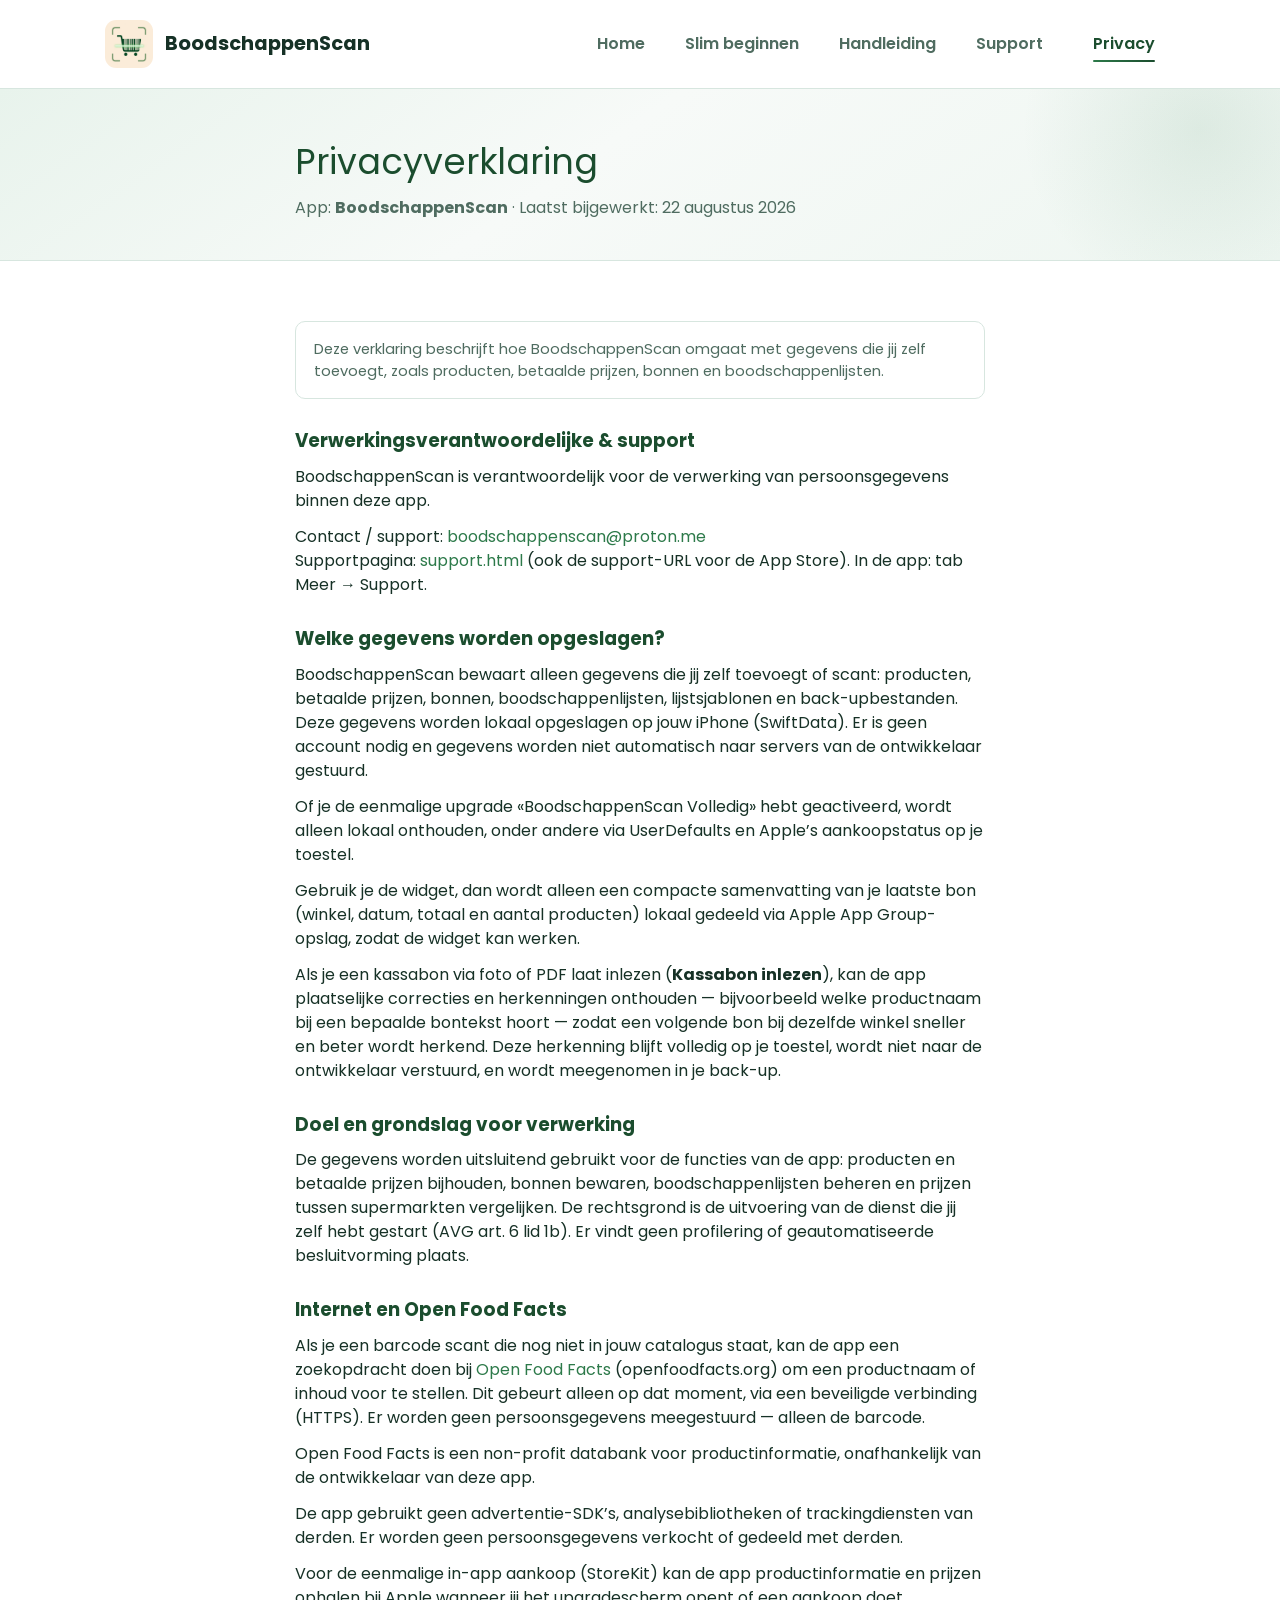
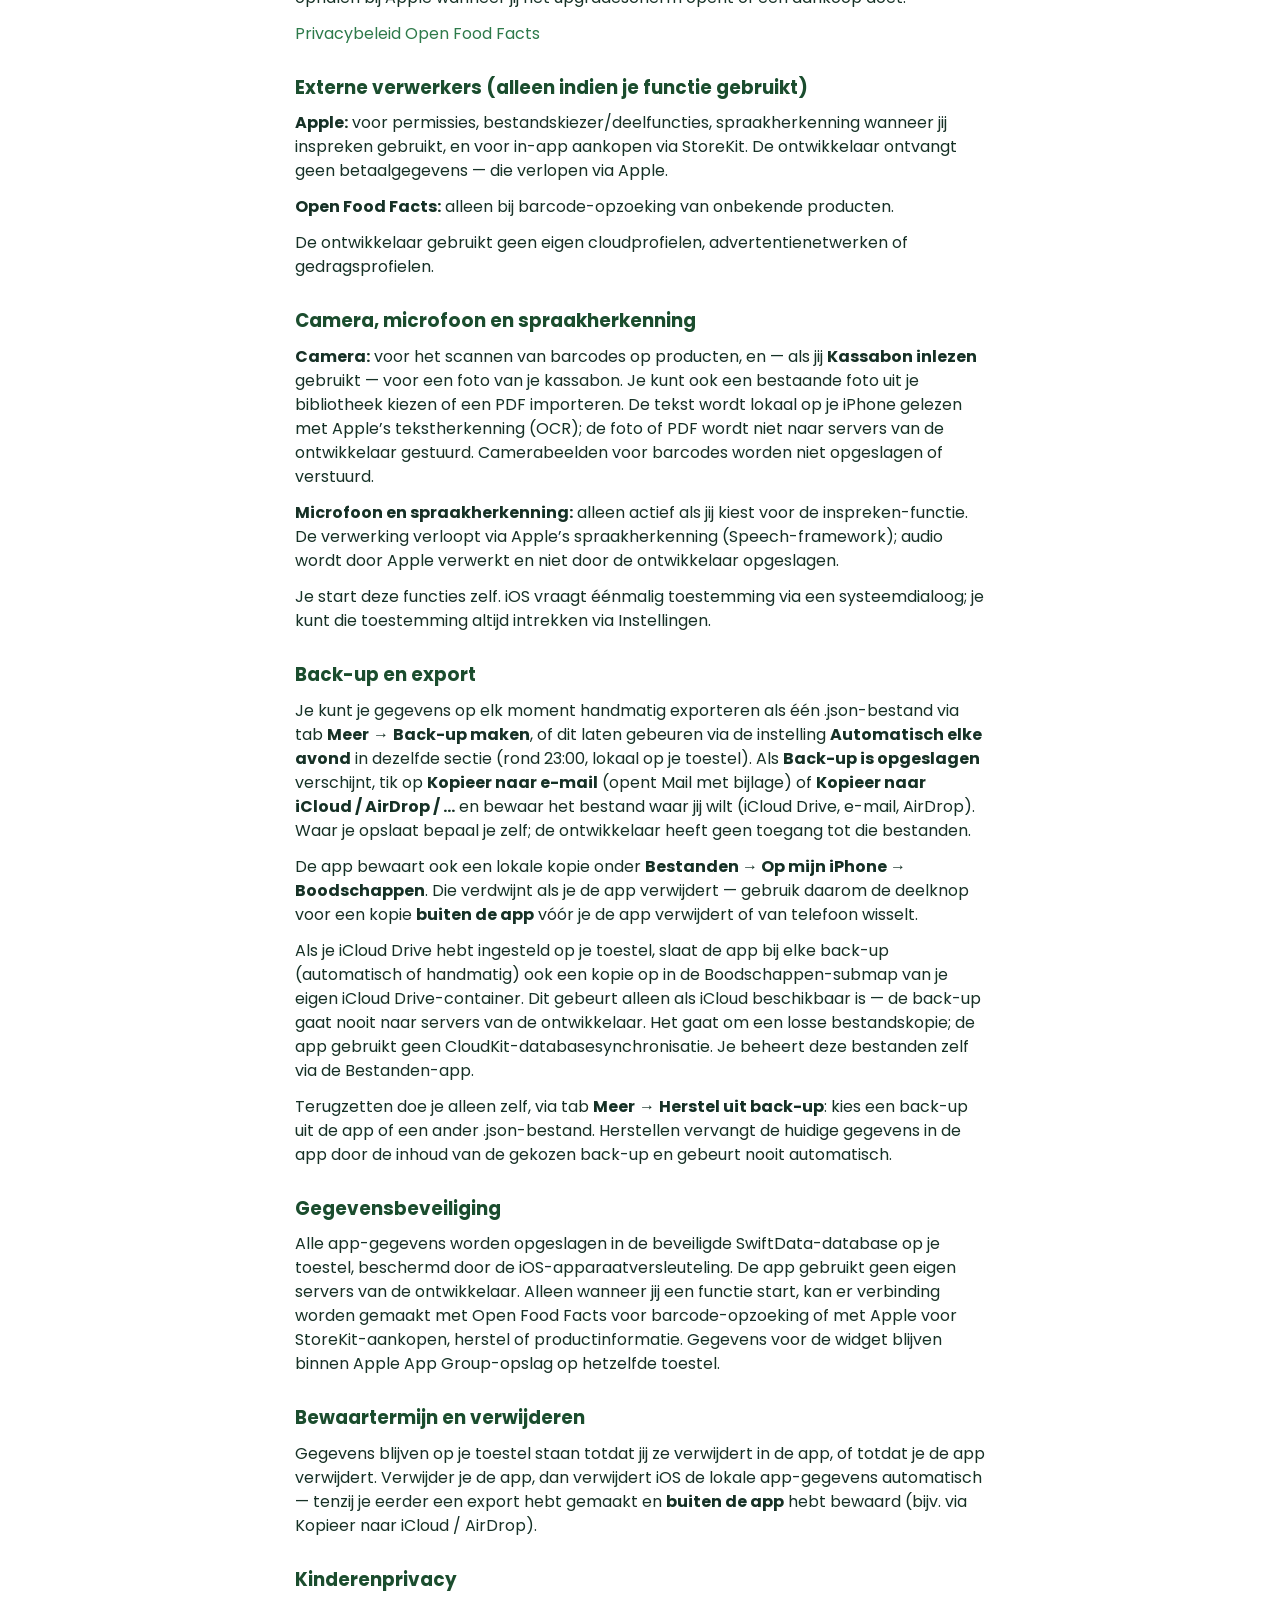
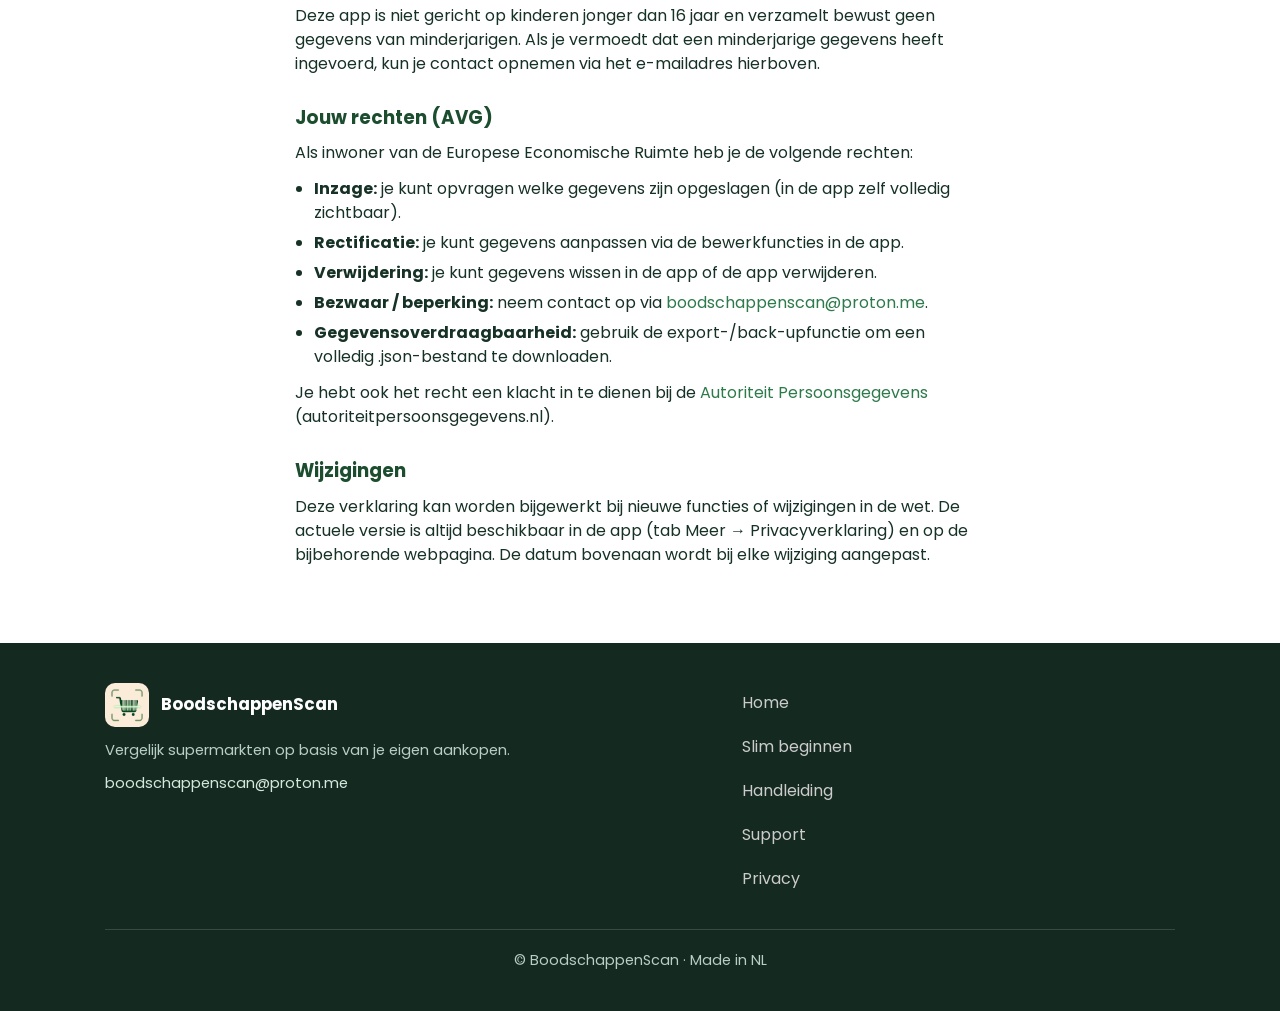
==== index.html @ bc0609f5 "Add files via upload" ====
<!DOCTYPE html>

<html lang="nl">
<head>
<meta charset="utf-8"/>
<meta content="width=device-width, initial-scale=1" name="viewport"/>
<title>Privacyverklaring – BoodschappenScan</title>
<meta content="Privacyverklaring BoodschappenScan — lokale opslag op je iPhone, back-up, Open Food Facts en AVG-rechten." name="description"/>
<meta content="index,follow" name="robots"/>
<link crossorigin="anonymous" href="https://cdnjs.cloudflare.com/ajax/libs/font-awesome/6.5.1/css/all.min.css" referrerpolicy="no-referrer" rel="stylesheet"/>
<link href="css/style.css?v=6" rel="stylesheet"/>
<link href="assets/app-icon.png" rel="icon" type="image/png"/>
<link href="https://fonts.googleapis.com" rel="preconnect"/>
<link crossorigin="" href="https://fonts.gstatic.com" rel="preconnect"/>
<link href="https://fonts.googleapis.com/css2?family=Poppins:wght@300;400;600;700&amp;display=swap" rel="stylesheet"/>
</head>
<body>
<nav class="navbar">
<div class="container">
<div class="logo">
<a href="home.html">
<img alt="BoodschappenScan" src="assets/app-icon.png"/>
          BoodschappenScan
        </a>
</div>
<div class="main-menu">
<ul>
<li><a href="home.html">Home</a></li>
<li><a href="slimbeginnen.html">Slim beginnen</a></li>
<li><a href="handleiding.html">Handleiding</a></li>
<li><a href="support.html">Support</a></li>
<li><a class="active" href="index.html">Privacy</a></li>
</ul>
</div>
<button aria-controls="site-mobile-menu" aria-expanded="false" aria-label="Menu openen" class="hamburger-button" type="button">
<div class="hamburger-line"></div>
<div class="hamburger-line"></div>
<div class="hamburger-line"></div>
</button>
</div>
</nav>
<button aria-label="Menu sluiten" class="mobile-menu-backdrop" hidden="" type="button"></button>
<div class="mobile-menu" id="site-mobile-menu">
<ul>
<li><a href="home.html">Home</a></li>
<li><a href="slimbeginnen.html">Slim beginnen</a></li>
<li><a href="handleiding.html">Handleiding</a></li>
<li><a href="support.html">Support</a></li>
<li><a class="active" href="index.html">Privacy</a></li>
</ul>
</div>
<section class="page-hero">
<div class="container-md">
<h1 class="text-xl" style="margin:0;">Privacyverklaring</h1>
<p class="meta">App: <strong>BoodschappenScan</strong> · Laatst bijgewerkt: 22 augustus 2026</p>
</div>
</section>
<div class="content-page">
<div class="container-md">
<div class="box">Deze verklaring beschrijft hoe BoodschappenScan omgaat met gegevens die jij zelf toevoegt, zoals producten, betaalde prijzen, bonnen en boodschappenlijsten.</div>
<h2 id="contact">Verwerkingsverantwoordelijke &amp; support</h2>
<p>BoodschappenScan is verantwoordelijk voor de verwerking van persoonsgegevens binnen deze app.</p>
<p>Contact / support: <a href="mailto:boodschappenscan@proton.me">boodschappenscan@proton.me</a><br/>
      Supportpagina: <a href="support.html">support.html</a> (ook de support-URL voor de App Store). In de app: tab Meer → Support.</p>
<h2>Welke gegevens worden opgeslagen?</h2>
<p>BoodschappenScan bewaart alleen gegevens die jij zelf toevoegt of scant: producten, betaalde prijzen, bonnen, boodschappenlijsten, lijstsjablonen en back-upbestanden. Deze gegevens worden lokaal opgeslagen op jouw iPhone (SwiftData). Er is geen account nodig en gegevens worden niet automatisch naar servers van de ontwikkelaar gestuurd.</p>
<p>Of je de eenmalige upgrade «BoodschappenScan Volledig» hebt geactiveerd, wordt alleen lokaal onthouden, onder andere via UserDefaults en Apple’s aankoopstatus op je toestel.</p>
<p>Gebruik je de widget, dan wordt alleen een compacte samenvatting van je laatste bon (winkel, datum, totaal en aantal producten) lokaal gedeeld via Apple App Group-opslag, zodat de widget kan werken.</p>
<p>Als je een kassabon via foto of PDF laat inlezen (<strong>Kassabon inlezen</strong>), kan de app plaatselijke correcties en herkenningen onthouden — bijvoorbeeld welke productnaam bij een bepaalde bontekst hoort — zodat een volgende bon bij dezelfde winkel sneller en beter wordt herkend. Deze herkenning blijft volledig op je toestel, wordt niet naar de ontwikkelaar verstuurd, en wordt meegenomen in je back-up.</p>
<h2>Doel en grondslag voor verwerking</h2>
<p>De gegevens worden uitsluitend gebruikt voor de functies van de app: producten en betaalde prijzen bijhouden, bonnen bewaren, boodschappenlijsten beheren en prijzen tussen supermarkten vergelijken. De rechtsgrond is de uitvoering van de dienst die jij zelf hebt gestart (AVG art. 6 lid 1b). Er vindt geen profilering of geautomatiseerde besluitvorming plaats.</p>
<h2>Internet en Open Food Facts</h2>
<p>Als je een barcode scant die nog niet in jouw catalogus staat, kan de app een zoekopdracht doen bij <a href="https://openfoodfacts.org" rel="noopener noreferrer">Open Food Facts</a> (openfoodfacts.org) om een productnaam of inhoud voor te stellen. Dit gebeurt alleen op dat moment, via een beveiligde verbinding (HTTPS). Er worden geen persoonsgegevens meegestuurd — alleen de barcode.</p>
<p>Open Food Facts is een non-profit databank voor productinformatie, onafhankelijk van de ontwikkelaar van deze app.</p>
<p>De app gebruikt geen advertentie-SDK’s, analysebibliotheken of trackingdiensten van derden. Er worden geen persoonsgegevens verkocht of gedeeld met derden.</p>
<p>Voor de eenmalige in-app aankoop (StoreKit) kan de app productinformatie en prijzen ophalen bij Apple wanneer jij het upgradescherm opent of een aankoop doet.</p>
<p><a href="https://world.openfoodfacts.org/privacy" rel="noopener noreferrer">Privacybeleid Open Food Facts</a></p>
<h2>Externe verwerkers (alleen indien je functie gebruikt)</h2>
<p><strong>Apple:</strong> voor permissies, bestandskiezer/deelfuncties, spraakherkenning wanneer jij inspreken gebruikt, en voor in-app aankopen via StoreKit. De ontwikkelaar ontvangt geen betaalgegevens — die verlopen via Apple.</p>
<p><strong>Open Food Facts:</strong> alleen bij barcode-opzoeking van onbekende producten.</p>
<p>De ontwikkelaar gebruikt geen eigen cloudprofielen, advertentienetwerken of gedragsprofielen.</p>
<h2>Camera, microfoon en spraakherkenning</h2>
<p><strong>Camera:</strong> voor het scannen van barcodes op producten, en — als jij <strong>Kassabon inlezen</strong> gebruikt — voor een foto van je kassabon. Je kunt ook een bestaande foto uit je bibliotheek kiezen of een PDF importeren. De tekst wordt lokaal op je iPhone gelezen met Apple’s tekstherkenning (OCR); de foto of PDF wordt niet naar servers van de ontwikkelaar gestuurd. Camerabeelden voor barcodes worden niet opgeslagen of verstuurd.</p>
<p><strong>Microfoon en spraakherkenning:</strong> alleen actief als jij kiest voor de inspreken-functie. De verwerking verloopt via Apple’s spraakherkenning (Speech-framework); audio wordt door Apple verwerkt en niet door de ontwikkelaar opgeslagen.</p>
<p>Je start deze functies zelf. iOS vraagt éénmalig toestemming via een systeemdialoog; je kunt die toestemming altijd intrekken via Instellingen.</p>
<h2>Back-up en export</h2>
<p>Je kunt je gegevens op elk moment handmatig exporteren als één .json-bestand via tab <strong>Meer</strong> → <strong>Back-up maken</strong>, of dit laten gebeuren via de instelling <strong>Automatisch elke avond</strong> in dezelfde sectie (rond 23:00, lokaal op je toestel). Als <strong>Back-up is opgeslagen</strong> verschijnt, tik op <strong>Kopieer naar e-mail</strong> (opent Mail met bijlage) of <strong>Kopieer naar iCloud / AirDrop / …</strong> en bewaar het bestand waar jij wilt (iCloud Drive, e-mail, AirDrop). Waar je opslaat bepaal je zelf; de ontwikkelaar heeft geen toegang tot die bestanden.</p>
<p>De app bewaart ook een lokale kopie onder <strong>Bestanden → Op mijn iPhone → Boodschappen</strong>. Die verdwijnt als je de app verwijdert — gebruik daarom de deelknop voor een kopie <strong>buiten de app</strong> vóór je de app verwijdert of van telefoon wisselt.</p>
<p>Als je iCloud Drive hebt ingesteld op je toestel, slaat de app bij elke back-up (automatisch of handmatig) ook een kopie op in de Boodschappen-submap van je eigen iCloud Drive-container. Dit gebeurt alleen als iCloud beschikbaar is — de back-up gaat nooit naar servers van de ontwikkelaar. Het gaat om een losse bestandskopie; de app gebruikt geen CloudKit-databasesynchronisatie. Je beheert deze bestanden zelf via de Bestanden-app.</p>
<p>Terugzetten doe je alleen zelf, via tab <strong>Meer</strong> → <strong>Herstel uit back-up</strong>: kies een back-up uit de app of een ander .json-bestand. Herstellen vervangt de huidige gegevens in de app door de inhoud van de gekozen back-up en gebeurt nooit automatisch.</p>
<h2>Gegevensbeveiliging</h2>
<p>Alle app-gegevens worden opgeslagen in de beveiligde SwiftData-database op je toestel, beschermd door de iOS-apparaatversleuteling. De app gebruikt geen eigen servers van de ontwikkelaar. Alleen wanneer jij een functie start, kan er verbinding worden gemaakt met Open Food Facts voor barcode-opzoeking of met Apple voor StoreKit-aankopen, herstel of productinformatie. Gegevens voor de widget blijven binnen Apple App Group-opslag op hetzelfde toestel.</p>
<h2>Bewaartermijn en verwijderen</h2>
<p>Gegevens blijven op je toestel staan totdat jij ze verwijdert in de app, of totdat je de app verwijdert. Verwijder je de app, dan verwijdert iOS de lokale app-gegevens automatisch — tenzij je eerder een export hebt gemaakt en <strong>buiten de app</strong> hebt bewaard (bijv. via Kopieer naar iCloud / AirDrop).</p>
<h2>Kinderenprivacy</h2>
<p>Deze app is niet gericht op kinderen jonger dan 16 jaar en verzamelt bewust geen gegevens van minderjarigen. Als je vermoedt dat een minderjarige gegevens heeft ingevoerd, kun je contact opnemen via het e-mailadres hierboven.</p>
<h2>Jouw rechten (AVG)</h2>
<p>Als inwoner van de Europese Economische Ruimte heb je de volgende rechten:</p>
<ul>
<li><strong>Inzage:</strong> je kunt opvragen welke gegevens zijn opgeslagen (in de app zelf volledig zichtbaar).</li>
<li><strong>Rectificatie:</strong> je kunt gegevens aanpassen via de bewerkfuncties in de app.</li>
<li><strong>Verwijdering:</strong> je kunt gegevens wissen in de app of de app verwijderen.</li>
<li><strong>Bezwaar / beperking:</strong> neem contact op via <a href="mailto:boodschappenscan@proton.me">boodschappenscan@proton.me</a>.</li>
<li><strong>Gegevensoverdraagbaarheid:</strong> gebruik de export-/back-upfunctie om een volledig .json-bestand te downloaden.</li>
</ul>
<p>Je hebt ook het recht een klacht in te dienen bij de <a href="https://autoriteitpersoonsgegevens.nl" rel="noopener noreferrer">Autoriteit Persoonsgegevens</a> (autoriteitpersoonsgegevens.nl).</p>
<h2>Wijzigingen</h2>
<p>Deze verklaring kan worden bijgewerkt bij nieuwe functies of wijzigingen in de wet. De actuele versie is altijd beschikbaar in de app (tab Meer → Privacyverklaring) en op de bijbehorende webpagina. De datum bovenaan wordt bij elke wijziging aangepast.</p>
</div>
</div>
<footer class="footer bg-black">
<div class="container">
<div class="footer-simple">
<div class="footer-brand">
<a href="home.html">
<img alt="" height="44" src="assets/app-icon.png" width="44"/>
<strong>BoodschappenScan</strong>
</a>
<p>Vergelijk supermarkten op basis van je eigen aankopen.</p>
<a href="mailto:boodschappenscan@proton.me">boodschappenscan@proton.me</a>
</div>
<div class="footer-links">
<ul>
<li><a href="home.html">Home</a></li>
<li><a href="slimbeginnen.html">Slim beginnen</a></li>
<li><a href="handleiding.html">Handleiding</a></li>
<li><a href="support.html">Support</a></li>
<li><a href="index.html">Privacy</a></li>
</ul>
</div>
</div>
<div class="footer-bottom">
        © BoodschappenScan · Made in NL
      </div>
</div>
</footer>
<script src="js/main.js?v=4"></script>
</body>
</html>
---- css/style.css ----
* {
  margin: 0;
  padding: 0;
  box-sizing: border-box;
}

:root {
  --primary-color: #1b4d2e;
  --primary-light: #2d7a4a;
  --light-color: #f4f7f5;
  --dark-color: #163126;
  --green-dark: #142920;
  --green-mid: #1b4d2e;
  --muted-color: #4f6c60;
  --line-color: #d7e6df;
}

body {
  font-family: 'Poppins', sans-serif;
  font-size: 16px;
  line-height: 1.5;
  background-color: #fff;
  color: var(--dark-color);
}

a {
  text-decoration: none;
  color: var(--primary-light);
}

ul {
  list-style: none;
}

img {
  max-width: 100%;
  height: auto;
}

/* iPhone-screenshots (1024×2226) — hoogte volgt altijd uit bestand */
.app-screenshot {
  display: block;
  width: 100%;
  height: auto;
  vertical-align: top;
}

/* Strakke telefoon-export met transparante hoeken — geen extra zwarte rand */
.device-shot {
  line-height: 0;
  width: 280px;
  max-width: 100%;
  filter: drop-shadow(0 14px 28px rgba(22, 49, 38, 0.16));
  isolation: isolate;
}

.device-shot .app-screenshot {
  border-radius: 0;
  width: 100%;
  height: auto;
  display: block;
  /* Voorkom grijs halo-fringe bij schalen in Safari/Chrome */
  -webkit-backface-visibility: hidden;
  backface-visibility: hidden;
}

.device-shot.is-zoomable,
.phone-frame.is-zoomable {
  cursor: zoom-in;
  touch-action: manipulation;
  -webkit-tap-highlight-color: rgba(27, 77, 46, 0.15);
}

.device-shot.is-zoomable .app-screenshot,
.phone-frame.is-zoomable .app-screenshot {
  cursor: zoom-in;
  pointer-events: none;
  -webkit-user-drag: none;
  user-select: none;
}

/* Rechte screenshots zonder telefoonvorm — optionele donkere rand */
.phone-frame {
  background: #111;
  border-radius: 28px;
  padding: 8px;
  box-shadow: 0 16px 40px rgba(22, 49, 38, 0.18);
  line-height: 0;
  width: 280px;
  max-width: 100%;
}

.phone-frame .app-screenshot {
  border-radius: 22px;
}

/* Navbar */

.navbar {
  background-color: rgba(255, 255, 255, 0.92);
  backdrop-filter: blur(12px);
  -webkit-backdrop-filter: blur(12px);
  padding: 20px;
  position: sticky;
  top: 0;
  z-index: 200;
  overflow: visible;
  border-bottom: 1px solid var(--line-color);
  transition:
    box-shadow 0.35s ease,
    padding 0.35s ease,
    background-color 0.35s ease,
    border-color 0.35s ease;
}

.navbar.is-scrolled {
  padding: 14px 20px;
  border-bottom-color: transparent;
  box-shadow: 0 8px 28px rgba(22, 49, 38, 0.08);
  background-color: rgba(255, 255, 255, 0.97);
}

.navbar .container {
  display: flex;
  justify-content: space-between;
  align-items: center;
}

.navbar .logo a {
  display: flex;
  align-items: center;
  gap: 12px;
  color: var(--dark-color);
  font-weight: 700;
  font-size: 1.22rem;
}

.navbar .logo img {
  width: 48px;
  height: 48px;
  border-radius: 11px;
}

.navbar .main-menu ul {
  display: flex;
  align-items: center;
}

.navbar .main-menu ul li a {
  padding: 10px 20px;
  display: block;
  font-weight: 600;
  transition: color 0.25s ease;
  color: var(--muted-color);
  position: relative;
}

.navbar .main-menu ul li a::after {
  content: '';
  position: absolute;
  left: 20px;
  right: 20px;
  bottom: 4px;
  height: 2px;
  border-radius: 2px;
  background: linear-gradient(90deg, var(--primary-light), var(--primary-color));
  transform: scaleX(0);
  transform-origin: left center;
  transition: transform 0.3s ease;
}

.navbar .main-menu ul li a:hover::after,
.navbar .main-menu ul li a.active::after {
  transform: scaleX(1);
}

.navbar .main-menu ul li a:hover {
  color: var(--primary-color);
}

.navbar .main-menu ul li a.active:not(.btn) {
  color: var(--primary-color);
}

.navbar .main-menu ul li a.btn.active {
  box-shadow: inset 0 0 0 2px rgba(255, 255, 255, 0.5);
}

.navbar .main-menu ul li:last-child a {
  margin-left: 10px;
}

.navbar .main-menu ul li a i {
  margin-right: 5px;
}

/* Hero */

.hero {
  margin-bottom: 50px;
}

.hero .container {
  background: linear-gradient(145deg, #e8f3ec 0%, #f7faf8 45%, #eef6f1 100%);
  border-radius: 16px;
  display: flex;
  align-items: center;
  justify-content: space-between;
  gap: 32px;
  padding: 40px 30px 32px;
  position: relative;
  overflow: hidden;
  isolation: isolate;
}

.hero .container::before,
.hero .container::after {
  content: '';
  position: absolute;
  border-radius: 50%;
  pointer-events: none;
  z-index: 0;
}

.hero .container::before {
  width: min(420px, 70vw);
  height: min(420px, 70vw);
  top: -120px;
  right: -80px;
  background: radial-gradient(circle, rgba(45, 122, 74, 0.14) 0%, transparent 68%);
}

.hero .container::after {
  width: min(280px, 50vw);
  height: min(280px, 50vw);
  bottom: -100px;
  left: -60px;
  background: radial-gradient(circle, rgba(27, 77, 46, 0.1) 0%, transparent 70%);
}

.hero .hero-content,
.hero .hero-visual {
  position: relative;
  z-index: 1;
}

.hero .hero-content {
  flex: 1 1 55%;
  max-width: 55%;
  min-width: 0;
}

.hero-visual {
  flex: 0 0 auto;
  max-width: 32%;
}

.hero-visual .device-shot {
  width: 280px;
}

.hero .hero-text {
  width: 95%;
  margin-bottom: 20px;
  color: var(--muted-color);
}

.hero-heading .hero-subline {
  display: block;
  margin-top: 12px;
  font-size: 0.58em;
  font-weight: 600;
  line-height: 1.35;
  color: var(--primary-light);
}

.section-lead {
  margin-top: -10px;
  color: var(--muted-color);
}

.section-heading {
  margin-bottom: 8px;
  margin-top: 0;
}

.section-subline {
  display: block;
  margin-top: 10px;
  font-size: 0.72em;
  font-weight: 500;
  line-height: 1.4;
  opacity: 0.92;
}

.hero .hero-buttons {
  display: flex;
  flex-wrap: wrap;
  gap: 12px;
  margin-bottom: 24px;
}

.hero-trust {
  display: flex;
  flex-wrap: wrap;
  gap: 10px 22px;
  font-size: 0.88rem;
  color: var(--muted-color);
}

.hero-trust span {
  display: inline-flex;
  align-items: center;
  gap: 10px;
}

.hero-trust span::before {
  content: '\2713';
  color: var(--primary-light);
  font-weight: 700;
  flex-shrink: 0;
}

/* App Store badge */

.app-store-block {
  margin-bottom: 20px;
}

.app-store-badge {
  display: inline-flex;
  align-items: center;
  gap: 12px;
  padding: 11px 18px 11px 14px;
  border-radius: 10px;
  max-width: 100%;
}

.app-store-badge--live {
  background: #000;
  color: #fff;
}

.app-store-badge-icon {
  font-size: 1.75rem;
  line-height: 1;
}

.app-store-badge-text {
  display: flex;
  flex-direction: column;
  line-height: 1.2;
}

.app-store-badge-text small {
  font-size: 0.68rem;
  font-weight: 500;
  opacity: 0.88;
}

.app-store-badge-text strong {
  font-size: 1.05rem;
  font-weight: 600;
}

/* 3 stappen */

.steps {
  padding: 56px 0;
  background-color: var(--green-dark);
  color: #fff;
}

.steps-title {
  color: #fff;
  margin-top: 0;
}

.steps-lead {
  max-width: 540px;
  margin: 0 auto 36px;
  color: #d4e8dc;
  font-size: 1.05rem;
  line-height: 1.55;
}

.steps-layout {
  display: grid;
  grid-template-columns: 1fr auto;
  gap: 40px;
  align-items: center;
}

.steps-list {
  list-style: none;
  display: flex;
  flex-direction: column;
  gap: 28px;
}

.step-item {
  display: flex;
  gap: 18px;
  align-items: flex-start;
}

.step-num {
  flex-shrink: 0;
  width: 40px;
  height: 40px;
  border-radius: 50%;
  background: rgba(255, 255, 255, 0.15);
  color: #fff;
  font-weight: 700;
  font-size: 1.1rem;
  display: flex;
  align-items: center;
  justify-content: center;
}

.step-item h3 {
  margin: 0 0 6px;
  font-size: 1.1rem;
  color: #fff;
}

.step-item p {
  margin: 0;
  color: #d4e8dc;
  font-size: 0.95rem;
  line-height: 1.5;
}

.steps-visual .device-shot {
  width: 260px;
}

.steps-cta {
  margin-top: 36px;
  display: flex;
  flex-wrap: wrap;
  gap: 12px;
  justify-content: center;
}

.steps .btn-primary {
  background-color: #fff;
  color: var(--green-dark);
}

.steps .btn-primary:hover {
  background-color: #e8f3ec;
  opacity: 1;
}

/* CTA band */

.cta-band {
  padding: 48px 0;
  text-align: center;
}

.cta-title {
  color: #fff;
  margin-top: 0;
}

.cta-lead {
  color: #d4e8dc;
  max-width: 480px;
  margin: 0 auto 24px;
  font-size: 1.05rem;
}

.cta-buttons {
  display: flex;
  flex-wrap: wrap;
  gap: 12px;
  justify-content: center;
}

.cta-band .app-store-block {
  display: flex;
  justify-content: center;
  margin: 0 auto 20px;
}

.btn-light {
  background-color: rgba(255, 255, 255, 0.12);
  color: #fff;
  border: 1px solid rgba(255, 255, 255, 0.25);
}

.btn-light:hover {
  background-color: rgba(255, 255, 255, 0.2);
  opacity: 1;
}

.cta-band .btn-primary {
  background-color: #fff;
  color: var(--green-mid);
}

.cta-band .btn-primary:hover {
  background-color: #e8f3ec;
  opacity: 1;
}

/* Features grid (screenshots) */

.features {
  padding: 40px 0;
}

.features-grid {
  display: grid;
  grid-template-columns: repeat(6, 1fr);
  gap: 24px;
  margin-top: 20px;
  align-items: stretch;
}

.features-grid .card {
  grid-column: span 2;
}

.features-grid .card {
  display: flex;
  flex-direction: column;
  height: 100%;
}

.features-grid .screenshot-wrap {
  display: flex;
  justify-content: center;
  margin-bottom: 14px;
}

.features-grid .card h4 {
  margin-bottom: 8px;
  color: var(--primary-color);
}

.features-grid .card p {
  font-size: 0.92rem;
  color: var(--muted-color);
  min-height: 3.1em;
}

.features-grid .card p strong {
  color: var(--primary-color);
  font-weight: 600;
}

.screenshot-wrap {
  display: flex;
  justify-content: center;
}

.features-grid .screenshot-wrap .phone-frame {
  width: 260px;
}

.features-grid .screenshot-wrap .device-shot {
  width: 260px;
}

/* Pricing */

.pricing {
  padding: 40px 0;
}

.pricing .pricing-grid {
  display: grid;
  grid-template-columns: repeat(2, 1fr);
  gap: 30px;
  margin-top: 50px;
}

.pricing .pricing-card-subheading {
  margin-bottom: 30px;
  color: var(--muted-color);
}

.pricing .pricing-card-price {
  margin-bottom: 30px;
  padding: 20px 0;
  border-bottom: 1px solid #ccc;
}

.pricing ul {
  margin: 30px 0;
}

.pricing ul li {
  display: flex;
  align-items: flex-start;
  gap: 10px;
  margin-bottom: 20px;
}

.pricing ul li i {
  margin-right: 0;
  flex-shrink: 0;
  margin-top: 0.15em;
  color: var(--primary-light);
}

.pricing .pricing-footer {
  margin: 30px 0;
  color: var(--muted-color);
}

.pricing .card.bg-black {
  background-color: var(--green-dark);
  color: #fff;
}

.pricing .card.bg-black ul li,
.pricing .card.bg-black p {
  color: #e8f0eb;
}

.pricing .card.bg-black .pricing-card-price {
  border-bottom-color: rgba(255, 255, 255, 0.2);
}

/* FAQ */

.faq {
  padding: 40px 0;
}

.faq .faq-group {
  border-bottom: 1px solid #ccc;
  padding-bottom: 20px;
}

.faq .faq-group .faq-group-header {
  padding: 20px 0;
  margin-bottom: 15px;
  position: relative;
  cursor: pointer;
}

.faq .faq-group .faq-group-header h4 {
  font-weight: 600;
  width: 95%;
}

.faq .faq-group .faq-group-header i {
  position: absolute;
  right: 0;
  top: 35px;
  font-size: 1.3rem;
  cursor: pointer;
}

.faq .faq-group .faq-group-body {
  display: grid;
  grid-template-rows: 0fr;
  color: var(--muted-color);
  transition: grid-template-rows 0.42s cubic-bezier(0.4, 0, 0.2, 1);
}

.faq .faq-group .faq-group-body > p {
  overflow: hidden;
  margin: 0;
}

.faq .faq-group .faq-group-body.open {
  grid-template-rows: 1fr;
}

/* Footer */

.footer {
  padding: 40px 0;
}

.footer h4 {
  margin-bottom: 10px;
}

.footer ul li {
  line-height: 2.5;
}

.footer a {
  color: #ccc;
}

.footer a:hover {
  color: #fff;
}

.footer i {
  font-size: 1.5rem;
  margin-right: 10px;
}

.footer-grid {
  display: grid;
  grid-template-columns: 2fr 1fr 1fr 1fr;
  gap: 30px;
  justify-content: center;
  align-items: start;
}

.footer-simple {
  display: grid;
  grid-template-columns: 1.4fr 1fr;
  gap: 32px;
  align-items: start;
}

.footer-brand a {
  display: inline-flex;
  align-items: center;
  gap: 12px;
  color: #fff;
  font-size: 1.05rem;
  margin-bottom: 12px;
}

.footer-brand a img {
  border-radius: 10px;
}

.footer-brand p {
  color: #b8cfc4;
  font-size: 0.92rem;
  margin: 0 0 10px;
  max-width: 28em;
}

.footer-brand > a[href^="mailto"] {
  color: #d4e8dc;
  font-size: 0.92rem;
}

.footer-links ul {
  display: flex;
  flex-direction: column;
  gap: 4px;
}

.footer .card {
  margin: 20px 30px 30px 0;
}

.footer .card p {
  color: var(--muted-color);
}

.footer .logo-footer img {
  width: 44px;
  height: 44px;
  border-radius: 10px;
  margin-bottom: 16px;
}

/* Subpages */

.page-hero {
  background: linear-gradient(145deg, #e8f3ec 0%, #f7faf8 45%, #eef6f1 100%);
  border-bottom: 1px solid var(--line-color);
  padding: 48px 0 40px;
  position: relative;
  overflow: hidden;
}

.page-hero::before {
  content: '';
  position: absolute;
  width: 360px;
  height: 360px;
  top: -140px;
  right: -100px;
  border-radius: 50%;
  background: radial-gradient(circle, rgba(45, 122, 74, 0.1) 0%, transparent 70%);
  pointer-events: none;
}

.page-hero h1 {
  color: var(--primary-color);
}

.page-hero .meta {
  color: var(--muted-color);
  margin-top: 10px;
}

.content-page {
  padding: 40px 0 64px;
}

.content-page h2 {
  font-size: 1.15rem;
  margin: 28px 0 10px;
  color: var(--primary-color);
}

.content-page h3 {
  font-size: 1rem;
  margin: 18px 0 8px;
}

.content-page p {
  margin: 0 0 12px;
}

.content-page ul {
  list-style: disc;
  padding-left: 1.2rem;
  margin: 0 0 12px;
}

.content-page li {
  margin-bottom: 6px;
}

.content-page .box {
  background: #fff;
  border: 1px solid var(--line-color);
  border-radius: 10px;
  padding: 16px 18px;
  margin: 20px 0;
  font-size: 0.92rem;
  color: var(--muted-color);
}

.content-page .box-accent {
  border-color: #b8d4c4;
  background: #f0f7f3;
  color: var(--dark-color);
}

.content-page .history p {
  margin-bottom: 10px;
  color: var(--muted-color);
  font-size: 0.92rem;
}

/* Utility Classes */

.container {
  max-width: 1100px;
  margin: 0 auto;
  padding: 0 15px;
}

.container-sm {
  max-width: 800px;
  margin: 0 auto;
  padding: 0 15px;
}

.container-md {
  max-width: 720px;
  margin: 0 auto;
  padding: 0 15px;
}

/* Cards */

.card {
  background-color: #fff;
  color: black;
  border-radius: 10px;
  padding: 20px;
  border: 1px solid rgba(215, 230, 223, 0.65);
}

/* Buttons */

.btn {
  display: inline-block;
  padding: 13px 20px;
  background-color: var(--light-color);
  color: #333;
  font-weight: 600;
  text-decoration: none;
  border: none;
  border-radius: 10px;
  cursor: pointer;
  transition: 0.5s;
}

.btn:hover {
  opacity: 0.85;
}

/* Subtiele beweging (respecteert prefers-reduced-motion) */

@media (prefers-reduced-motion: no-preference) {
  html {
    scroll-behavior: smooth;
  }

  @keyframes blob-drift {
    0% {
      transform: translate(0, 0) scale(1);
    }
    100% {
      transform: translate(-18px, 14px) scale(1.06);
    }
  }

  @keyframes float-phone {
    0%,
    100% {
      transform: translateY(0);
    }
    50% {
      transform: translateY(-12px);
    }
  }

  @keyframes gradient-shift {
    0%,
    100% {
      background-position: 0% 50%;
    }
    50% {
      background-position: 100% 50%;
    }
  }

  @keyframes fade-up-in {
    from {
      opacity: 0;
      transform: translateY(12px);
    }
    to {
      opacity: 1;
      transform: translateY(0);
    }
  }

  .hero .container::before {
    animation: blob-drift 14s ease-in-out infinite alternate;
  }

  .hero .container::after {
    animation: blob-drift 18s ease-in-out infinite alternate-reverse;
  }

  .steps-visual .device-shot {
    animation: float-phone 6.5s ease-in-out infinite;
    animation-delay: 0.8s;
  }

  .cta-band.bg-dark {
    background: linear-gradient(
      135deg,
      var(--green-mid) 0%,
      #1f6340 45%,
      var(--green-dark) 100%
    );
    background-size: 200% 200%;
    animation: gradient-shift 14s ease infinite;
  }

  .reveal {
    opacity: 0;
    transform: translateY(18px);
    transition:
      opacity 0.65s cubic-bezier(0.22, 1, 0.36, 1),
      transform 0.65s cubic-bezier(0.22, 1, 0.36, 1);
  }

  .reveal.is-visible {
    opacity: 1;
    transform: translateY(0);
  }

  .reveal-scale {
    opacity: 0;
    transform: scale(0.96);
    transition:
      opacity 0.55s ease,
      transform 0.55s cubic-bezier(0.22, 1, 0.36, 1);
  }

  .reveal-scale.is-visible {
    opacity: 1;
    transform: scale(1);
  }

  .hero .hero-visual.reveal {
    transform: translateY(18px) scale(0.98);
  }

  .hero .hero-visual.reveal.is-visible {
    transform: translateY(0) scale(1);
  }

  .hero .hero-visual.reveal.is-visible .device-shot {
    animation: float-phone 5.5s ease-in-out infinite;
  }

  .text-center.section-heading::after {
    content: '';
    display: block;
    width: 52px;
    height: 3px;
    border-radius: 2px;
    margin: 14px auto 0;
    background: linear-gradient(90deg, var(--primary-light), var(--primary-color));
    transform: scaleX(0);
    transition: transform 0.55s cubic-bezier(0.22, 1, 0.36, 1) 0.15s;
  }

  .text-center.section-heading.reveal.is-visible::after,
  .text-center.section-heading.is-accent-visible::after {
    transform: scaleX(1);
  }

  .steps.bg-black .text-center.section-heading::after {
    background: linear-gradient(90deg, #8fd4a8, #d4e8dc);
  }

  .features-grid .card,
  .pricing-grid .card {
    transition:
      transform 0.32s cubic-bezier(0.22, 1, 0.36, 1),
      box-shadow 0.32s ease,
      border-color 0.32s ease;
  }

  .device-shot.is-zoomable,
  .phone-frame.is-zoomable {
    transition: transform 0.28s ease, filter 0.28s ease;
  }

  .btn {
    transition:
      opacity 0.25s ease,
      transform 0.25s ease,
      background-color 0.25s ease,
      box-shadow 0.25s ease;
  }

  .btn-primary {
    box-shadow: 0 4px 14px rgba(27, 77, 46, 0.22);
  }

  .btn:active {
    transform: translateY(0);
  }

  .step-num {
    transition: transform 0.3s ease, background-color 0.3s ease, box-shadow 0.3s ease;
  }

  .step-item.reveal.is-visible .step-num {
    box-shadow: 0 6px 16px rgba(45, 122, 74, 0.25);
  }

  .faq .faq-group-header i {
    transition: transform 0.3s ease, color 0.25s ease;
  }

  .content-page .box,
  .guide-intro .box {
    transition:
      transform 0.35s ease,
      box-shadow 0.35s ease;
  }

  .guide-step.reveal.is-visible .guide-step-num {
    box-shadow: 0 6px 16px rgba(27, 77, 46, 0.28);
  }

  @media (hover: hover) and (pointer: fine) {
    .features-grid .card:hover,
    .pricing-grid .card:hover {
      transform: translateY(-6px);
      box-shadow: 0 16px 36px rgba(22, 49, 38, 0.12);
      border-color: rgba(184, 212, 196, 0.9);
    }

    .device-shot.is-zoomable:hover,
    .phone-frame.is-zoomable:hover {
      transform: translateY(-4px);
      filter: drop-shadow(0 18px 34px rgba(22, 49, 38, 0.2));
    }

    .btn:hover {
      transform: translateY(-2px);
    }

    .btn-primary:hover {
      box-shadow: 0 8px 22px rgba(27, 77, 46, 0.28);
    }

    .step-item:hover .step-num {
      transform: scale(1.08);
    }

    .content-page .box:hover,
    .guide-intro .box:hover {
      box-shadow: 0 10px 28px rgba(22, 49, 38, 0.07);
    }

    .navbar .logo a:hover img {
      transform: scale(1.04) rotate(-2deg);
    }
  }

  .navbar .logo img {
    transition: transform 0.35s cubic-bezier(0.22, 1, 0.36, 1);
  }
}

@media (prefers-reduced-motion: reduce) {
  html {
    scroll-behavior: auto;
  }

  .hamburger-button .hamburger-line,
  .mobile-menu,
  .mobile-menu-backdrop {
    transition: none;
  }
}

.btn-primary {
  background-color: var(--primary-color);
  color: #fff;
}

.btn-dark {
  background-color: var(--dark-color);
  color: #fff;
}

.btn-block {
  display: block;
  width: 100%;
  text-align: center;
}

/* Text Classes */

.text-xxl {
  font-size: 3rem;
  line-height: 1.2;
  font-weight: 600;
  margin: 0 0 20px;
  color: var(--primary-color);
}

.text-xl {
  font-size: 2.2rem;
  line-height: 1.4;
  font-weight: normal;
  margin: 40px 0 20px;
}

.text-lg {
  font-size: 1.8rem;
  line-height: 1.4;
  font-weight: normal;
  margin: 20px 0 10px;
}

.text-md {
  font-size: 1.2rem;
  line-height: 1.4;
  font-weight: normal;
  margin: 30px 0 20px;
}

.text-sm {
  font-size: 0.9rem;
  line-height: 1.4;
  font-weight: normal;
  margin: 10px 0 5px;
}

.text-center {
  text-align: center;
}

/* Background */

.bg-primary {
  background-color: var(--primary-color);
  color: #fff;
}

.bg-light {
  background-color: var(--light-color);
  color: #333;
}

.bg-dark {
  background-color: var(--green-mid);
  color: #fff;
}

.bg-black {
  background-color: var(--green-dark);
  color: #fff;
}

.footer.bg-black {
  background-color: var(--green-dark);
}

.footer-bottom {
  margin-top: 30px;
  padding-top: 20px;
  border-top: 1px solid rgba(255, 255, 255, 0.15);
  text-align: center;
  font-size: 0.9rem;
  color: #b8cfc4;
}

/* Hamburger Button */

.hamburger-button {
  display: none;
  background: none;
  border: none;
  cursor: pointer;
  padding: 10px;
  z-index: 1000;
}

.hamburger-button .hamburger-line {
  width: 30px;
  height: 3px;
  background: #333;
  margin: 6px 0;
  transition:
    transform 0.22s ease,
    opacity 0.18s ease;
}

.hamburger-button.is-active .hamburger-line:nth-child(1) {
  transform: translateY(9px) rotate(45deg);
}

.hamburger-button.is-active .hamburger-line:nth-child(2) {
  opacity: 0;
}

.hamburger-button.is-active .hamburger-line:nth-child(3) {
  transform: translateY(-9px) rotate(-45deg);
}

/* Mobile Menu */

.mobile-menu-backdrop {
  position: fixed;
  inset: 0;
  z-index: 190;
  margin: 0;
  padding: 0;
  border: none;
  background: rgba(20, 41, 32, 0.45);
  opacity: 0;
  visibility: hidden;
  transition: opacity 0.24s ease, visibility 0.24s ease;
  cursor: pointer;
}

.mobile-menu-backdrop.is-visible {
  opacity: 1;
  visibility: visible;
}

body.menu-open {
  overflow: hidden;
  touch-action: none;
}

.mobile-menu {
  position: fixed;
  top: 0;
  right: -100%;
  width: min(280px, 85vw);
  max-width: 85vw;
  height: 100%;
  height: 100dvh;
  z-index: 260;
  background: #fff;
  box-shadow: -4px 0 24px rgba(0, 0, 0, 0.12);
  transition: right 0.24s ease-out;
  display: flex;
  flex-direction: column;
  overflow-y: auto;
  -webkit-overflow-scrolling: touch;
}

.mobile-menu.active {
  right: 0;
}

/* Scroll-reveal (.reveal { opacity: 0 }) mag menu-links nooit verbergen */
.mobile-menu,
.mobile-menu-backdrop,
.mobile-menu * {
  opacity: 1 !important;
  visibility: visible !important;
}

.mobile-menu ul,
.mobile-menu ul li,
.mobile-menu ul li a {
  transform: none !important;
}

.mobile-menu ul li a {
  color: var(--muted-color) !important;
}

.mobile-menu ul {
  margin: 0;
  padding-top: 96px;
  padding-bottom: 32px;
  padding-left: 24px;
  padding-right: 24px;
  /* Safari (iOS/macOS) voegt anders standaard inspringing toe aan lijsten */
  -webkit-padding-start: 24px;
  -webkit-padding-end: 24px;
  width: 100%;
  list-style: none;
  display: flex;
  flex-direction: column;
  align-items: stretch;
  gap: 0;
  text-align: left;
}

.mobile-menu ul li {
  margin: 0;
  padding: 0;
  width: 100%;
  list-style: none;
  -webkit-margin-start: 0;
  margin-inline-start: 0;
  -webkit-padding-start: 0;
  padding-inline-start: 0;
  text-align: left;
}

.mobile-menu ul li a {
  display: block;
  width: 100%;
  max-width: 100%;
  margin: 0;
  margin-inline-start: 0;
  -webkit-margin-start: 0;
  padding: 14px 0;
  padding-left: 0;
  padding-right: 0;
  -webkit-padding-start: 0;
  -webkit-padding-end: 0;
  font-size: 1.1rem;
  font-weight: 600;
  text-align: left;
  transition: color 0.2s ease;
  color: var(--muted-color);
  box-sizing: border-box;
  -webkit-box-sizing: border-box;
  align-self: stretch;
}

.mobile-menu ul li a:hover,
.mobile-menu ul li a.active {
  color: var(--primary-color);
}

.mobile-menu ul li:last-child a {
  margin-left: 0;
}

/* Screenshot lightbox (klik = 50% groter) */

.screenshot-lightbox {
  position: fixed;
  inset: 0;
  z-index: 1000;
  display: flex;
  align-items: center;
  justify-content: center;
  padding: 24px;
  background: rgba(20, 41, 32, 0.72);
  opacity: 0;
  visibility: hidden;
  transition: opacity 0.2s ease, visibility 0.2s ease;
}

.screenshot-lightbox.is-open {
  opacity: 1;
  visibility: visible;
}

.screenshot-lightbox-inner {
  position: relative;
  max-width: 90vw;
  max-height: 90vh;
  line-height: 0;
  filter: drop-shadow(0 20px 48px rgba(0, 0, 0, 0.35));
  transform: scale(0.96);
  transition: transform 0.2s ease;
}

.screenshot-lightbox.is-open .screenshot-lightbox-inner {
  transform: scale(1);
}

.screenshot-lightbox-img {
  display: block;
  width: auto;
  height: auto;
  max-width: 90vw;
  max-height: 90vh;
}

.screenshot-lightbox-close {
  position: absolute;
  top: 16px;
  right: 16px;
  z-index: 1001;
  width: 44px;
  height: 44px;
  border: none;
  border-radius: 50%;
  background: rgba(255, 255, 255, 0.15);
  color: #fff;
  font-size: 1.75rem;
  line-height: 1;
  cursor: pointer;
  transition: background 0.2s ease;
}

.screenshot-lightbox-close:hover {
  background: rgba(255, 255, 255, 0.28);
}

/* Media Queries */

@media (max-width: 960px) {
  .text-xxl {
    font-size: 2.5rem;
  }

}

@media (max-width: 670px) {
  .navbar .main-menu {
    display: none;
  }

  .navbar .hamburger-button {
    display: block;
    z-index: 270;
  }

  .hero .container {
    flex-direction: column;
    min-height: 0;
    align-items: center;
    padding-top: 30px;
    text-align: center;
  }

  .hero .hero-content {
    flex: none;
    max-width: 100%;
    width: 100%;
  }

  .hero-visual {
    order: -1;
    margin-bottom: 12px;
  }

  .hero-visual .device-shot {
    width: min(260px, 72vw);
  }

  .hero .hero-text {
    width: 100%;
  }

  .hero .hero-buttons {
    justify-content: center;
  }

  .hero-trust {
    justify-content: center;
  }

  .app-store-block {
    display: flex;
    flex-direction: column;
    align-items: center;
  }

  .steps-layout {
    grid-template-columns: 1fr;
  }

  .steps-visual {
    order: -1;
    display: flex;
    justify-content: center;
    margin-bottom: 8px;
  }

  .steps-header {
    text-align: center;
  }

  .pricing .pricing-grid,
  .features-grid,
  .footer-simple {
    grid-template-columns: 1fr;
  }

  .features-grid .card {
    grid-column: 1 / -1;
  }

  .footer-links ul {
    align-items: center;
  }

  .footer-simple {
    text-align: center;
  }

  .footer-brand a {
    justify-content: center;
  }

  .text-xl {
    font-size: 1.9rem;
  }

  .text-lg {
    font-size: 1.5rem;
  }

  .text-md {
    font-size: 1.1rem;
  }
}

@media (max-width: 500px) {
  .text-xxl {
    font-size: 2rem;
  }
}

/* App-handleiding (handleiding.html) */

.guide-intro {
  margin-bottom: 32px;
}

.guide-intro .box {
  padding: 18px 20px;
  border-radius: 10px;
  background: #fff;
  border: 1px solid var(--line-color);
  margin-bottom: 16px;
}

.guide-intro .box-accent {
  background: #e8f3ec;
  border-color: #c5dcc8;
}

.guide-warning {
  background: #fff4e6;
  border: 1px solid #f0d9a8;
  color: #5c4a1f;
}

.guide-layout {
  display: grid;
  grid-template-columns: 220px minmax(0, 1fr);
  gap: 40px;
  align-items: start;
  padding-bottom: 56px;
}

.guide-toc {
  position: sticky;
  top: 96px;
}

.guide-toc-title {
  font-size: 0.78rem;
  font-weight: 700;
  text-transform: uppercase;
  letter-spacing: 0.06em;
  color: var(--muted-color);
  margin: 0 0 12px;
}

.guide-toc nav ul {
  display: flex;
  flex-direction: column;
  gap: 2px;
}

.guide-toc nav a {
  display: block;
  padding: 8px 10px;
  border-radius: 8px;
  color: var(--dark-color);
  font-size: 0.92rem;
  font-weight: 500;
  transition: background 0.2s ease, color 0.2s ease;
}

.guide-toc nav a:hover {
  background: var(--light-color);
  color: var(--primary-color);
}

.guide-chapter {
  margin-bottom: 48px;
  padding-bottom: 48px;
  border-bottom: 1px solid var(--line-color);
  scroll-margin-top: 96px;
}

.guide-chapter-end {
  border-bottom: none;
  padding-bottom: 0;
}

.guide-chapter h2 {
  margin: 0 0 10px;
  color: var(--primary-color);
  font-size: 1.65rem;
}

.guide-chapter-lead {
  margin: 0 0 28px;
  color: var(--muted-color);
  max-width: 42em;
}

.guide-step {
  margin-bottom: 36px;
}

.guide-step:last-child {
  margin-bottom: 0;
}

.guide-step-head {
  display: flex;
  align-items: center;
  gap: 14px;
  margin-bottom: 10px;
}

.guide-step-num {
  flex-shrink: 0;
  width: 32px;
  height: 32px;
  border-radius: 50%;
  background: var(--primary-color);
  color: #fff;
  font-weight: 700;
  font-size: 0.95rem;
  display: flex;
  align-items: center;
  justify-content: center;
}

.guide-step h3 {
  margin: 0;
  font-size: 1.1rem;
  color: var(--dark-color);
}

.guide-step > p {
  margin: 0 0 16px;
  color: var(--muted-color);
  max-width: 42em;
}

.guide-figure {
  margin: 0;
  max-width: 300px;
}

.guide-step .guide-figure + .guide-figure {
  margin-top: 24px;
}

.guide-shot {
  width: 280px;
  max-width: 100%;
}

.guide-figure figcaption {
  margin-top: 10px;
  font-size: 0.85rem;
  color: var(--muted-color);
  line-height: 1.45;
}

.guide-placeholder {
  max-width: 300px;
  padding: 20px 18px;
  border: 2px dashed #c5dcc8;
  border-radius: 12px;
  background: #f7faf8;
  color: var(--muted-color);
  font-size: 0.9rem;
}

.guide-placeholder p {
  margin: 0 0 8px;
}

.guide-placeholder p:last-child {
  margin-bottom: 0;
}

.guide-placeholder code {
  display: block;
  margin-top: 8px;
  padding: 8px 10px;
  background: #fff;
  border-radius: 6px;
  font-size: 0.78rem;
  color: var(--primary-color);
  word-break: break-all;
}

.guide-compare h3 {
  margin: 0 0 10px;
  font-size: 1.05rem;
  color: var(--primary-color);
}

.guide-compare ul {
  margin: 0;
  padding-left: 1.2em;
}

.guide-compare li {
  margin-bottom: 6px;
}

@media (max-width: 900px) {
  .guide-layout {
    grid-template-columns: 1fr;
    gap: 24px;
  }

  .guide-toc {
    position: static;
    padding: 16px 18px;
    background: var(--light-color);
    border-radius: 12px;
    border: 1px solid var(--line-color);
  }

  .guide-toc nav ul {
    flex-direction: row;
    flex-wrap: wrap;
    gap: 6px;
  }

  .guide-toc nav a {
    padding: 6px 12px;
    background: #fff;
    border: 1px solid var(--line-color);
    font-size: 0.85rem;
  }

  .guide-figure,
  .guide-placeholder {
    max-width: 100%;
  }

  .guide-shot {
    width: min(280px, 100%);
  }
}
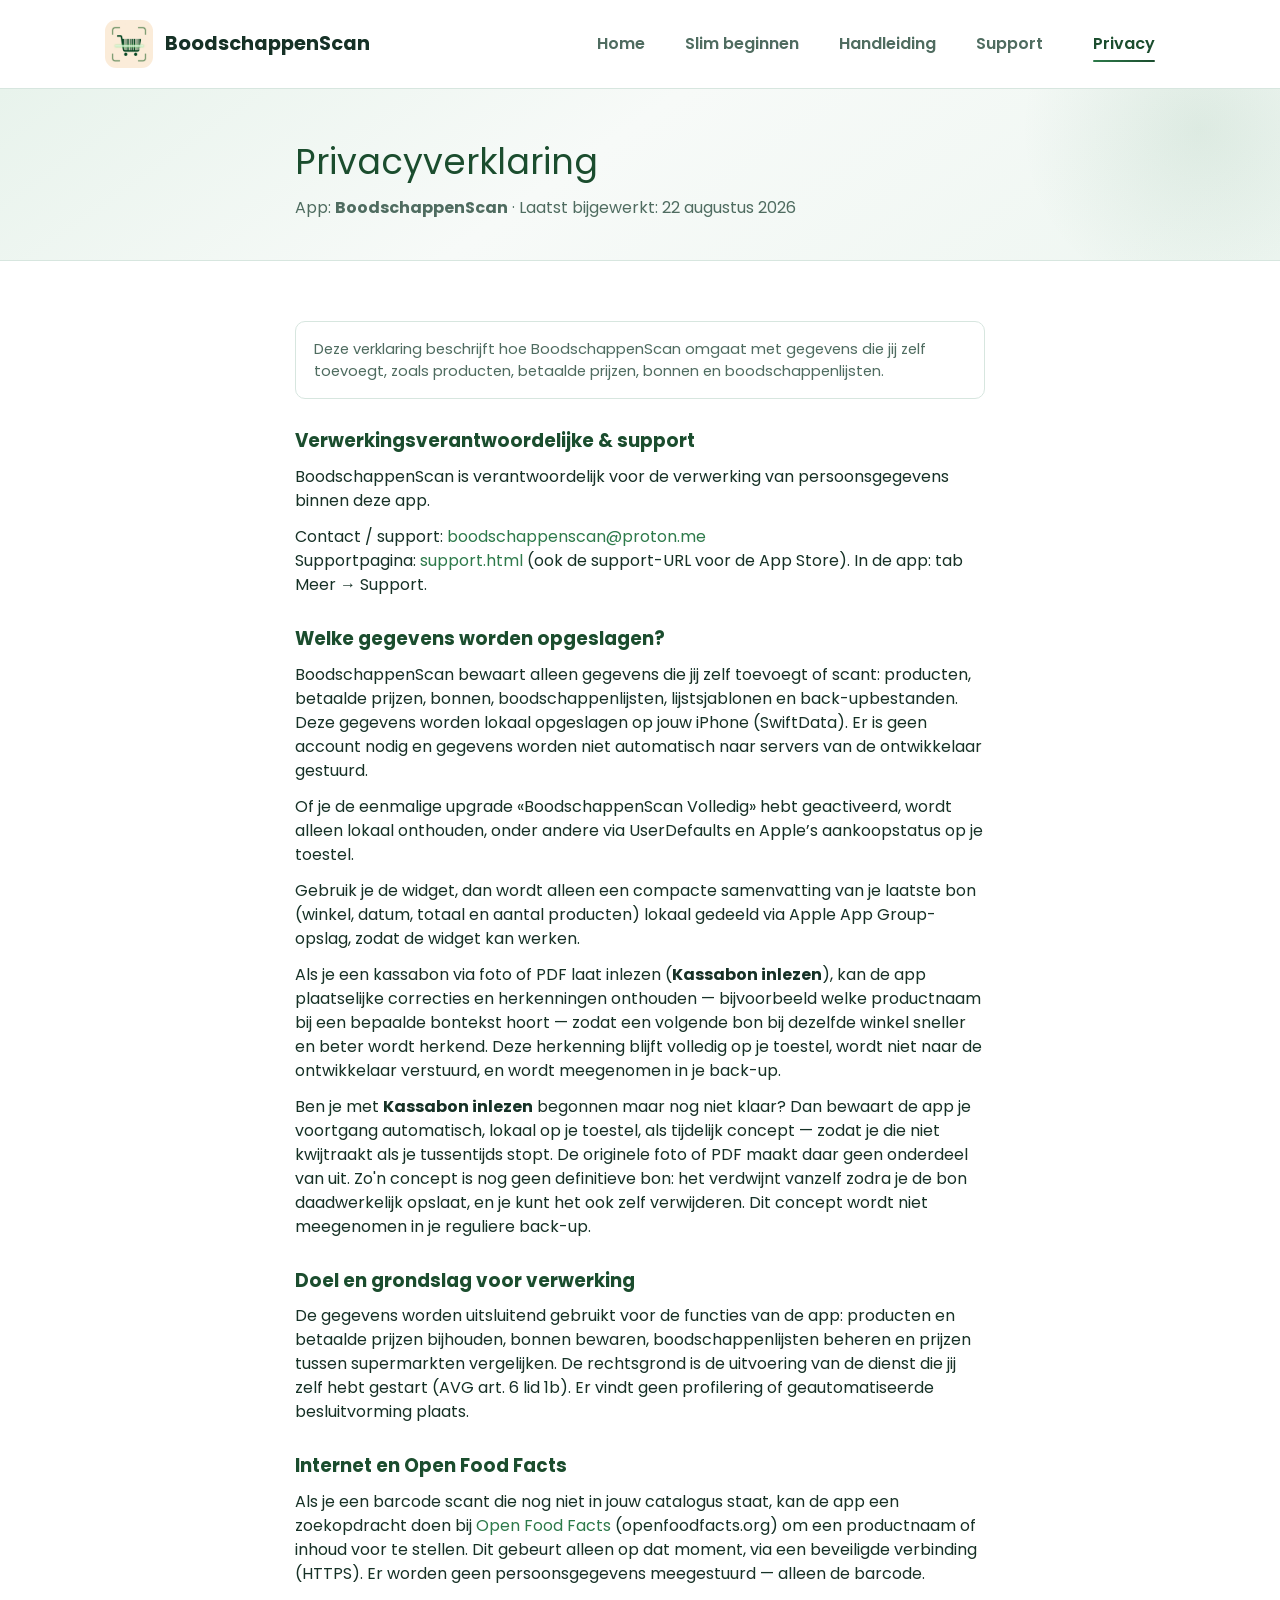
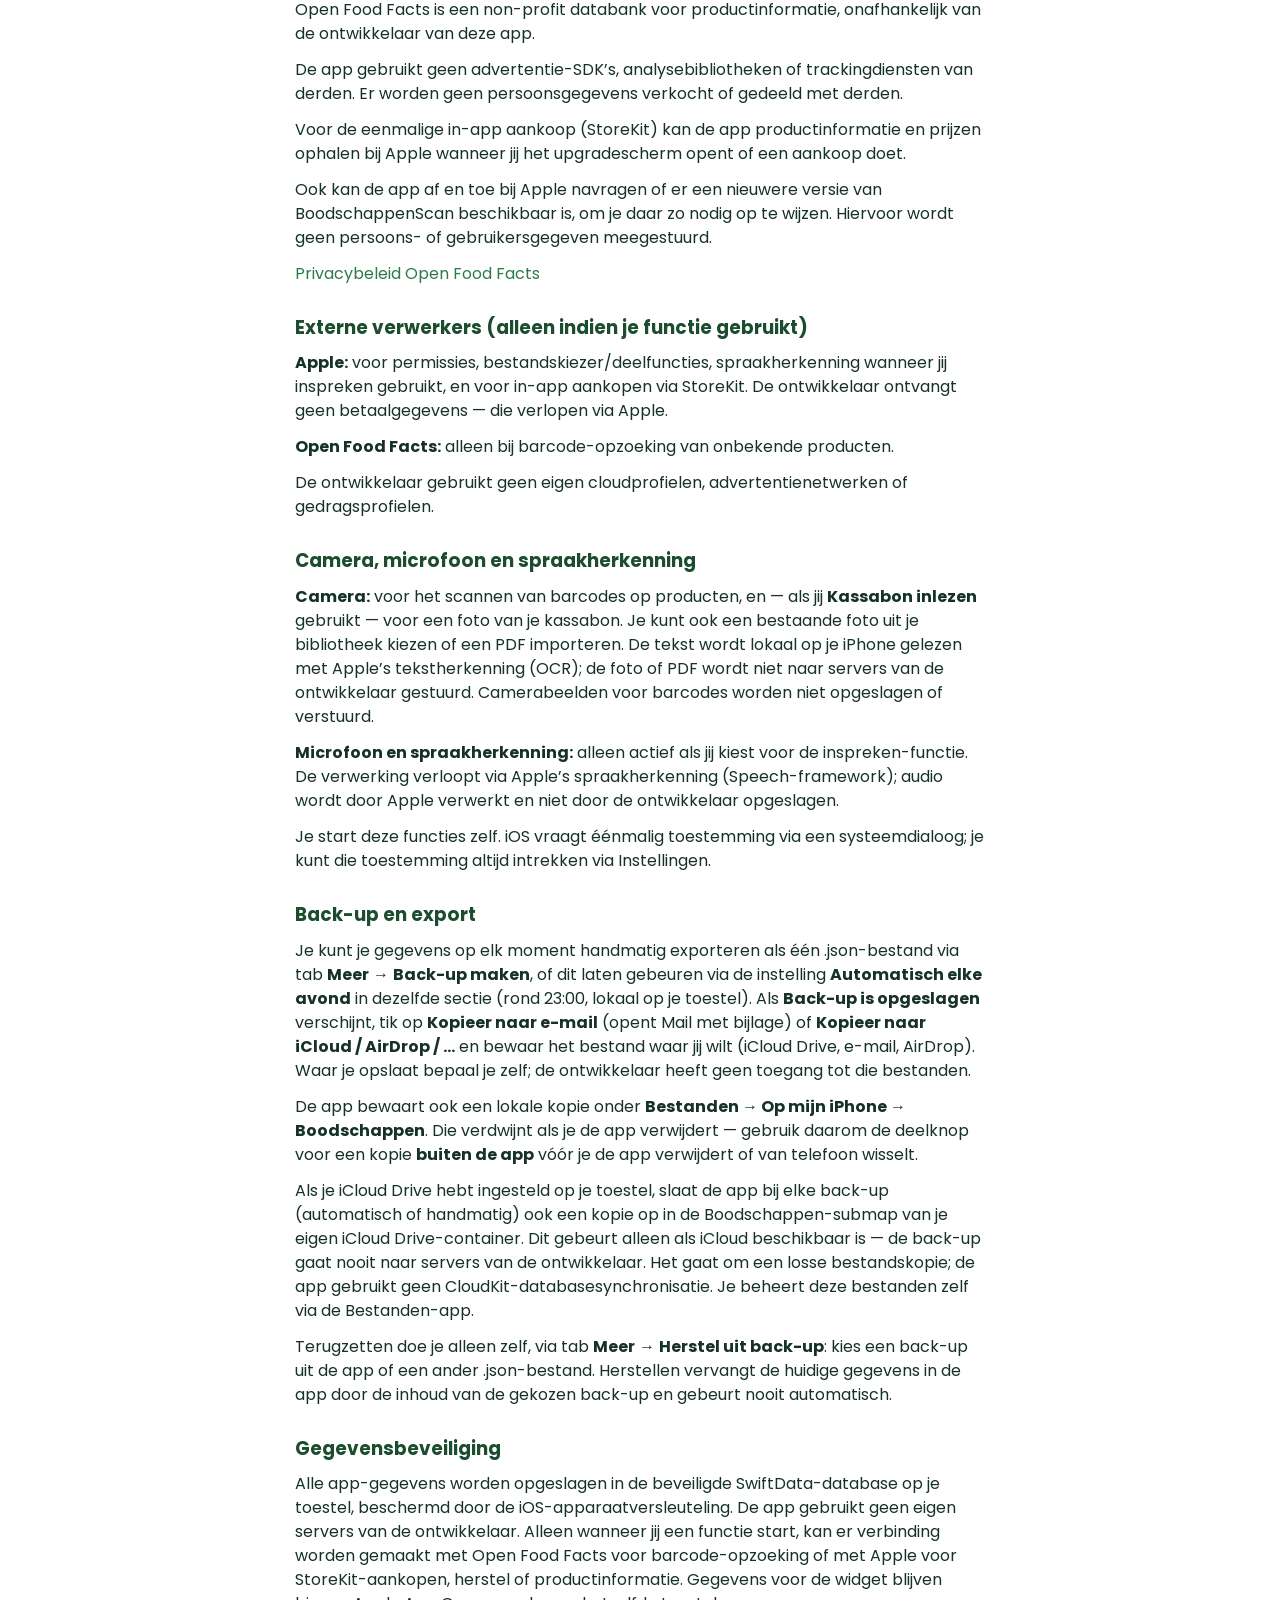
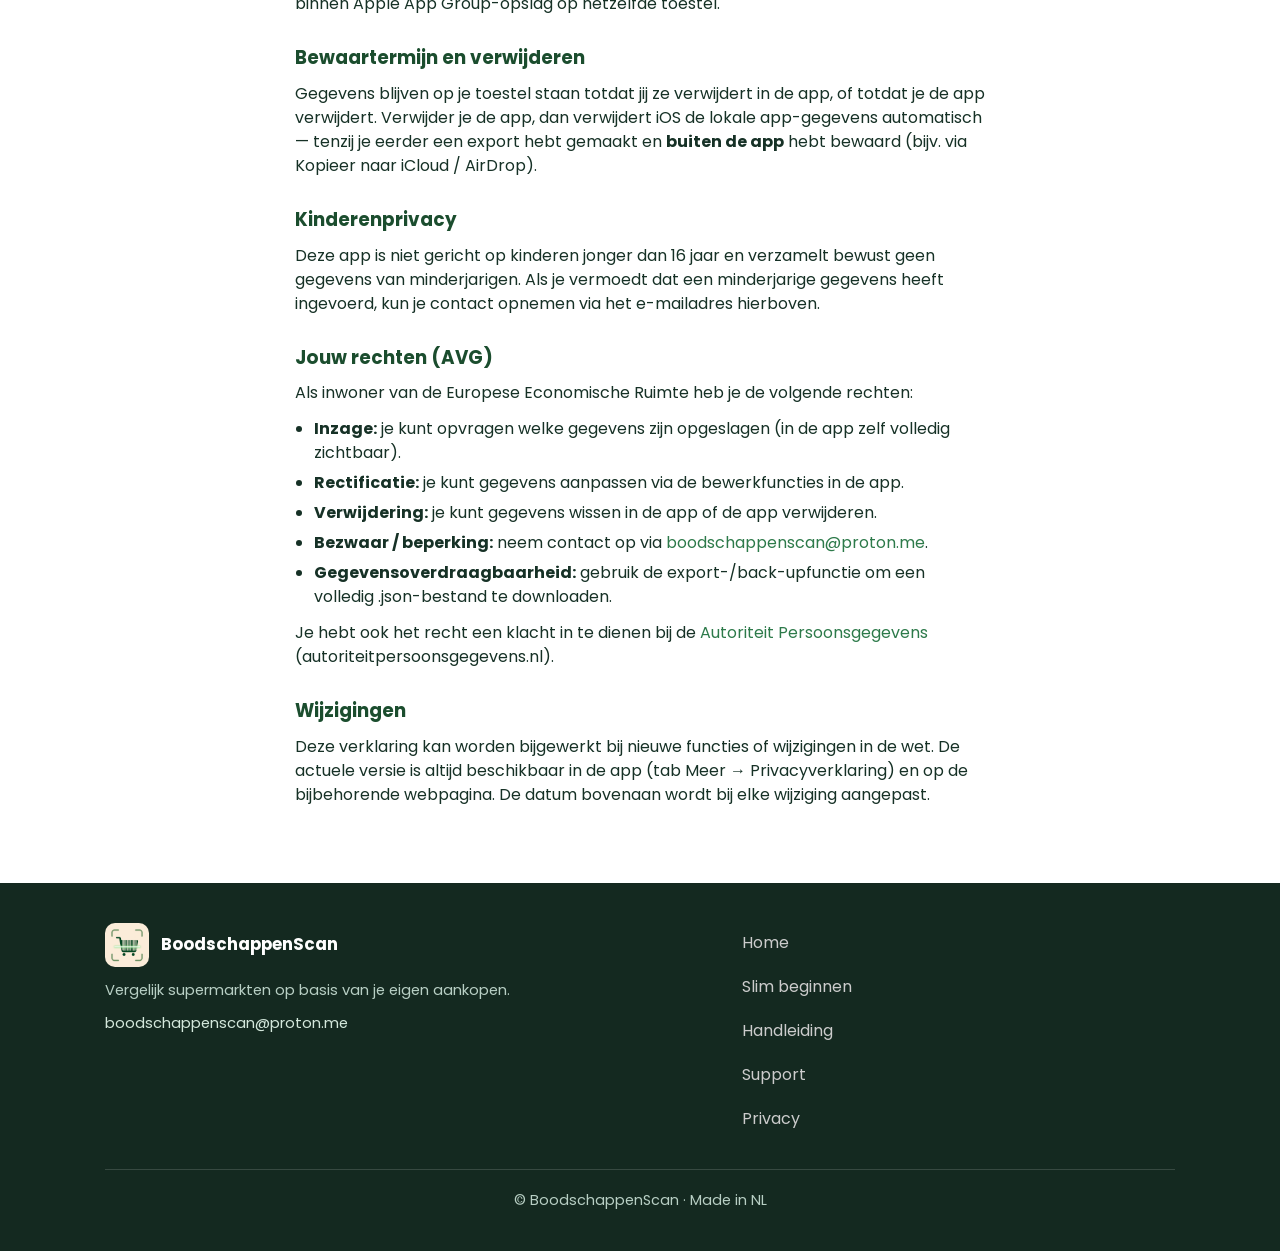
==== commit dc6f980c: "Add files via upload" ====
--- a/index.html
+++ b/index.html
@@ -67,6 +67,7 @@
 <p>Of je de eenmalige upgrade «BoodschappenScan Volledig» hebt geactiveerd, wordt alleen lokaal onthouden, onder andere via UserDefaults en Apple’s aankoopstatus op je toestel.</p>
 <p>Gebruik je de widget, dan wordt alleen een compacte samenvatting van je laatste bon (winkel, datum, totaal en aantal producten) lokaal gedeeld via Apple App Group-opslag, zodat de widget kan werken.</p>
 <p>Als je een kassabon via foto of PDF laat inlezen (<strong>Kassabon inlezen</strong>), kan de app plaatselijke correcties en herkenningen onthouden — bijvoorbeeld welke productnaam bij een bepaalde bontekst hoort — zodat een volgende bon bij dezelfde winkel sneller en beter wordt herkend. Deze herkenning blijft volledig op je toestel, wordt niet naar de ontwikkelaar verstuurd, en wordt meegenomen in je back-up.</p>
+<p>Ben je met <strong>Kassabon inlezen</strong> begonnen maar nog niet klaar? Dan bewaart de app je voortgang automatisch, lokaal op je toestel, als tijdelijk concept — zodat je die niet kwijtraakt als je tussentijds stopt. De originele foto of PDF maakt daar geen onderdeel van uit. Zo'n concept is nog geen definitieve bon: het verdwijnt vanzelf zodra je de bon daadwerkelijk opslaat, en je kunt het ook zelf verwijderen. Dit concept wordt niet meegenomen in je reguliere back-up.</p>
 <h2>Doel en grondslag voor verwerking</h2>
 <p>De gegevens worden uitsluitend gebruikt voor de functies van de app: producten en betaalde prijzen bijhouden, bonnen bewaren, boodschappenlijsten beheren en prijzen tussen supermarkten vergelijken. De rechtsgrond is de uitvoering van de dienst die jij zelf hebt gestart (AVG art. 6 lid 1b). Er vindt geen profilering of geautomatiseerde besluitvorming plaats.</p>
 <h2>Internet en Open Food Facts</h2>
@@ -74,6 +75,7 @@
 <p>Open Food Facts is een non-profit databank voor productinformatie, onafhankelijk van de ontwikkelaar van deze app.</p>
 <p>De app gebruikt geen advertentie-SDK’s, analysebibliotheken of trackingdiensten van derden. Er worden geen persoonsgegevens verkocht of gedeeld met derden.</p>
 <p>Voor de eenmalige in-app aankoop (StoreKit) kan de app productinformatie en prijzen ophalen bij Apple wanneer jij het upgradescherm opent of een aankoop doet.</p>
+<p>Ook kan de app af en toe bij Apple navragen of er een nieuwere versie van BoodschappenScan beschikbaar is, om je daar zo nodig op te wijzen. Hiervoor wordt geen persoons- of gebruikersgegeven meegestuurd.</p>
 <p><a href="https://world.openfoodfacts.org/privacy" rel="noopener noreferrer">Privacybeleid Open Food Facts</a></p>
 <h2>Externe verwerkers (alleen indien je functie gebruikt)</h2>
 <p><strong>Apple:</strong> voor permissies, bestandskiezer/deelfuncties, spraakherkenning wanneer jij inspreken gebruikt, en voor in-app aankopen via StoreKit. De ontwikkelaar ontvangt geen betaalgegevens — die verlopen via Apple.</p>
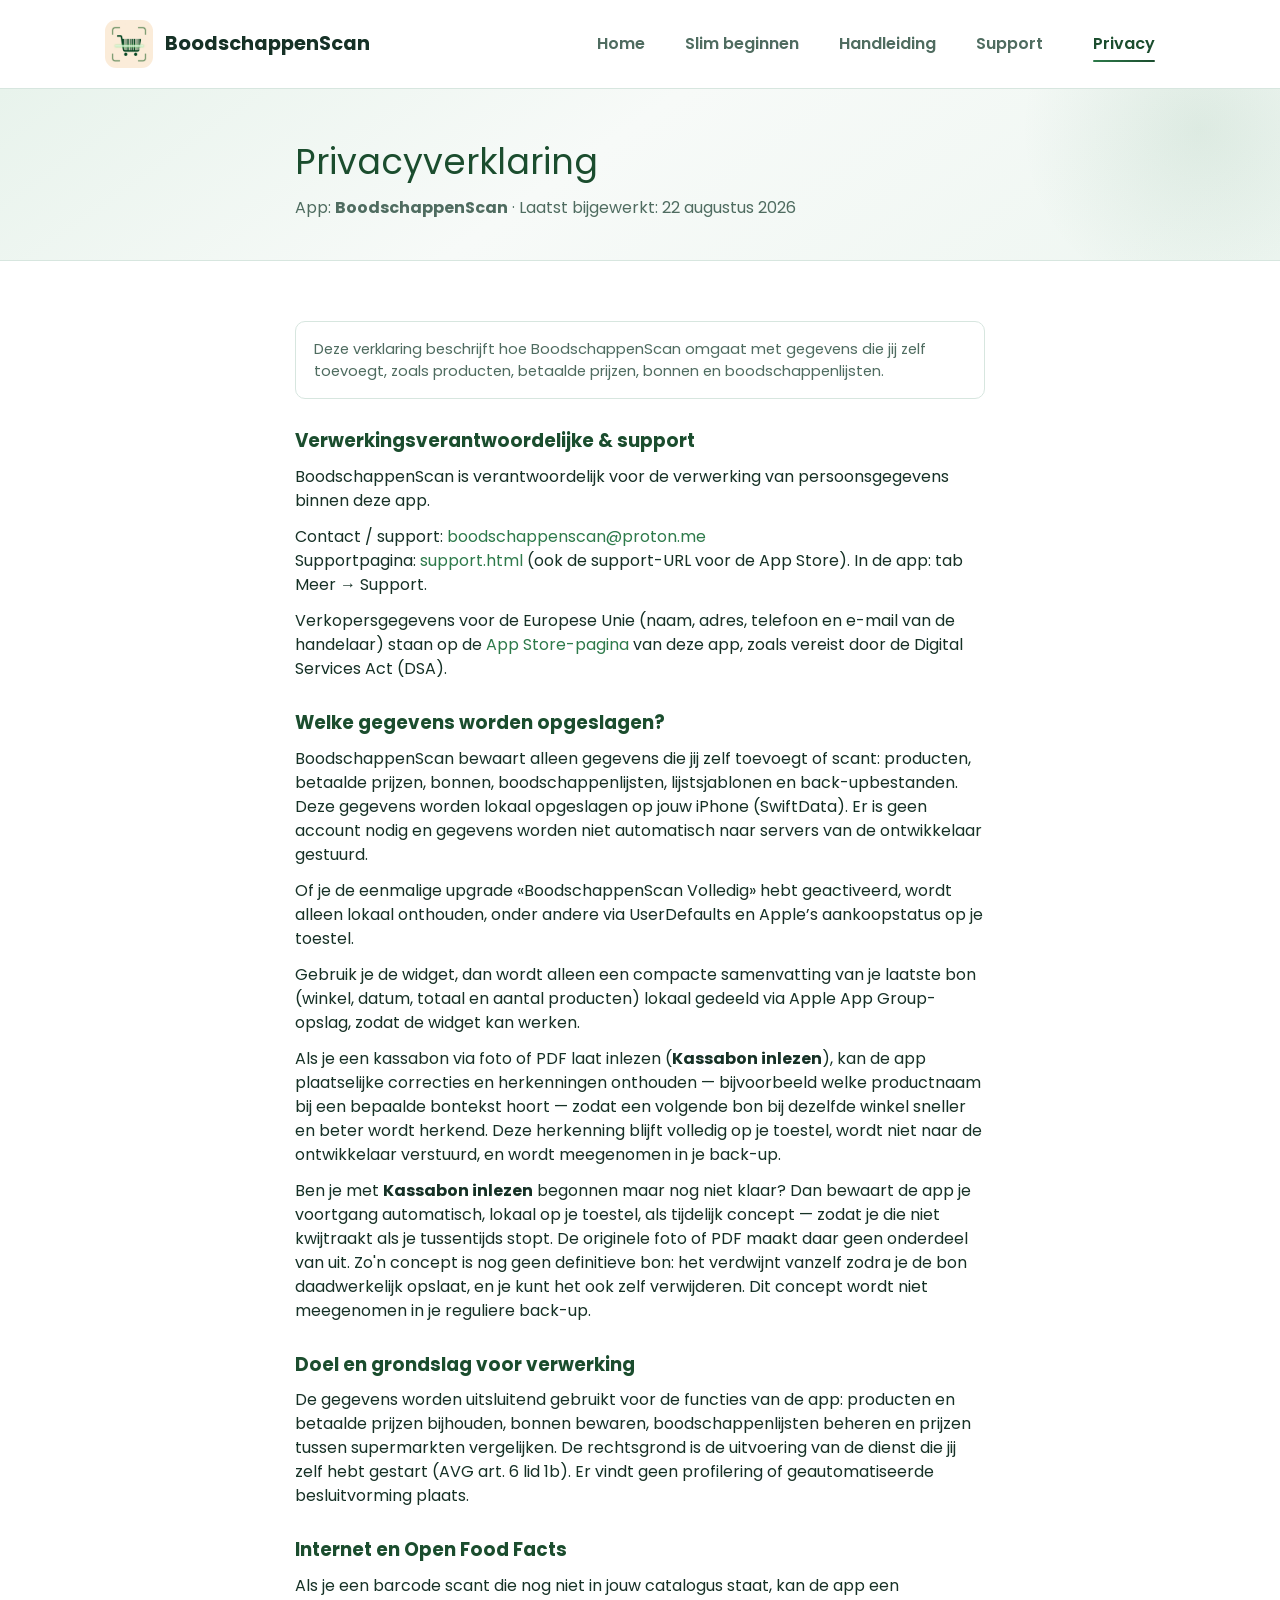
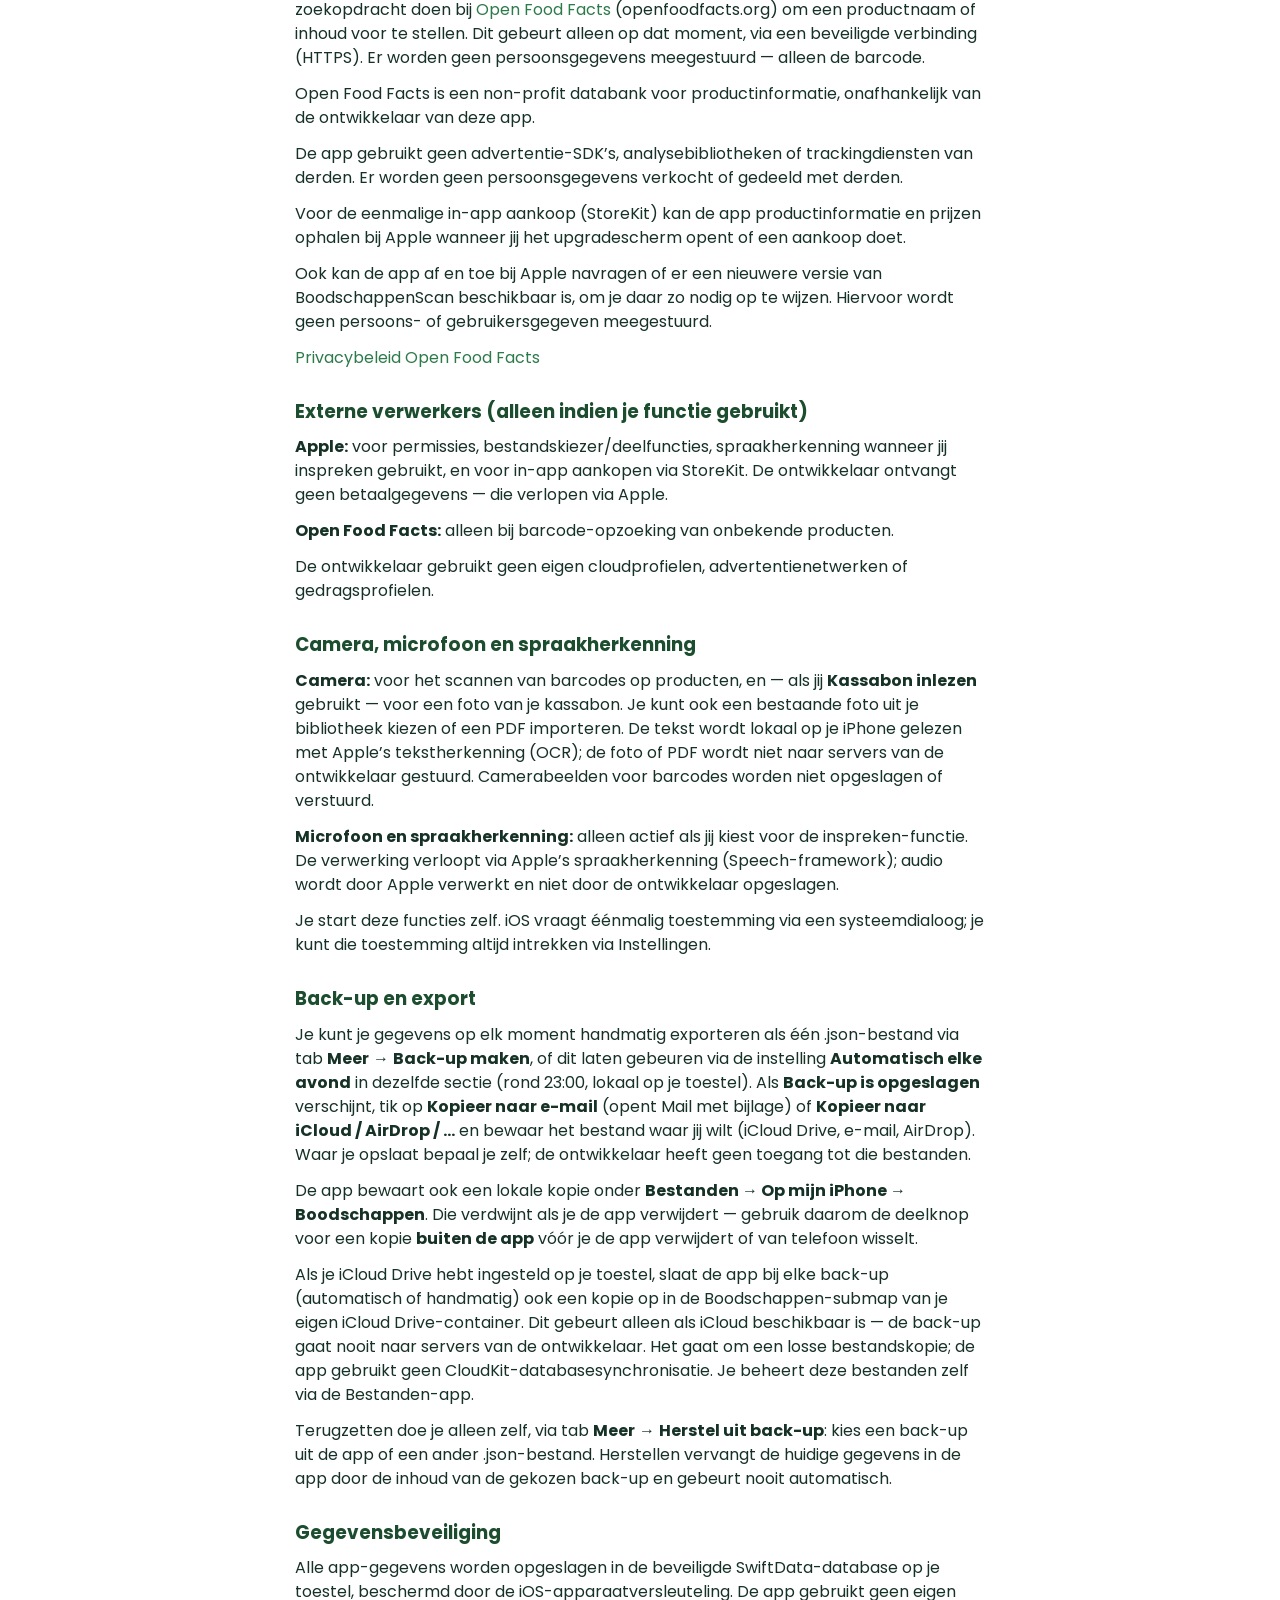
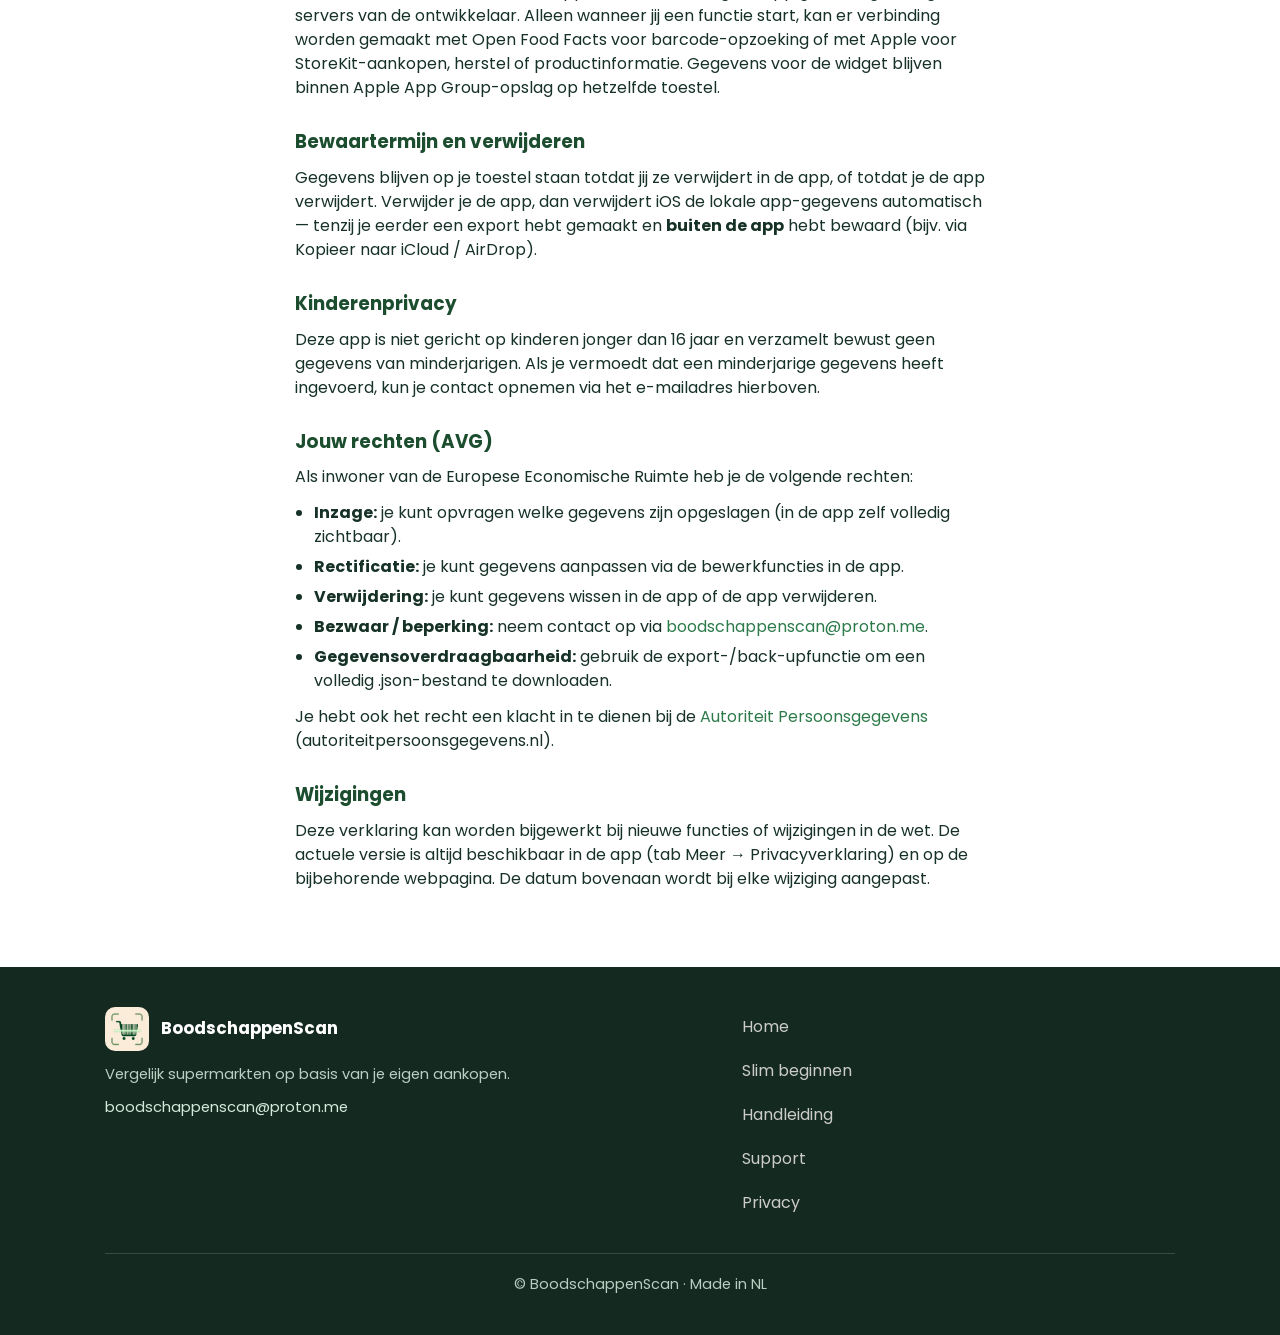
==== commit 35dc31d8: "Website: synchroniseer actuele App-Broncode naar live site" ====
--- a/index.html
+++ b/index.html
@@ -62,6 +62,7 @@
 <p>BoodschappenScan is verantwoordelijk voor de verwerking van persoonsgegevens binnen deze app.</p>
 <p>Contact / support: <a href="mailto:boodschappenscan@proton.me">boodschappenscan@proton.me</a><br/>
       Supportpagina: <a href="support.html">support.html</a> (ook de support-URL voor de App Store). In de app: tab Meer → Support.</p>
+<p>Verkopersgegevens voor de Europese Unie (naam, adres, telefoon en e-mail van de handelaar) staan op de <a href="https://apps.apple.com/nl/app/boodschappenscan/id6769793231" rel="noopener noreferrer">App Store-pagina</a> van deze app, zoals vereist door de Digital Services Act (DSA).</p>
 <h2>Welke gegevens worden opgeslagen?</h2>
 <p>BoodschappenScan bewaart alleen gegevens die jij zelf toevoegt of scant: producten, betaalde prijzen, bonnen, boodschappenlijsten, lijstsjablonen en back-upbestanden. Deze gegevens worden lokaal opgeslagen op jouw iPhone (SwiftData). Er is geen account nodig en gegevens worden niet automatisch naar servers van de ontwikkelaar gestuurd.</p>
 <p>Of je de eenmalige upgrade «BoodschappenScan Volledig» hebt geactiveerd, wordt alleen lokaal onthouden, onder andere via UserDefaults en Apple’s aankoopstatus op je toestel.</p>
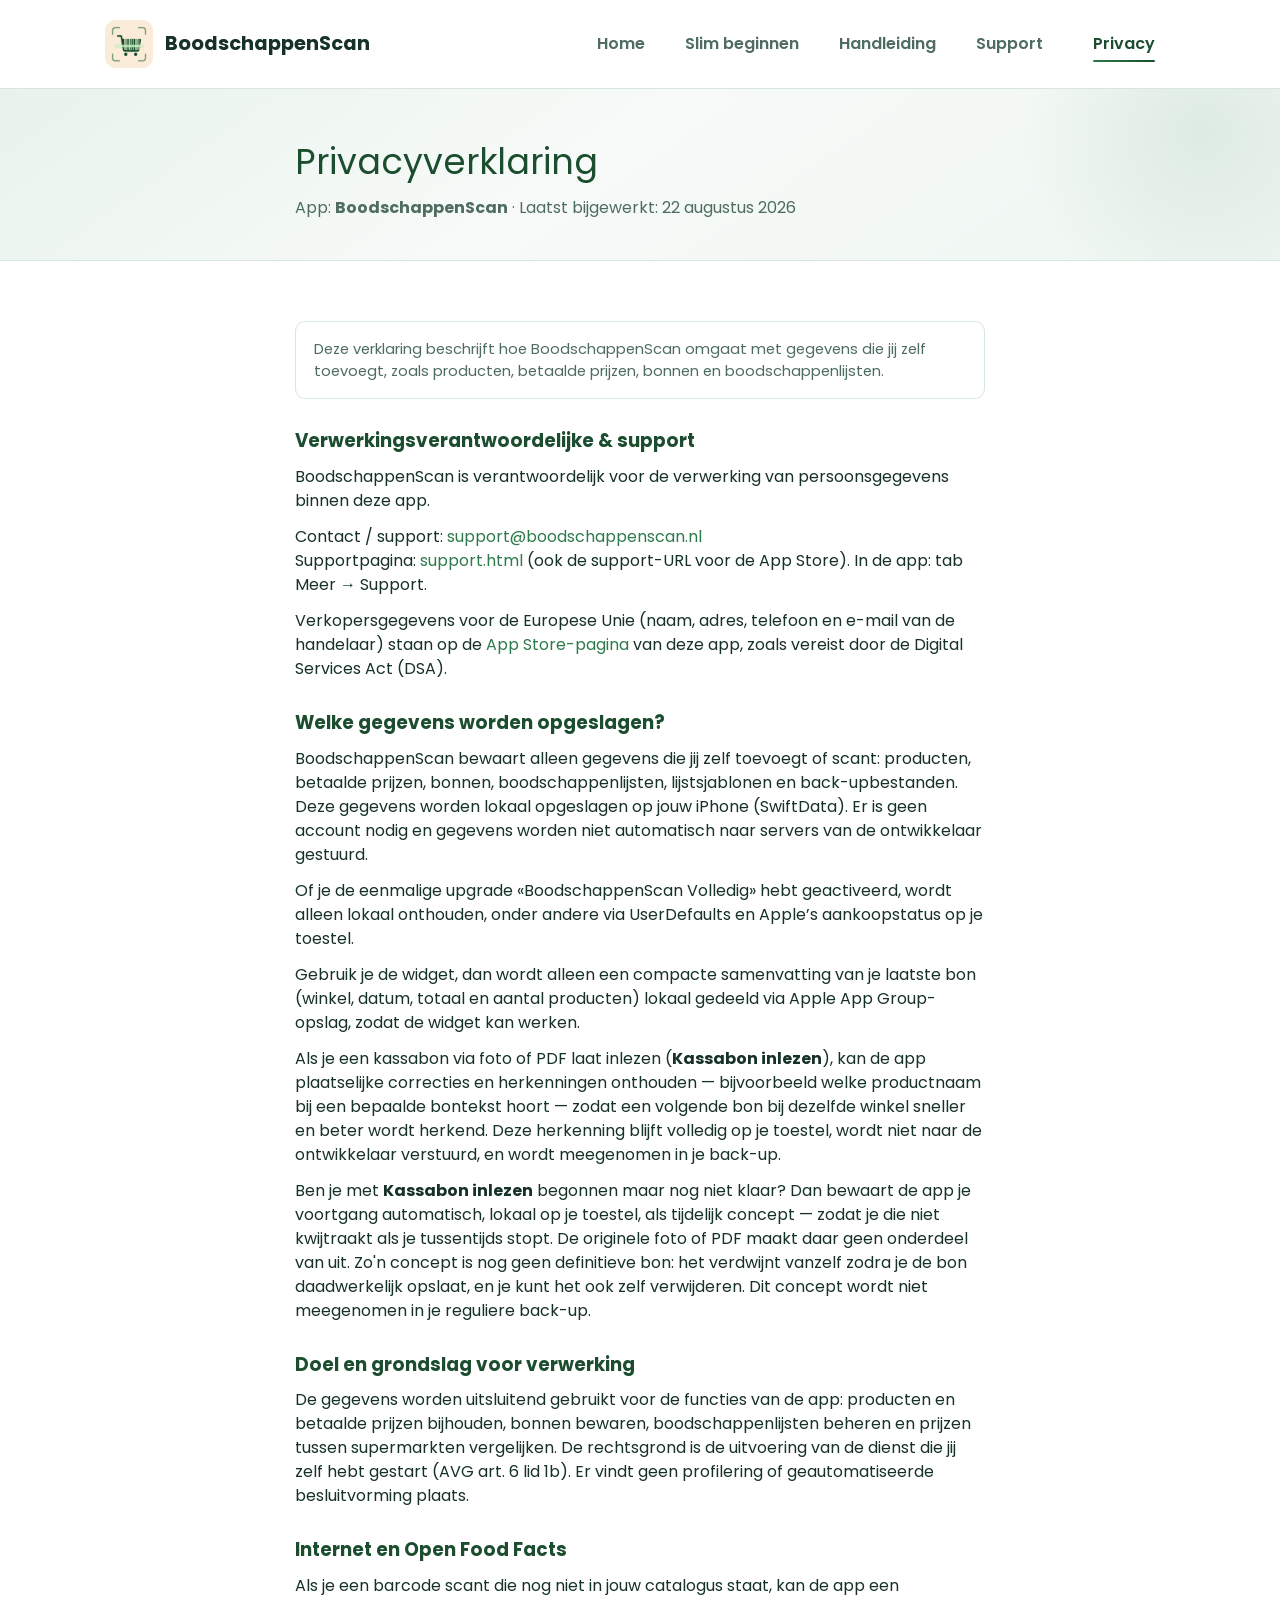
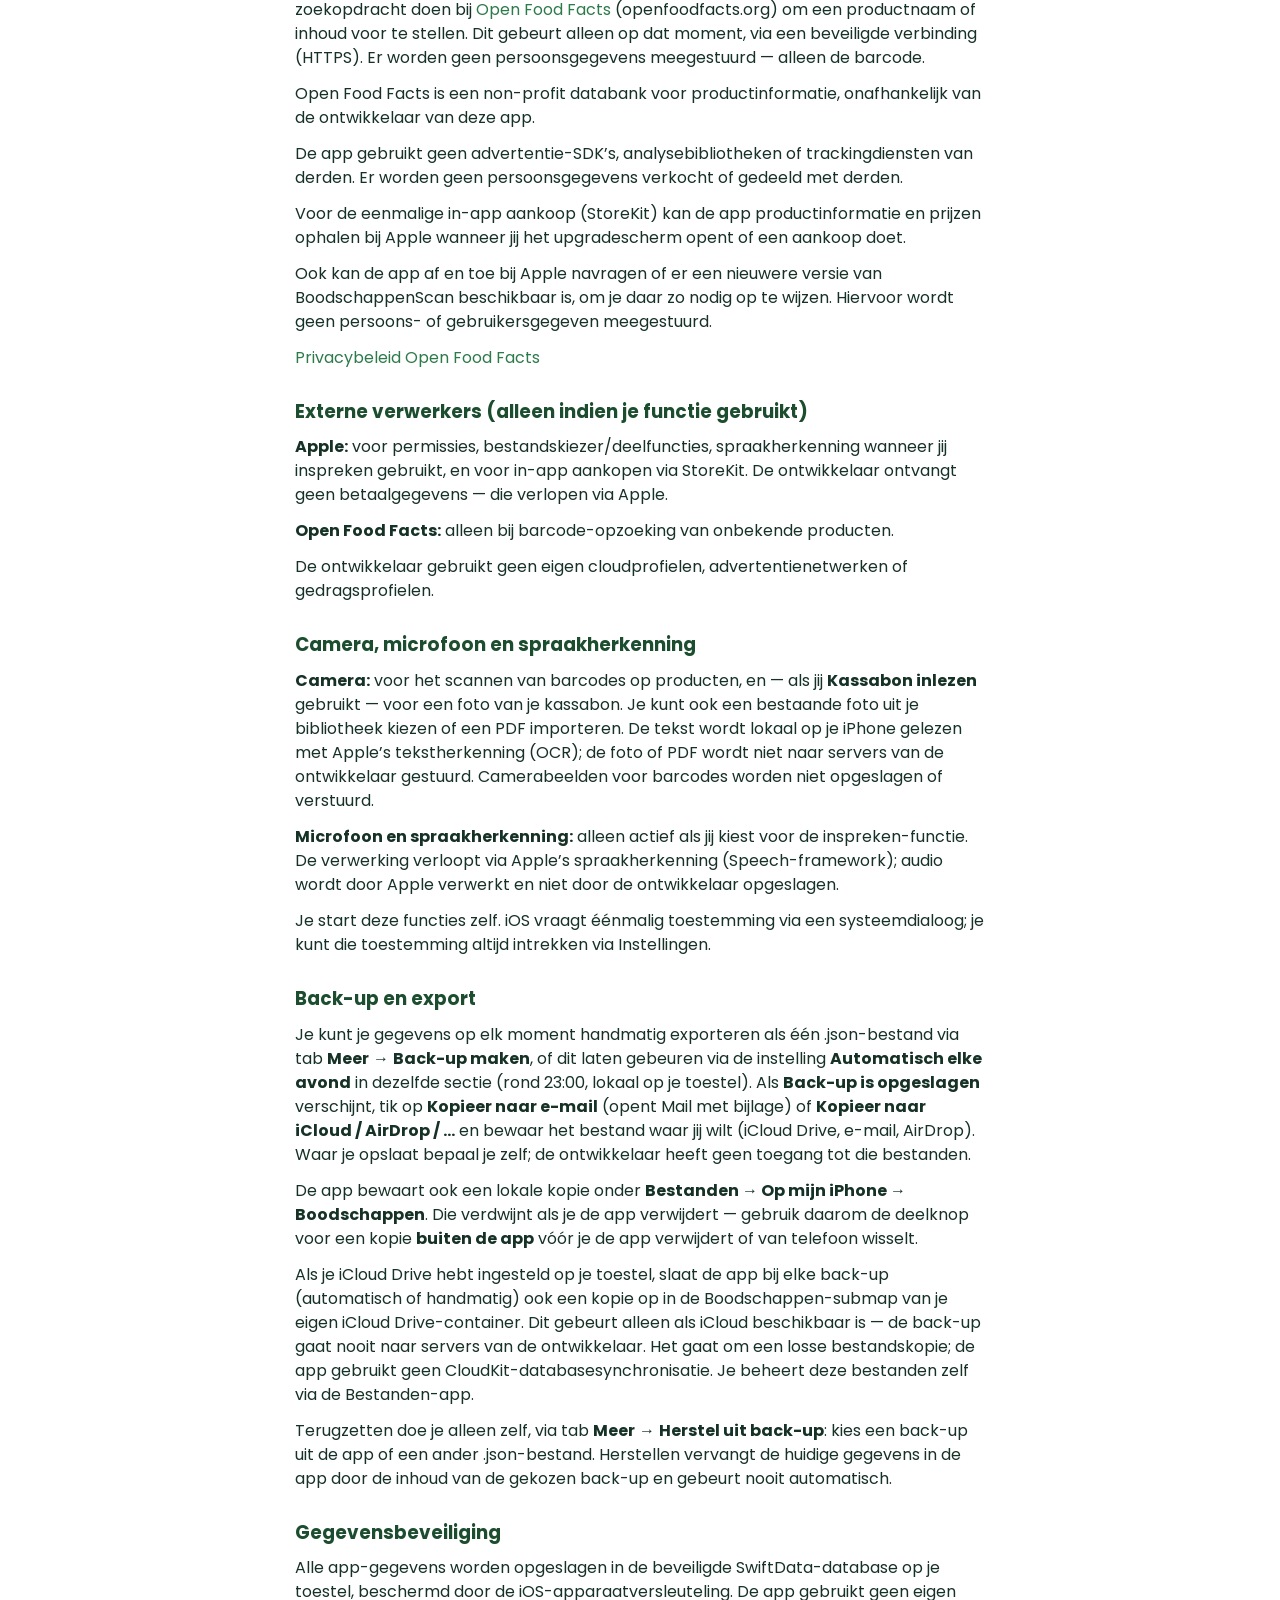
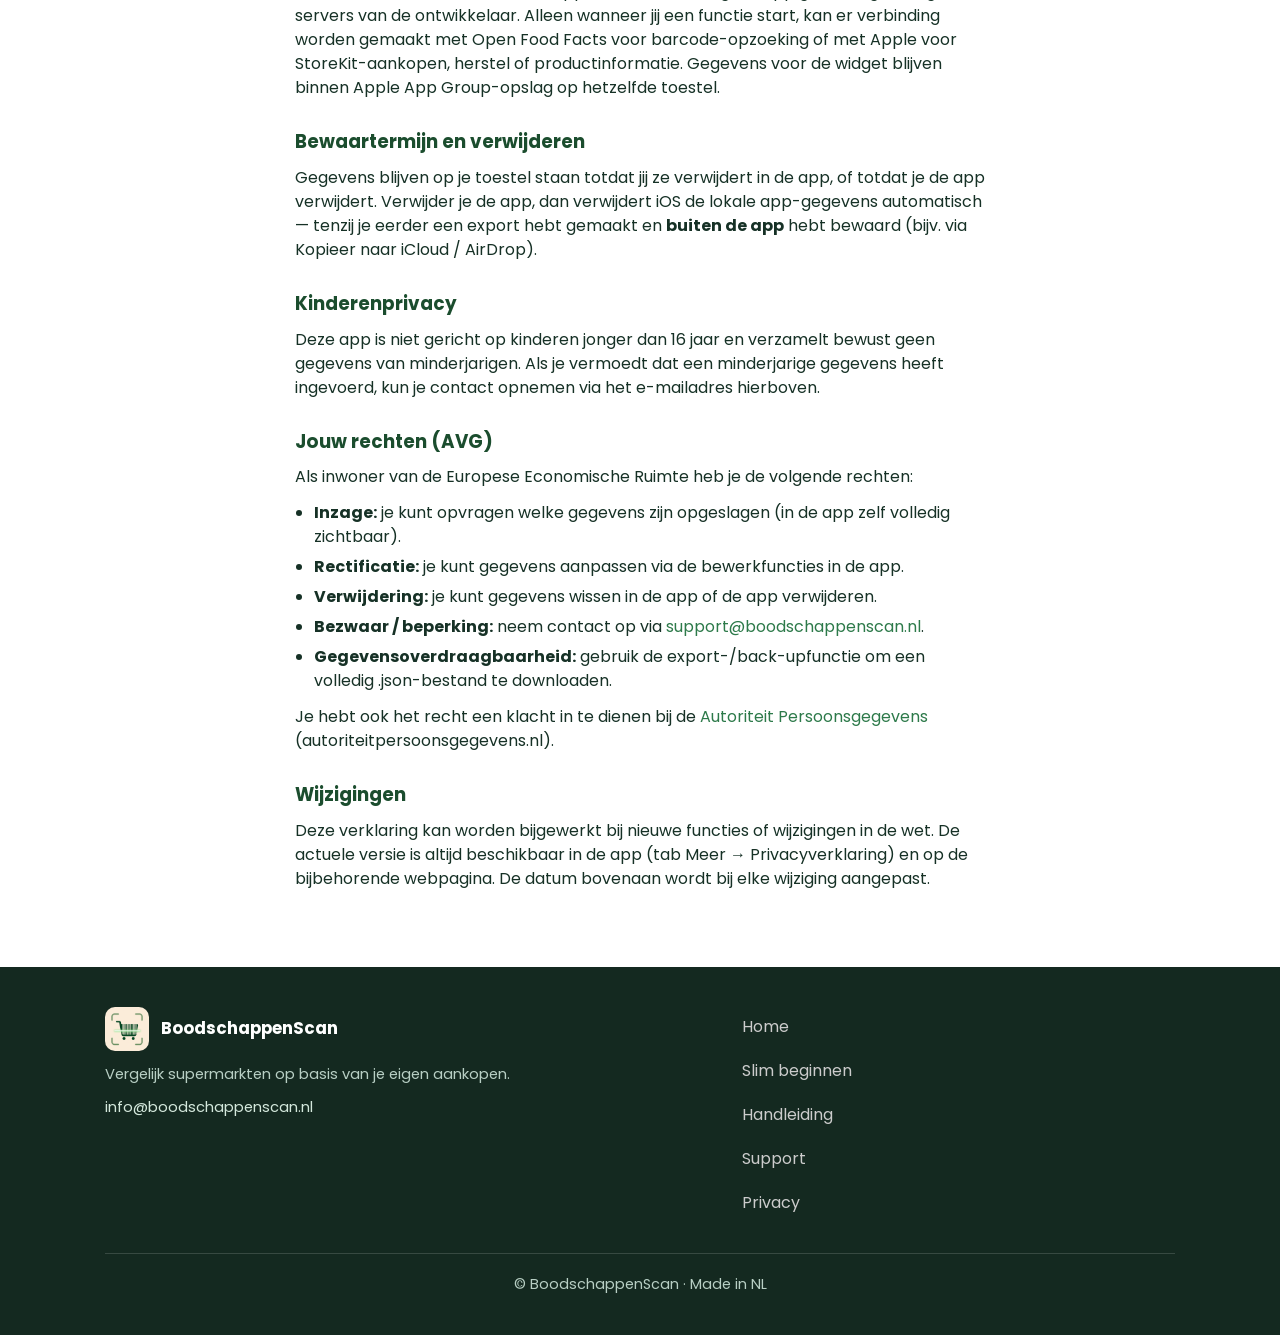
==== commit 32a0d668: "Add files via upload" ====
--- a/index.html
+++ b/index.html
@@ -60,7 +60,7 @@
 <div class="box">Deze verklaring beschrijft hoe BoodschappenScan omgaat met gegevens die jij zelf toevoegt, zoals producten, betaalde prijzen, bonnen en boodschappenlijsten.</div>
 <h2 id="contact">Verwerkingsverantwoordelijke &amp; support</h2>
 <p>BoodschappenScan is verantwoordelijk voor de verwerking van persoonsgegevens binnen deze app.</p>
-<p>Contact / support: <a href="mailto:boodschappenscan@proton.me">boodschappenscan@proton.me</a><br/>
+<p>Contact / support: <a href="mailto:support@boodschappenscan.nl">support@boodschappenscan.nl</a><br/>
       Supportpagina: <a href="support.html">support.html</a> (ook de support-URL voor de App Store). In de app: tab Meer → Support.</p>
 <p>Verkopersgegevens voor de Europese Unie (naam, adres, telefoon en e-mail van de handelaar) staan op de <a href="https://apps.apple.com/nl/app/boodschappenscan/id6769793231" rel="noopener noreferrer">App Store-pagina</a> van deze app, zoals vereist door de Digital Services Act (DSA).</p>
 <h2>Welke gegevens worden opgeslagen?</h2>
@@ -103,7 +103,7 @@
 <li><strong>Inzage:</strong> je kunt opvragen welke gegevens zijn opgeslagen (in de app zelf volledig zichtbaar).</li>
 <li><strong>Rectificatie:</strong> je kunt gegevens aanpassen via de bewerkfuncties in de app.</li>
 <li><strong>Verwijdering:</strong> je kunt gegevens wissen in de app of de app verwijderen.</li>
-<li><strong>Bezwaar / beperking:</strong> neem contact op via <a href="mailto:boodschappenscan@proton.me">boodschappenscan@proton.me</a>.</li>
+<li><strong>Bezwaar / beperking:</strong> neem contact op via <a href="mailto:support@boodschappenscan.nl">support@boodschappenscan.nl</a>.</li>
 <li><strong>Gegevensoverdraagbaarheid:</strong> gebruik de export-/back-upfunctie om een volledig .json-bestand te downloaden.</li>
 </ul>
 <p>Je hebt ook het recht een klacht in te dienen bij de <a href="https://autoriteitpersoonsgegevens.nl" rel="noopener noreferrer">Autoriteit Persoonsgegevens</a> (autoriteitpersoonsgegevens.nl).</p>
@@ -120,7 +120,7 @@
 <strong>BoodschappenScan</strong>
 </a>
 <p>Vergelijk supermarkten op basis van je eigen aankopen.</p>
-<a href="mailto:boodschappenscan@proton.me">boodschappenscan@proton.me</a>
+<a href="mailto:info@boodschappenscan.nl">info@boodschappenscan.nl</a>
 </div>
 <div class="footer-links">
 <ul>
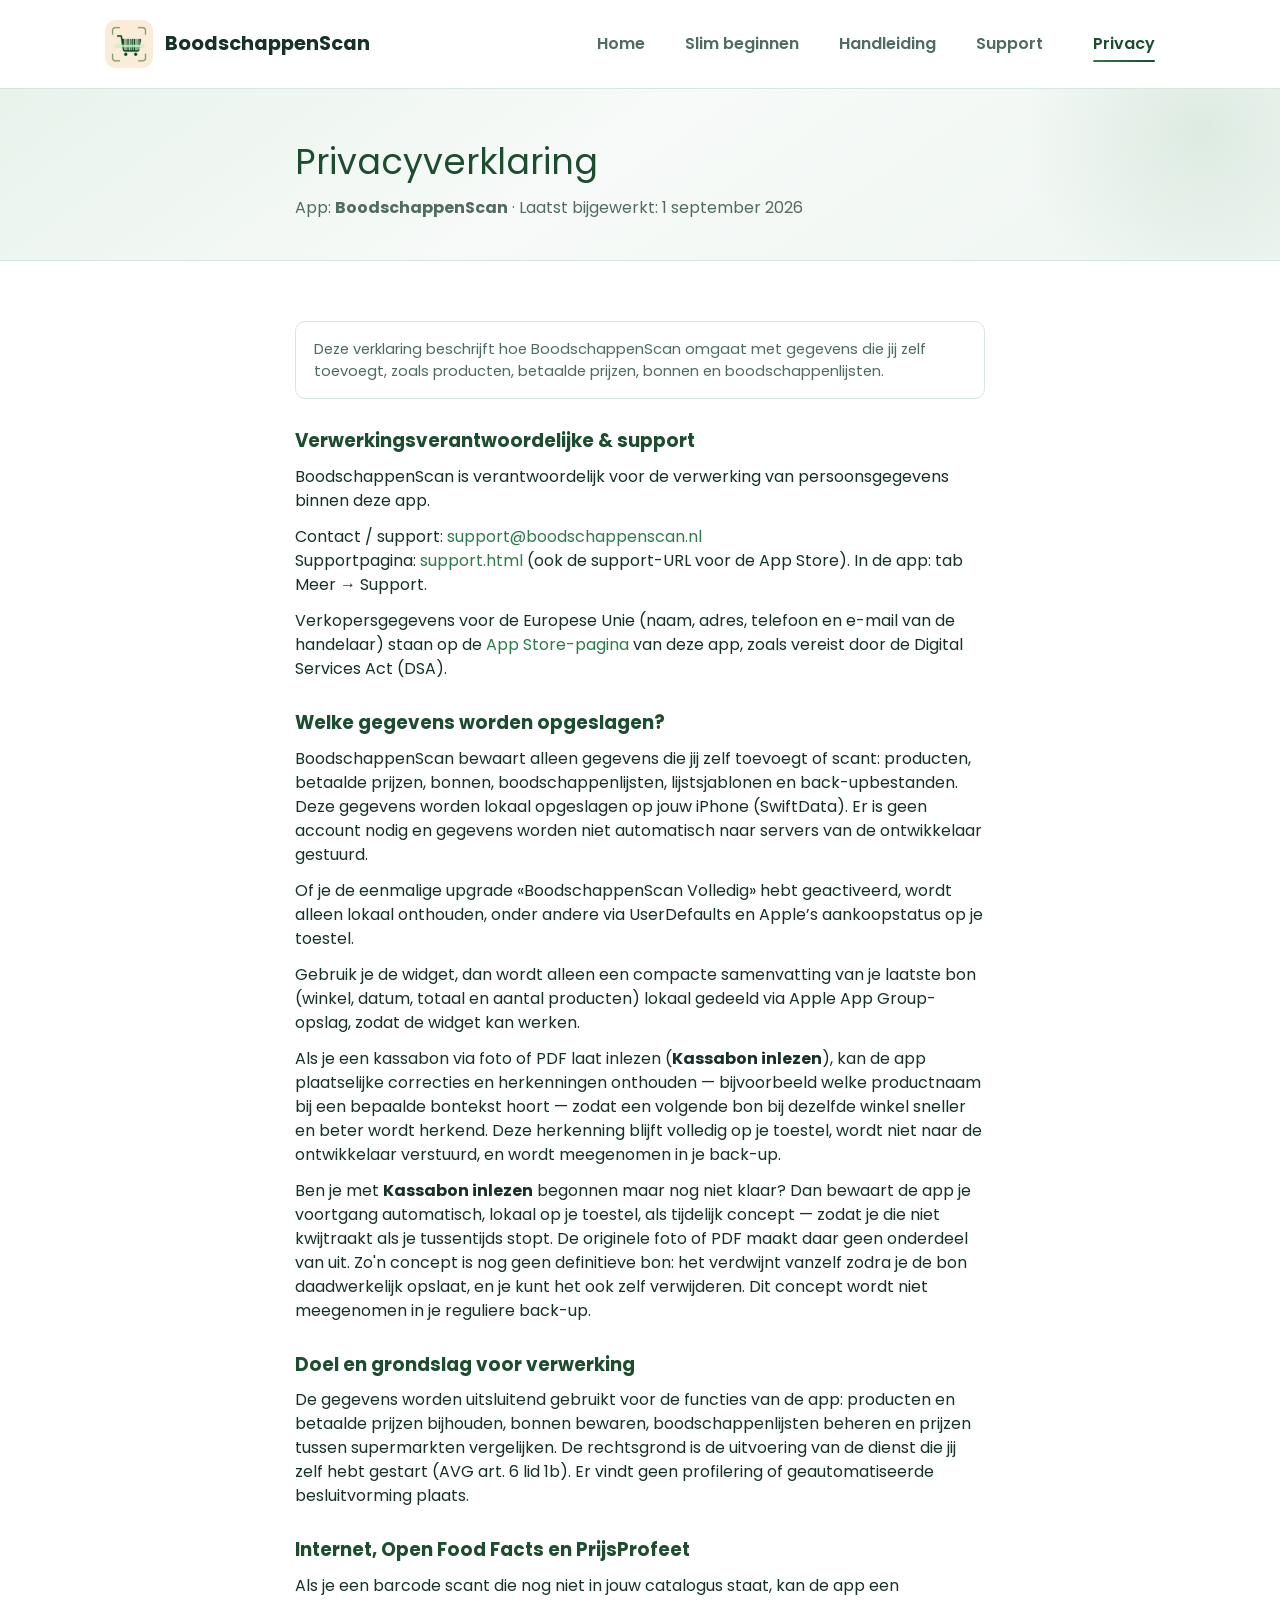
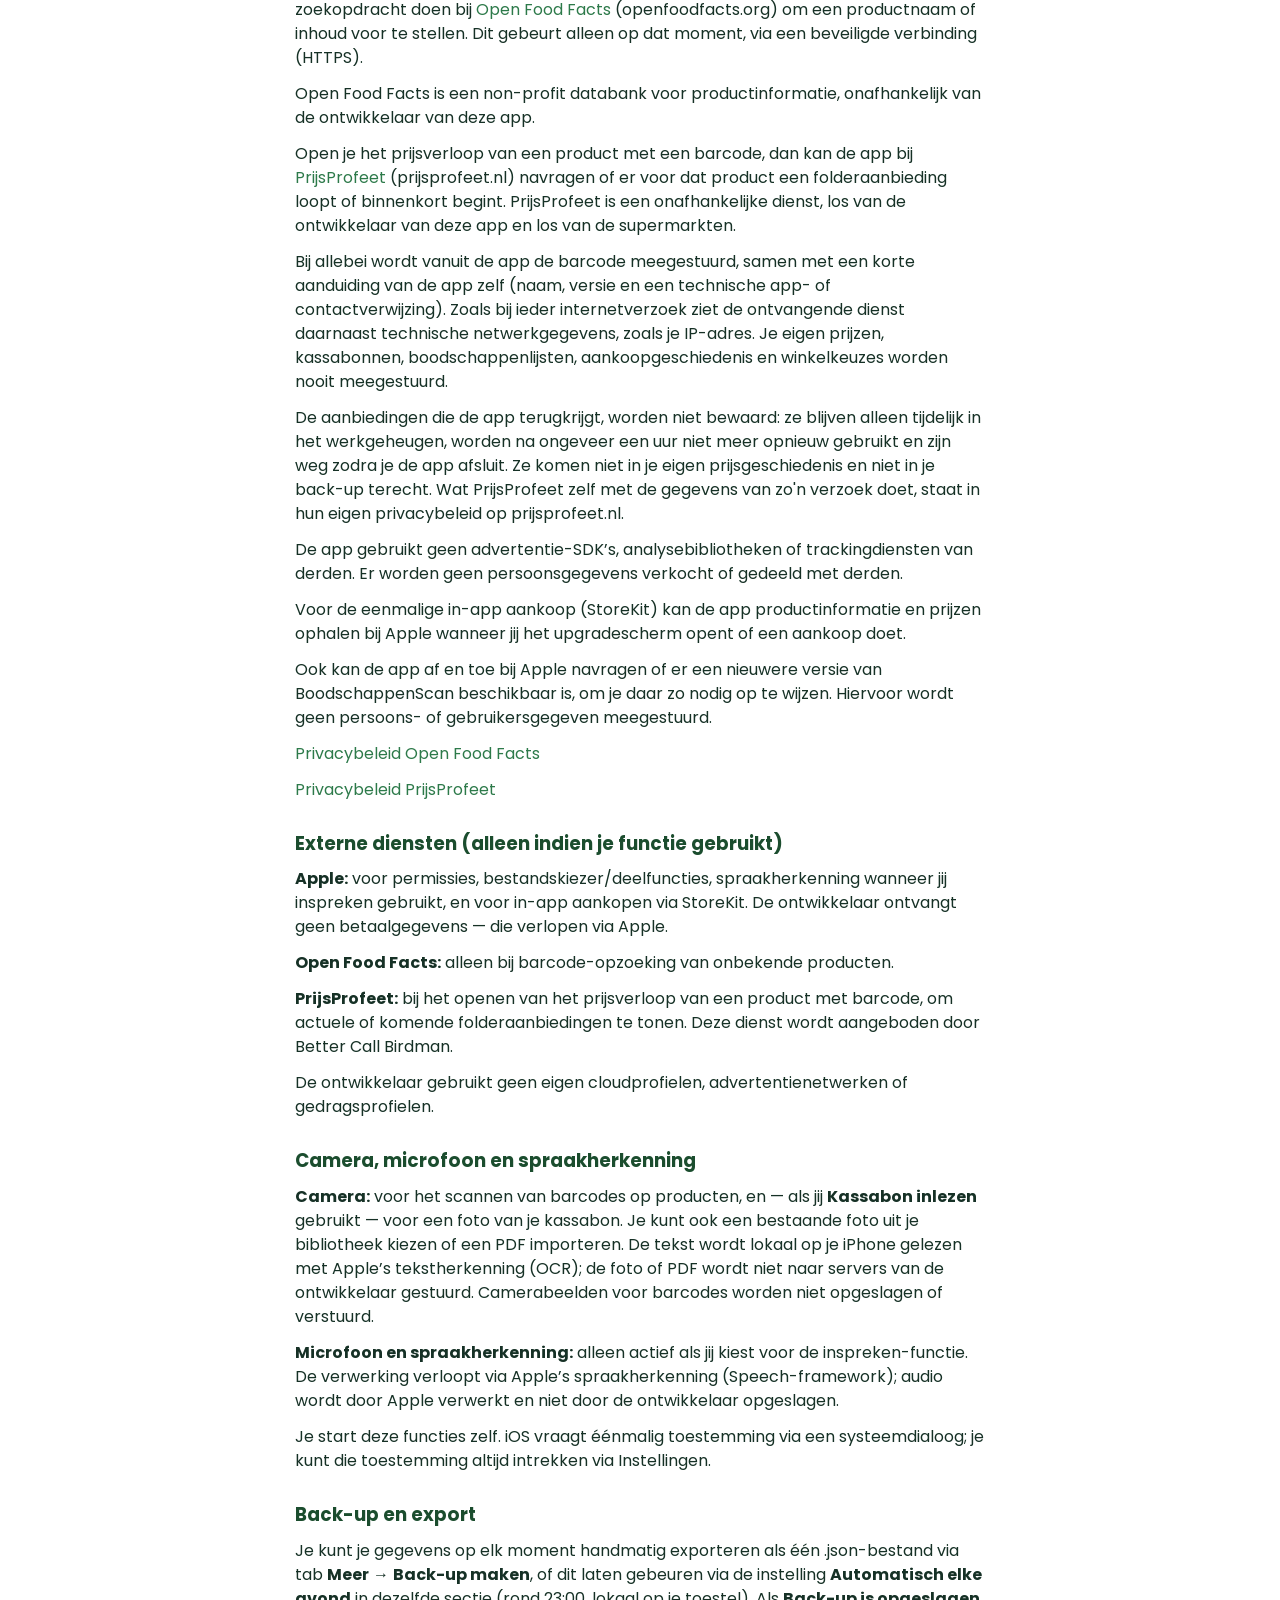
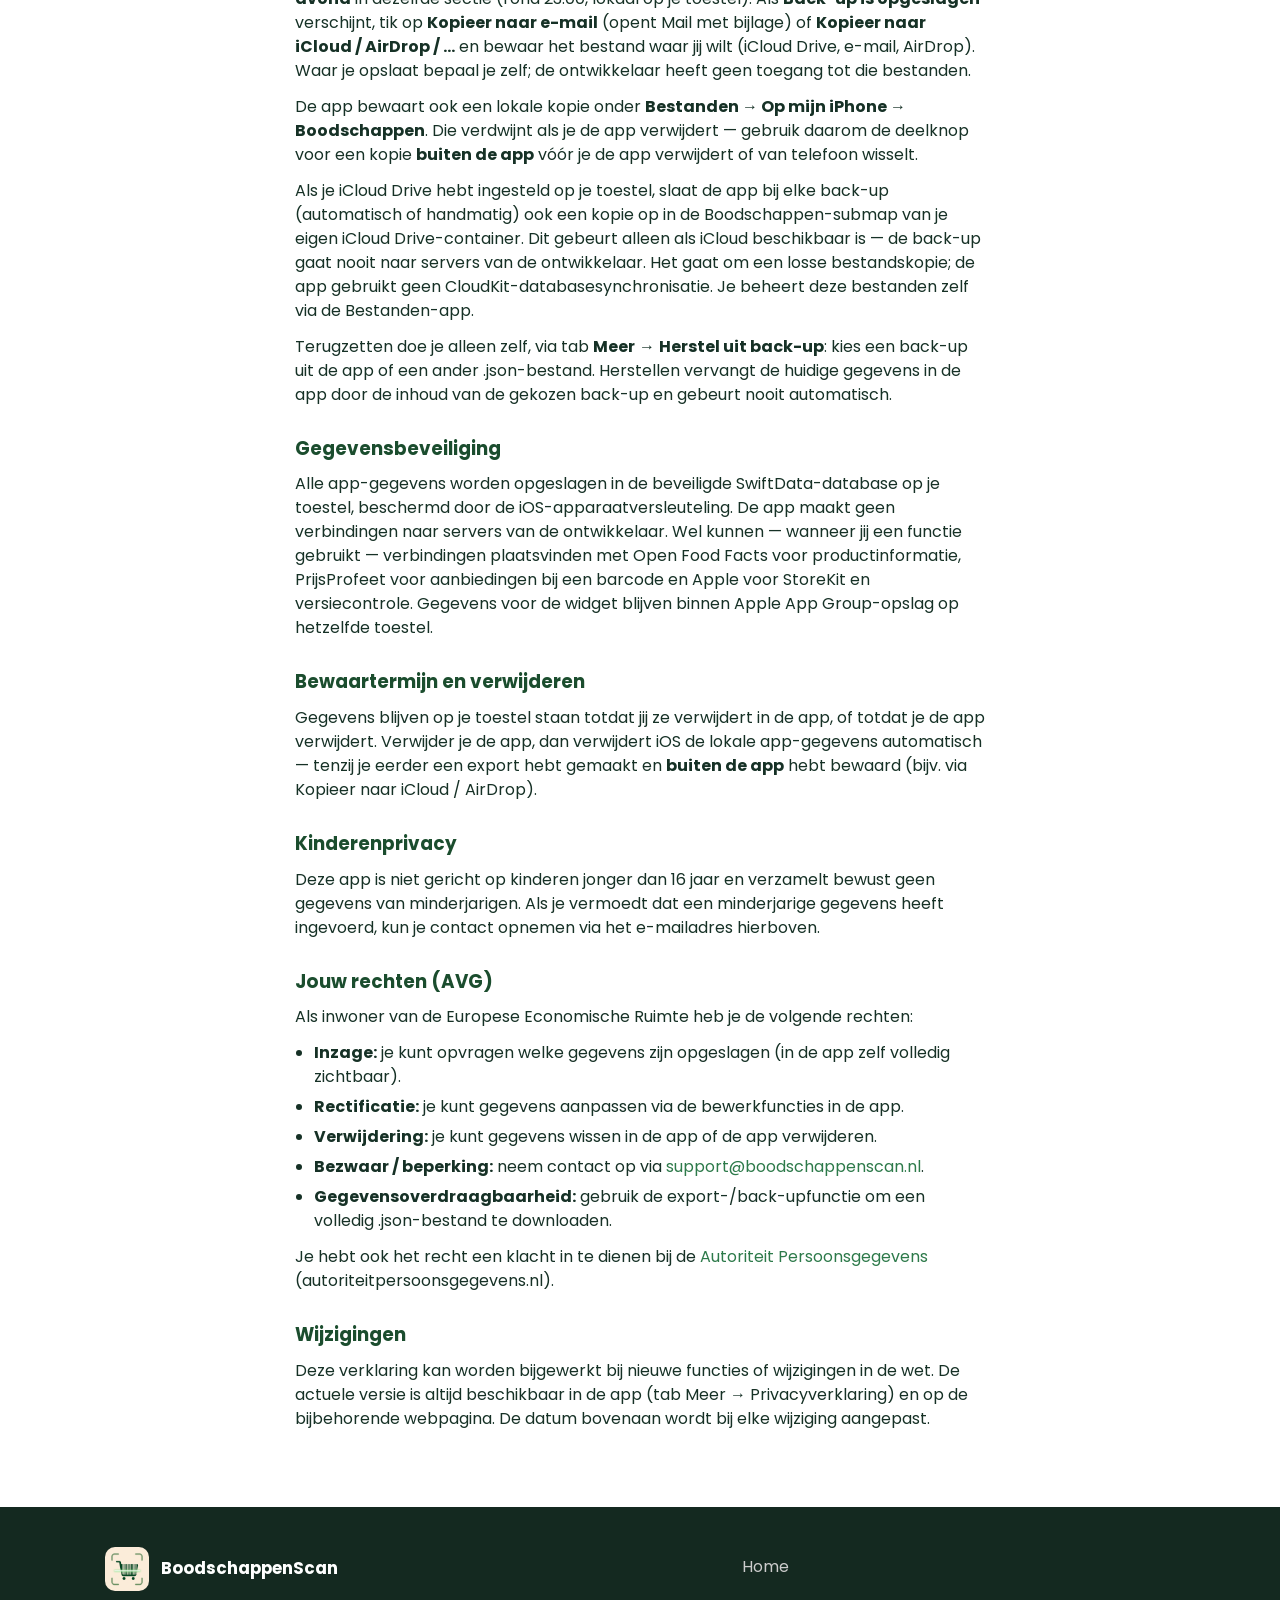
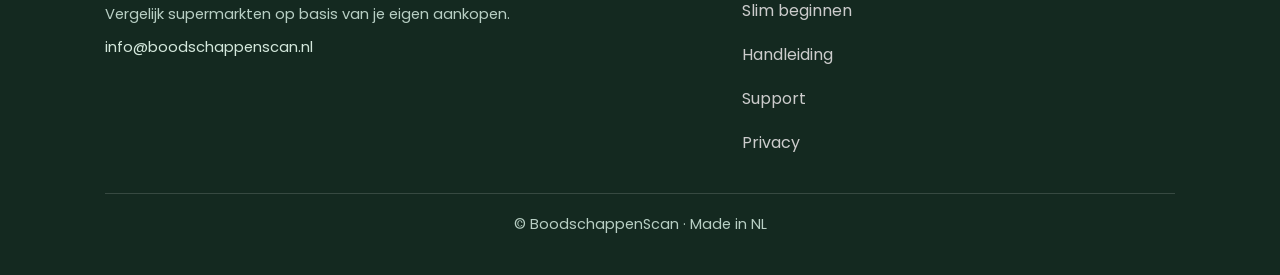
==== commit 78fe2d46: "Add files via upload" ====
--- a/index.html
+++ b/index.html
@@ -5,11 +5,12 @@
 <meta charset="utf-8"/>
 <meta content="width=device-width, initial-scale=1" name="viewport"/>
 <title>Privacyverklaring – BoodschappenScan</title>
-<meta content="Privacyverklaring BoodschappenScan — lokale opslag op je iPhone, back-up, Open Food Facts en AVG-rechten." name="description"/>
+<meta content="Privacyverklaring BoodschappenScan — lokale opslag op je iPhone, back-up, Open Food Facts, PrijsProfeet en AVG-rechten." name="description"/>
 <meta content="index,follow" name="robots"/>
 <link crossorigin="anonymous" href="https://cdnjs.cloudflare.com/ajax/libs/font-awesome/6.5.1/css/all.min.css" referrerpolicy="no-referrer" rel="stylesheet"/>
 <link href="css/style.css?v=6" rel="stylesheet"/>
 <link href="assets/app-icon.png" rel="icon" type="image/png"/>
+<link href="assets/app-icon.png" rel="apple-touch-icon"/>
 <link href="https://fonts.googleapis.com" rel="preconnect"/>
 <link crossorigin="" href="https://fonts.gstatic.com" rel="preconnect"/>
 <link href="https://fonts.googleapis.com/css2?family=Poppins:wght@300;400;600;700&amp;display=swap" rel="stylesheet"/>
@@ -52,7 +53,7 @@
 <section class="page-hero">
 <div class="container-md">
 <h1 class="text-xl" style="margin:0;">Privacyverklaring</h1>
-<p class="meta">App: <strong>BoodschappenScan</strong> · Laatst bijgewerkt: 22 augustus 2026</p>
+<p class="meta">App: <strong>BoodschappenScan</strong> · Laatst bijgewerkt: 1 september 2026</p>
 </div>
 </section>
 <div class="content-page">
@@ -71,16 +72,21 @@
 <p>Ben je met <strong>Kassabon inlezen</strong> begonnen maar nog niet klaar? Dan bewaart de app je voortgang automatisch, lokaal op je toestel, als tijdelijk concept — zodat je die niet kwijtraakt als je tussentijds stopt. De originele foto of PDF maakt daar geen onderdeel van uit. Zo'n concept is nog geen definitieve bon: het verdwijnt vanzelf zodra je de bon daadwerkelijk opslaat, en je kunt het ook zelf verwijderen. Dit concept wordt niet meegenomen in je reguliere back-up.</p>
 <h2>Doel en grondslag voor verwerking</h2>
 <p>De gegevens worden uitsluitend gebruikt voor de functies van de app: producten en betaalde prijzen bijhouden, bonnen bewaren, boodschappenlijsten beheren en prijzen tussen supermarkten vergelijken. De rechtsgrond is de uitvoering van de dienst die jij zelf hebt gestart (AVG art. 6 lid 1b). Er vindt geen profilering of geautomatiseerde besluitvorming plaats.</p>
-<h2>Internet en Open Food Facts</h2>
-<p>Als je een barcode scant die nog niet in jouw catalogus staat, kan de app een zoekopdracht doen bij <a href="https://openfoodfacts.org" rel="noopener noreferrer">Open Food Facts</a> (openfoodfacts.org) om een productnaam of inhoud voor te stellen. Dit gebeurt alleen op dat moment, via een beveiligde verbinding (HTTPS). Er worden geen persoonsgegevens meegestuurd — alleen de barcode.</p>
+<h2>Internet, Open Food Facts en PrijsProfeet</h2>
+<p>Als je een barcode scant die nog niet in jouw catalogus staat, kan de app een zoekopdracht doen bij <a href="https://openfoodfacts.org" rel="noopener noreferrer">Open Food Facts</a> (openfoodfacts.org) om een productnaam of inhoud voor te stellen. Dit gebeurt alleen op dat moment, via een beveiligde verbinding (HTTPS).</p>
 <p>Open Food Facts is een non-profit databank voor productinformatie, onafhankelijk van de ontwikkelaar van deze app.</p>
+<p>Open je het prijsverloop van een product met een barcode, dan kan de app bij <a href="https://prijsprofeet.nl" rel="noopener noreferrer">PrijsProfeet</a> (prijsprofeet.nl) navragen of er voor dat product een folderaanbieding loopt of binnenkort begint. PrijsProfeet is een onafhankelijke dienst, los van de ontwikkelaar van deze app en los van de supermarkten.</p>
+<p>Bij allebei wordt vanuit de app de barcode meegestuurd, samen met een korte aanduiding van de app zelf (naam, versie en een technische app- of contactverwijzing). Zoals bij ieder internetverzoek ziet de ontvangende dienst daarnaast technische netwerkgegevens, zoals je IP-adres. Je eigen prijzen, kassabonnen, boodschappenlijsten, aankoopgeschiedenis en winkelkeuzes worden nooit meegestuurd.</p>
+<p>De aanbiedingen die de app terugkrijgt, worden niet bewaard: ze blijven alleen tijdelijk in het werkgeheugen, worden na ongeveer een uur niet meer opnieuw gebruikt en zijn weg zodra je de app afsluit. Ze komen niet in je eigen prijsgeschiedenis en niet in je back-up terecht. Wat PrijsProfeet zelf met de gegevens van zo'n verzoek doet, staat in hun eigen privacybeleid op prijsprofeet.nl.</p>
 <p>De app gebruikt geen advertentie-SDK’s, analysebibliotheken of trackingdiensten van derden. Er worden geen persoonsgegevens verkocht of gedeeld met derden.</p>
 <p>Voor de eenmalige in-app aankoop (StoreKit) kan de app productinformatie en prijzen ophalen bij Apple wanneer jij het upgradescherm opent of een aankoop doet.</p>
 <p>Ook kan de app af en toe bij Apple navragen of er een nieuwere versie van BoodschappenScan beschikbaar is, om je daar zo nodig op te wijzen. Hiervoor wordt geen persoons- of gebruikersgegeven meegestuurd.</p>
 <p><a href="https://world.openfoodfacts.org/privacy" rel="noopener noreferrer">Privacybeleid Open Food Facts</a></p>
-<h2>Externe verwerkers (alleen indien je functie gebruikt)</h2>
+<p><a href="https://www.prijsprofeet.nl/privacy" rel="noopener noreferrer">Privacybeleid PrijsProfeet</a></p>
+<h2>Externe diensten (alleen indien je functie gebruikt)</h2>
 <p><strong>Apple:</strong> voor permissies, bestandskiezer/deelfuncties, spraakherkenning wanneer jij inspreken gebruikt, en voor in-app aankopen via StoreKit. De ontwikkelaar ontvangt geen betaalgegevens — die verlopen via Apple.</p>
 <p><strong>Open Food Facts:</strong> alleen bij barcode-opzoeking van onbekende producten.</p>
+<p><strong>PrijsProfeet:</strong> bij het openen van het prijsverloop van een product met barcode, om actuele of komende folderaanbiedingen te tonen. Deze dienst wordt aangeboden door Better Call Birdman.</p>
 <p>De ontwikkelaar gebruikt geen eigen cloudprofielen, advertentienetwerken of gedragsprofielen.</p>
 <h2>Camera, microfoon en spraakherkenning</h2>
 <p><strong>Camera:</strong> voor het scannen van barcodes op producten, en — als jij <strong>Kassabon inlezen</strong> gebruikt — voor een foto van je kassabon. Je kunt ook een bestaande foto uit je bibliotheek kiezen of een PDF importeren. De tekst wordt lokaal op je iPhone gelezen met Apple’s tekstherkenning (OCR); de foto of PDF wordt niet naar servers van de ontwikkelaar gestuurd. Camerabeelden voor barcodes worden niet opgeslagen of verstuurd.</p>
@@ -92,7 +98,7 @@
 <p>Als je iCloud Drive hebt ingesteld op je toestel, slaat de app bij elke back-up (automatisch of handmatig) ook een kopie op in de Boodschappen-submap van je eigen iCloud Drive-container. Dit gebeurt alleen als iCloud beschikbaar is — de back-up gaat nooit naar servers van de ontwikkelaar. Het gaat om een losse bestandskopie; de app gebruikt geen CloudKit-databasesynchronisatie. Je beheert deze bestanden zelf via de Bestanden-app.</p>
 <p>Terugzetten doe je alleen zelf, via tab <strong>Meer</strong> → <strong>Herstel uit back-up</strong>: kies een back-up uit de app of een ander .json-bestand. Herstellen vervangt de huidige gegevens in de app door de inhoud van de gekozen back-up en gebeurt nooit automatisch.</p>
 <h2>Gegevensbeveiliging</h2>
-<p>Alle app-gegevens worden opgeslagen in de beveiligde SwiftData-database op je toestel, beschermd door de iOS-apparaatversleuteling. De app gebruikt geen eigen servers van de ontwikkelaar. Alleen wanneer jij een functie start, kan er verbinding worden gemaakt met Open Food Facts voor barcode-opzoeking of met Apple voor StoreKit-aankopen, herstel of productinformatie. Gegevens voor de widget blijven binnen Apple App Group-opslag op hetzelfde toestel.</p>
+<p>Alle app-gegevens worden opgeslagen in de beveiligde SwiftData-database op je toestel, beschermd door de iOS-apparaatversleuteling. De app maakt geen verbindingen naar servers van de ontwikkelaar. Wel kunnen — wanneer jij een functie gebruikt — verbindingen plaatsvinden met Open Food Facts voor productinformatie, PrijsProfeet voor aanbiedingen bij een barcode en Apple voor StoreKit en versiecontrole. Gegevens voor de widget blijven binnen Apple App Group-opslag op hetzelfde toestel.</p>
 <h2>Bewaartermijn en verwijderen</h2>
 <p>Gegevens blijven op je toestel staan totdat jij ze verwijdert in de app, of totdat je de app verwijdert. Verwijder je de app, dan verwijdert iOS de lokale app-gegevens automatisch — tenzij je eerder een export hebt gemaakt en <strong>buiten de app</strong> hebt bewaard (bijv. via Kopieer naar iCloud / AirDrop).</p>
 <h2>Kinderenprivacy</h2>
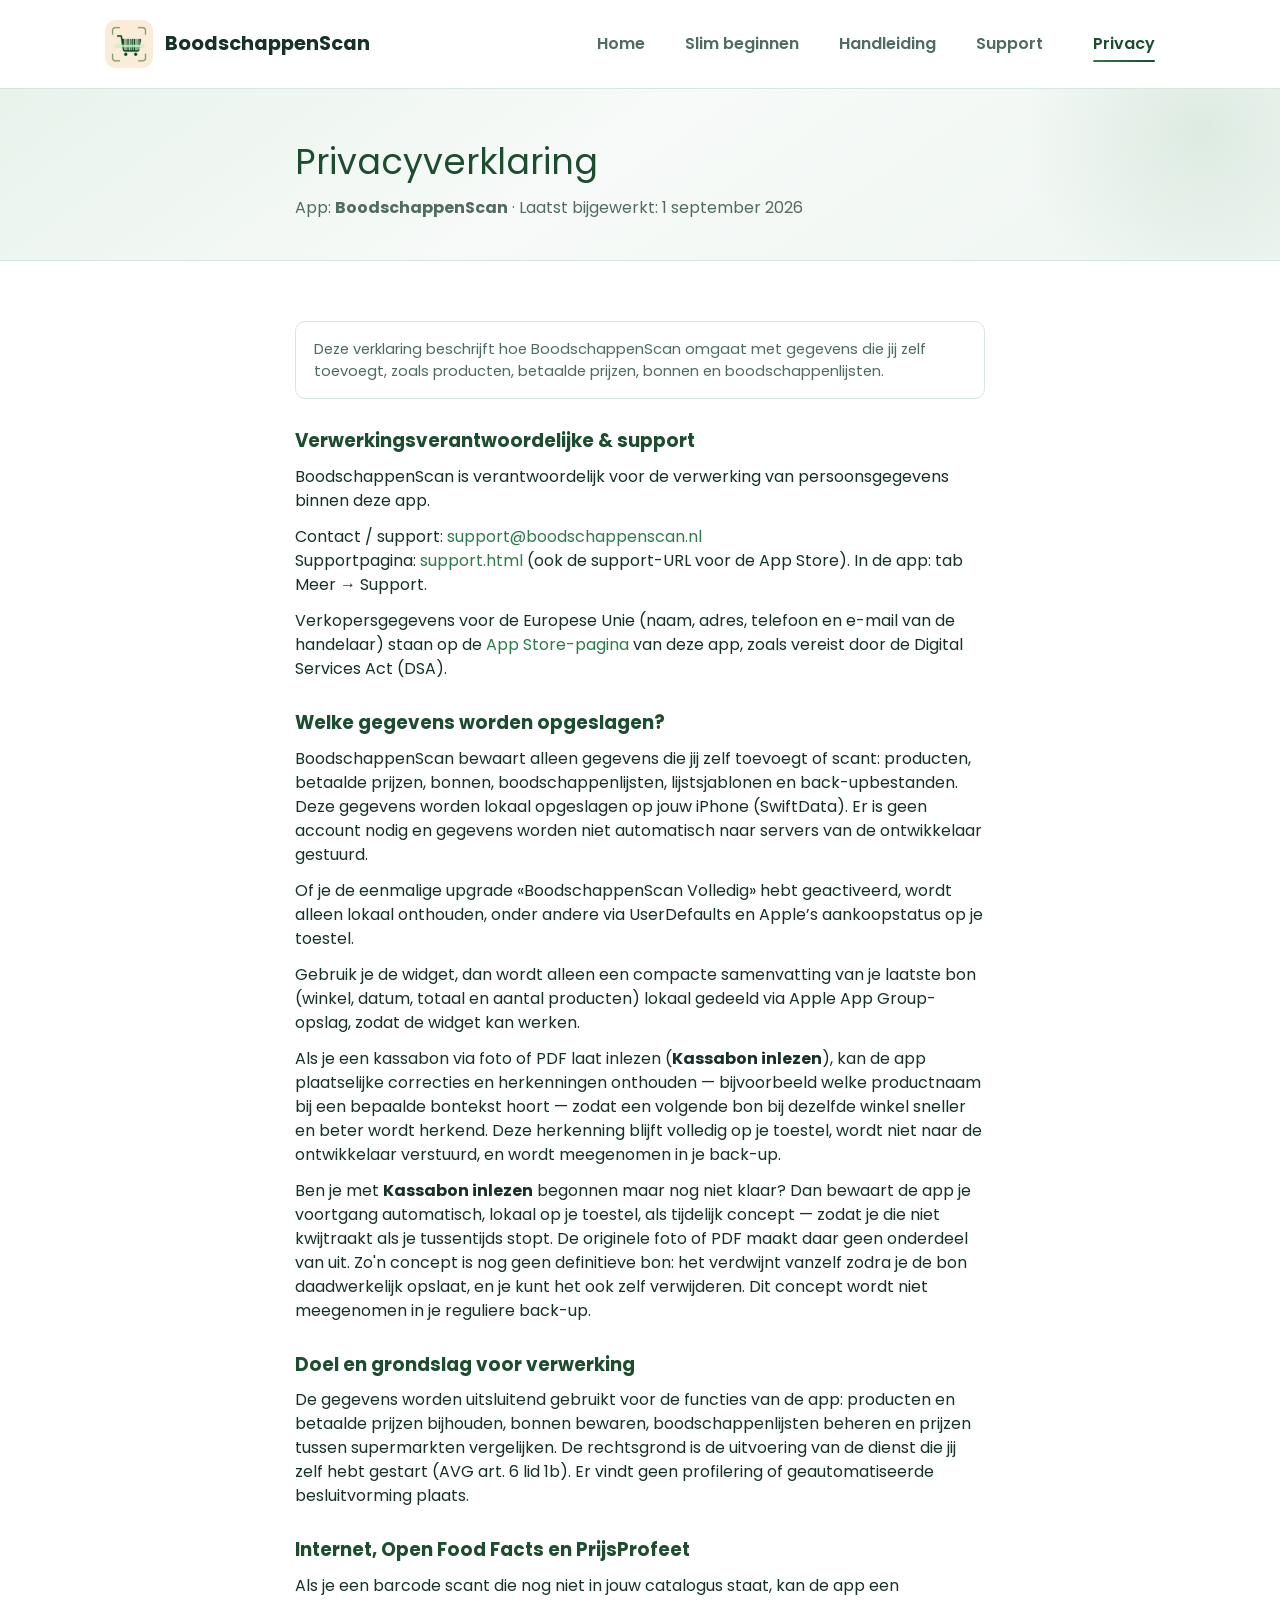
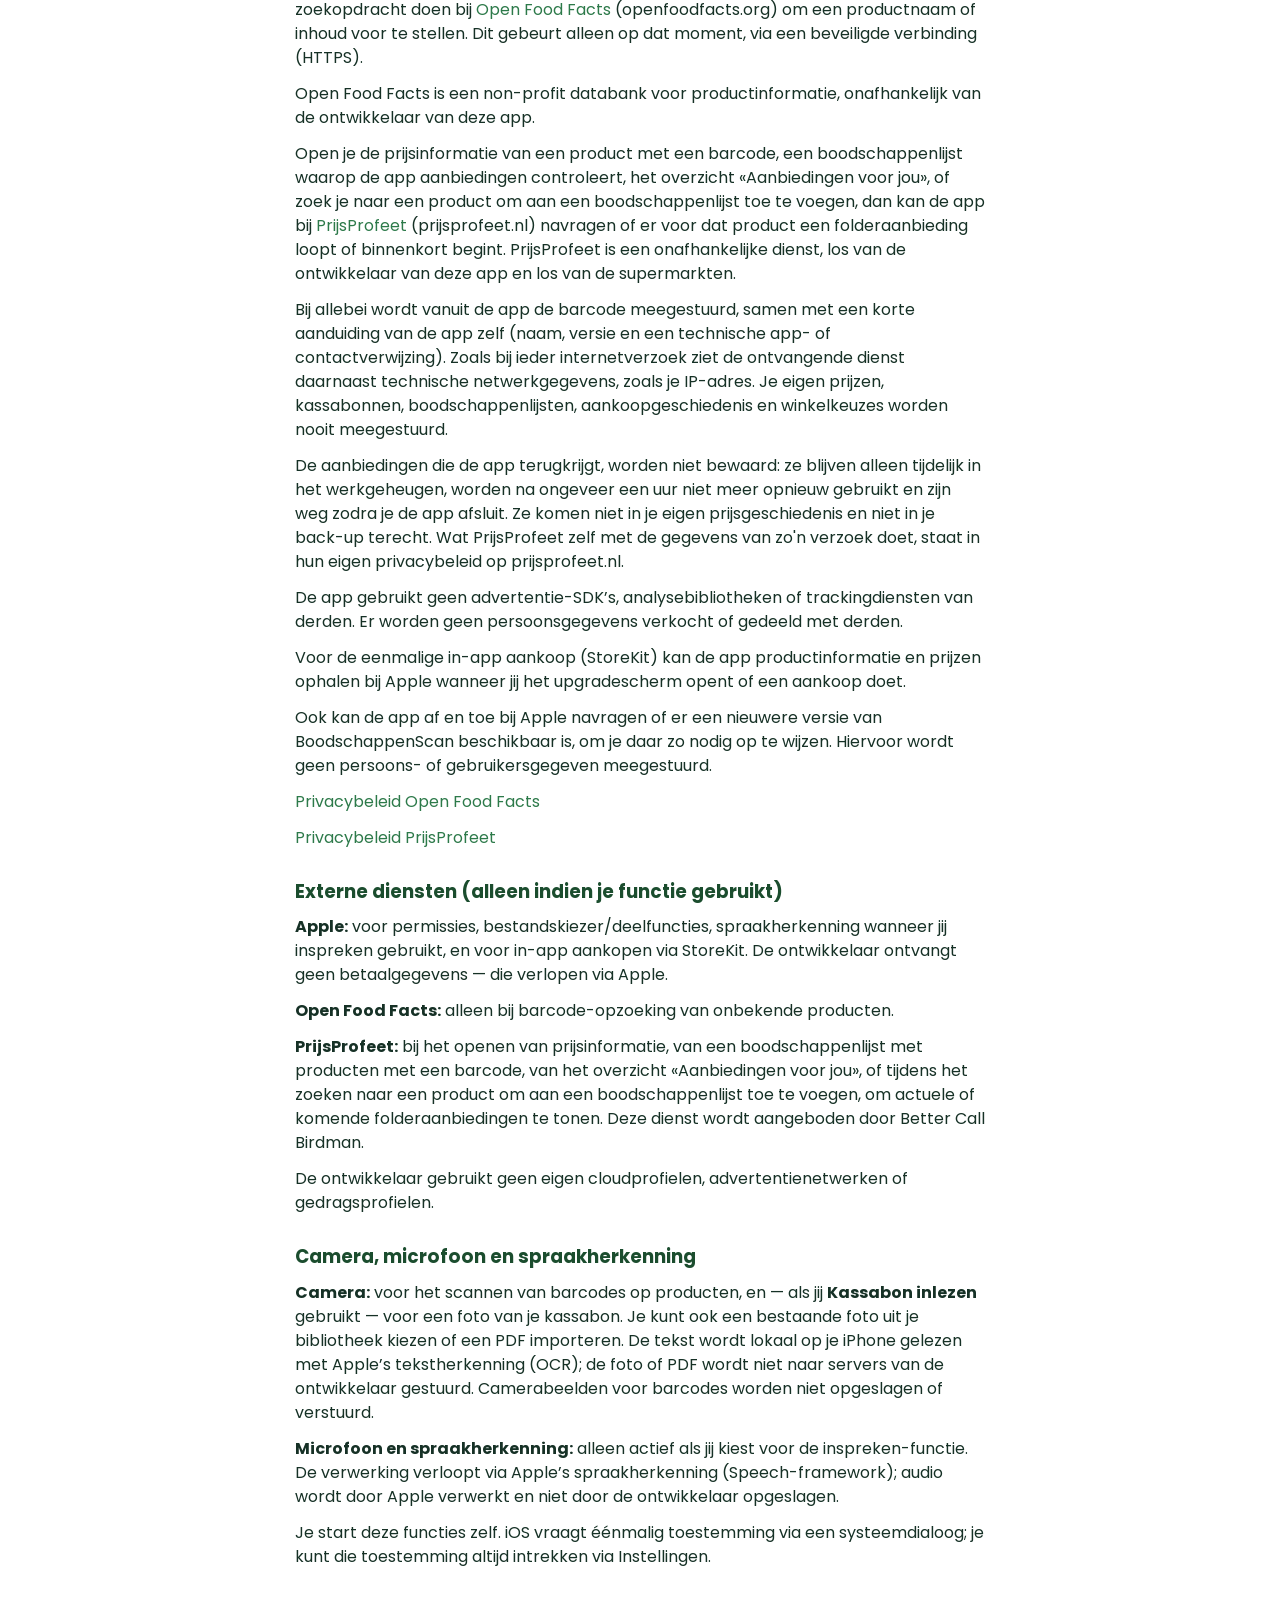
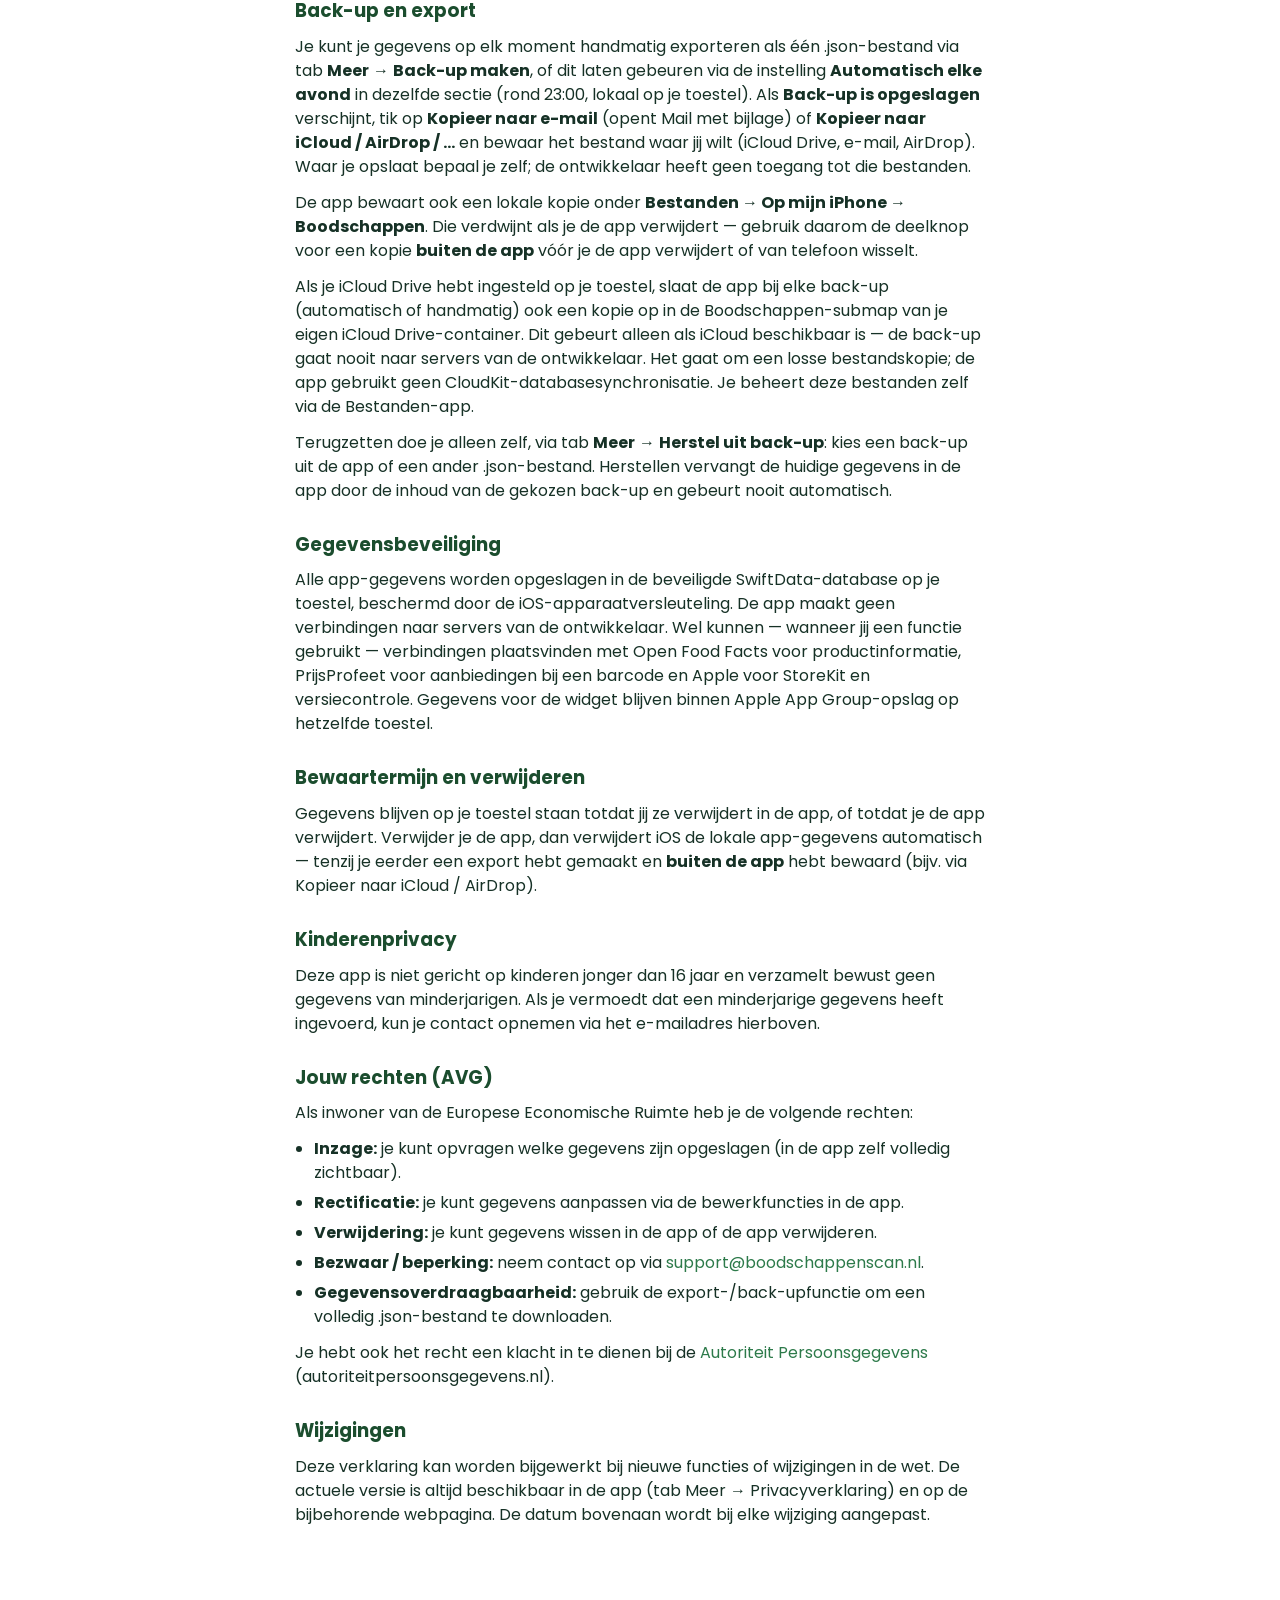
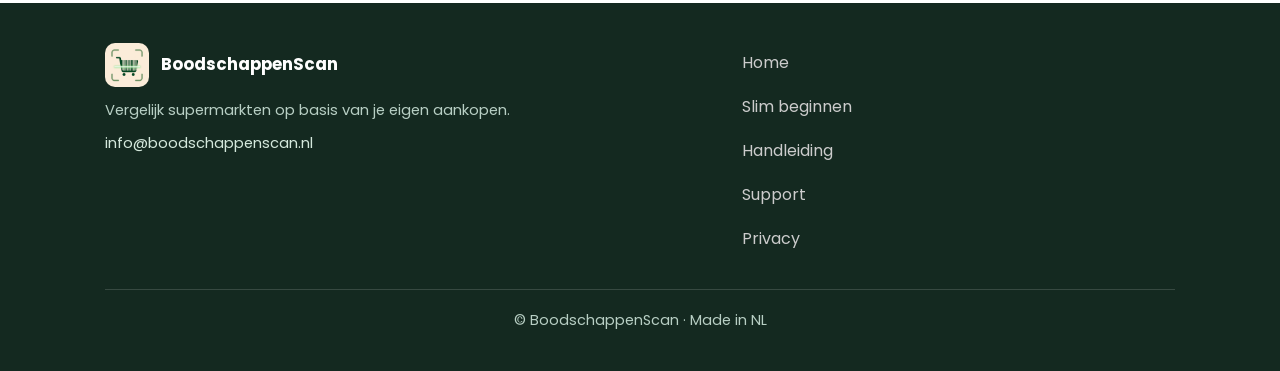
==== commit cf59fc2d: "Add files via upload" ====
--- a/index.html
+++ b/index.html
@@ -75,7 +75,7 @@
 <h2>Internet, Open Food Facts en PrijsProfeet</h2>
 <p>Als je een barcode scant die nog niet in jouw catalogus staat, kan de app een zoekopdracht doen bij <a href="https://openfoodfacts.org" rel="noopener noreferrer">Open Food Facts</a> (openfoodfacts.org) om een productnaam of inhoud voor te stellen. Dit gebeurt alleen op dat moment, via een beveiligde verbinding (HTTPS).</p>
 <p>Open Food Facts is een non-profit databank voor productinformatie, onafhankelijk van de ontwikkelaar van deze app.</p>
-<p>Open je het prijsverloop van een product met een barcode, dan kan de app bij <a href="https://prijsprofeet.nl" rel="noopener noreferrer">PrijsProfeet</a> (prijsprofeet.nl) navragen of er voor dat product een folderaanbieding loopt of binnenkort begint. PrijsProfeet is een onafhankelijke dienst, los van de ontwikkelaar van deze app en los van de supermarkten.</p>
+<p>Open je de prijsinformatie van een product met een barcode, een boodschappenlijst waarop de app aanbiedingen controleert, het overzicht «Aanbiedingen voor jou», of zoek je naar een product om aan een boodschappenlijst toe te voegen, dan kan de app bij <a href="https://prijsprofeet.nl" rel="noopener noreferrer">PrijsProfeet</a> (prijsprofeet.nl) navragen of er voor dat product een folderaanbieding loopt of binnenkort begint. PrijsProfeet is een onafhankelijke dienst, los van de ontwikkelaar van deze app en los van de supermarkten.</p>
 <p>Bij allebei wordt vanuit de app de barcode meegestuurd, samen met een korte aanduiding van de app zelf (naam, versie en een technische app- of contactverwijzing). Zoals bij ieder internetverzoek ziet de ontvangende dienst daarnaast technische netwerkgegevens, zoals je IP-adres. Je eigen prijzen, kassabonnen, boodschappenlijsten, aankoopgeschiedenis en winkelkeuzes worden nooit meegestuurd.</p>
 <p>De aanbiedingen die de app terugkrijgt, worden niet bewaard: ze blijven alleen tijdelijk in het werkgeheugen, worden na ongeveer een uur niet meer opnieuw gebruikt en zijn weg zodra je de app afsluit. Ze komen niet in je eigen prijsgeschiedenis en niet in je back-up terecht. Wat PrijsProfeet zelf met de gegevens van zo'n verzoek doet, staat in hun eigen privacybeleid op prijsprofeet.nl.</p>
 <p>De app gebruikt geen advertentie-SDK’s, analysebibliotheken of trackingdiensten van derden. Er worden geen persoonsgegevens verkocht of gedeeld met derden.</p>
@@ -86,7 +86,7 @@
 <h2>Externe diensten (alleen indien je functie gebruikt)</h2>
 <p><strong>Apple:</strong> voor permissies, bestandskiezer/deelfuncties, spraakherkenning wanneer jij inspreken gebruikt, en voor in-app aankopen via StoreKit. De ontwikkelaar ontvangt geen betaalgegevens — die verlopen via Apple.</p>
 <p><strong>Open Food Facts:</strong> alleen bij barcode-opzoeking van onbekende producten.</p>
-<p><strong>PrijsProfeet:</strong> bij het openen van het prijsverloop van een product met barcode, om actuele of komende folderaanbiedingen te tonen. Deze dienst wordt aangeboden door Better Call Birdman.</p>
+<p><strong>PrijsProfeet:</strong> bij het openen van prijsinformatie, van een boodschappenlijst met producten met een barcode, van het overzicht «Aanbiedingen voor jou», of tijdens het zoeken naar een product om aan een boodschappenlijst toe te voegen, om actuele of komende folderaanbiedingen te tonen. Deze dienst wordt aangeboden door Better Call Birdman.</p>
 <p>De ontwikkelaar gebruikt geen eigen cloudprofielen, advertentienetwerken of gedragsprofielen.</p>
 <h2>Camera, microfoon en spraakherkenning</h2>
 <p><strong>Camera:</strong> voor het scannen van barcodes op producten, en — als jij <strong>Kassabon inlezen</strong> gebruikt — voor een foto van je kassabon. Je kunt ook een bestaande foto uit je bibliotheek kiezen of een PDF importeren. De tekst wordt lokaal op je iPhone gelezen met Apple’s tekstherkenning (OCR); de foto of PDF wordt niet naar servers van de ontwikkelaar gestuurd. Camerabeelden voor barcodes worden niet opgeslagen of verstuurd.</p>
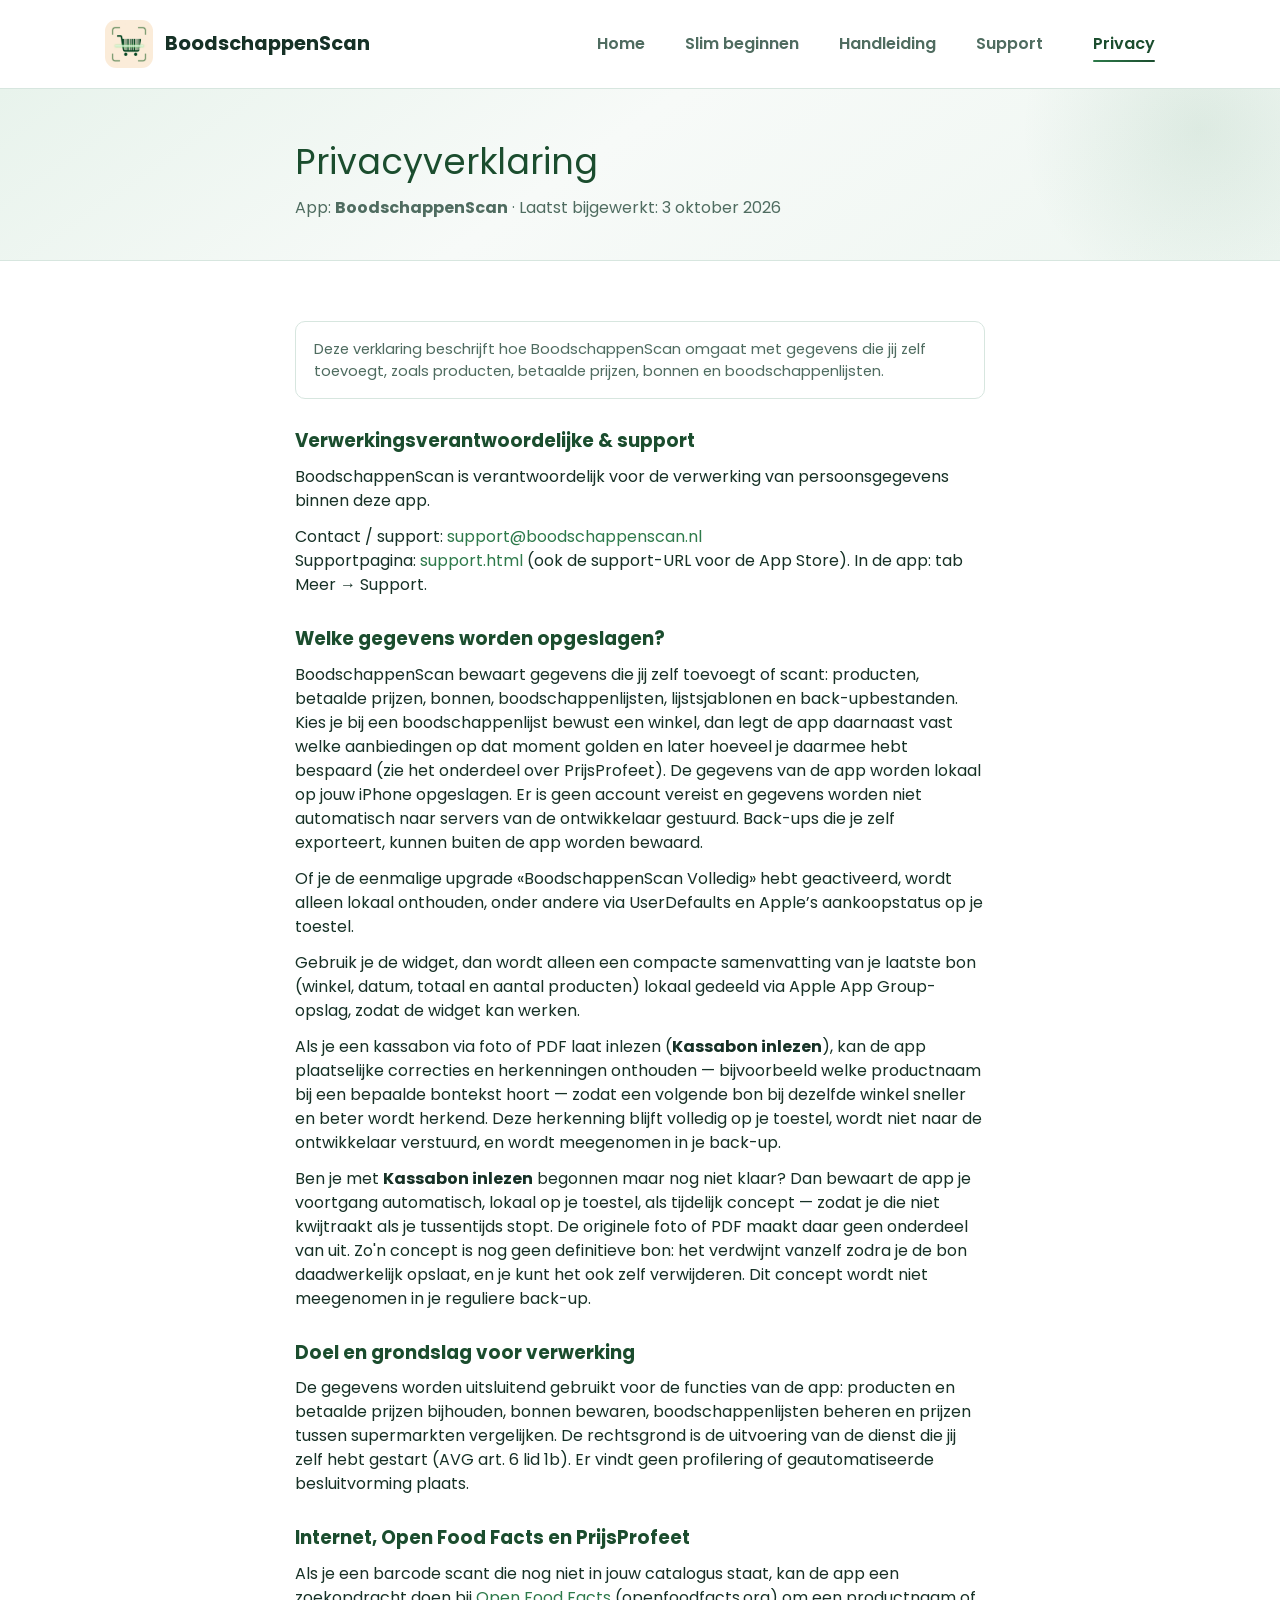
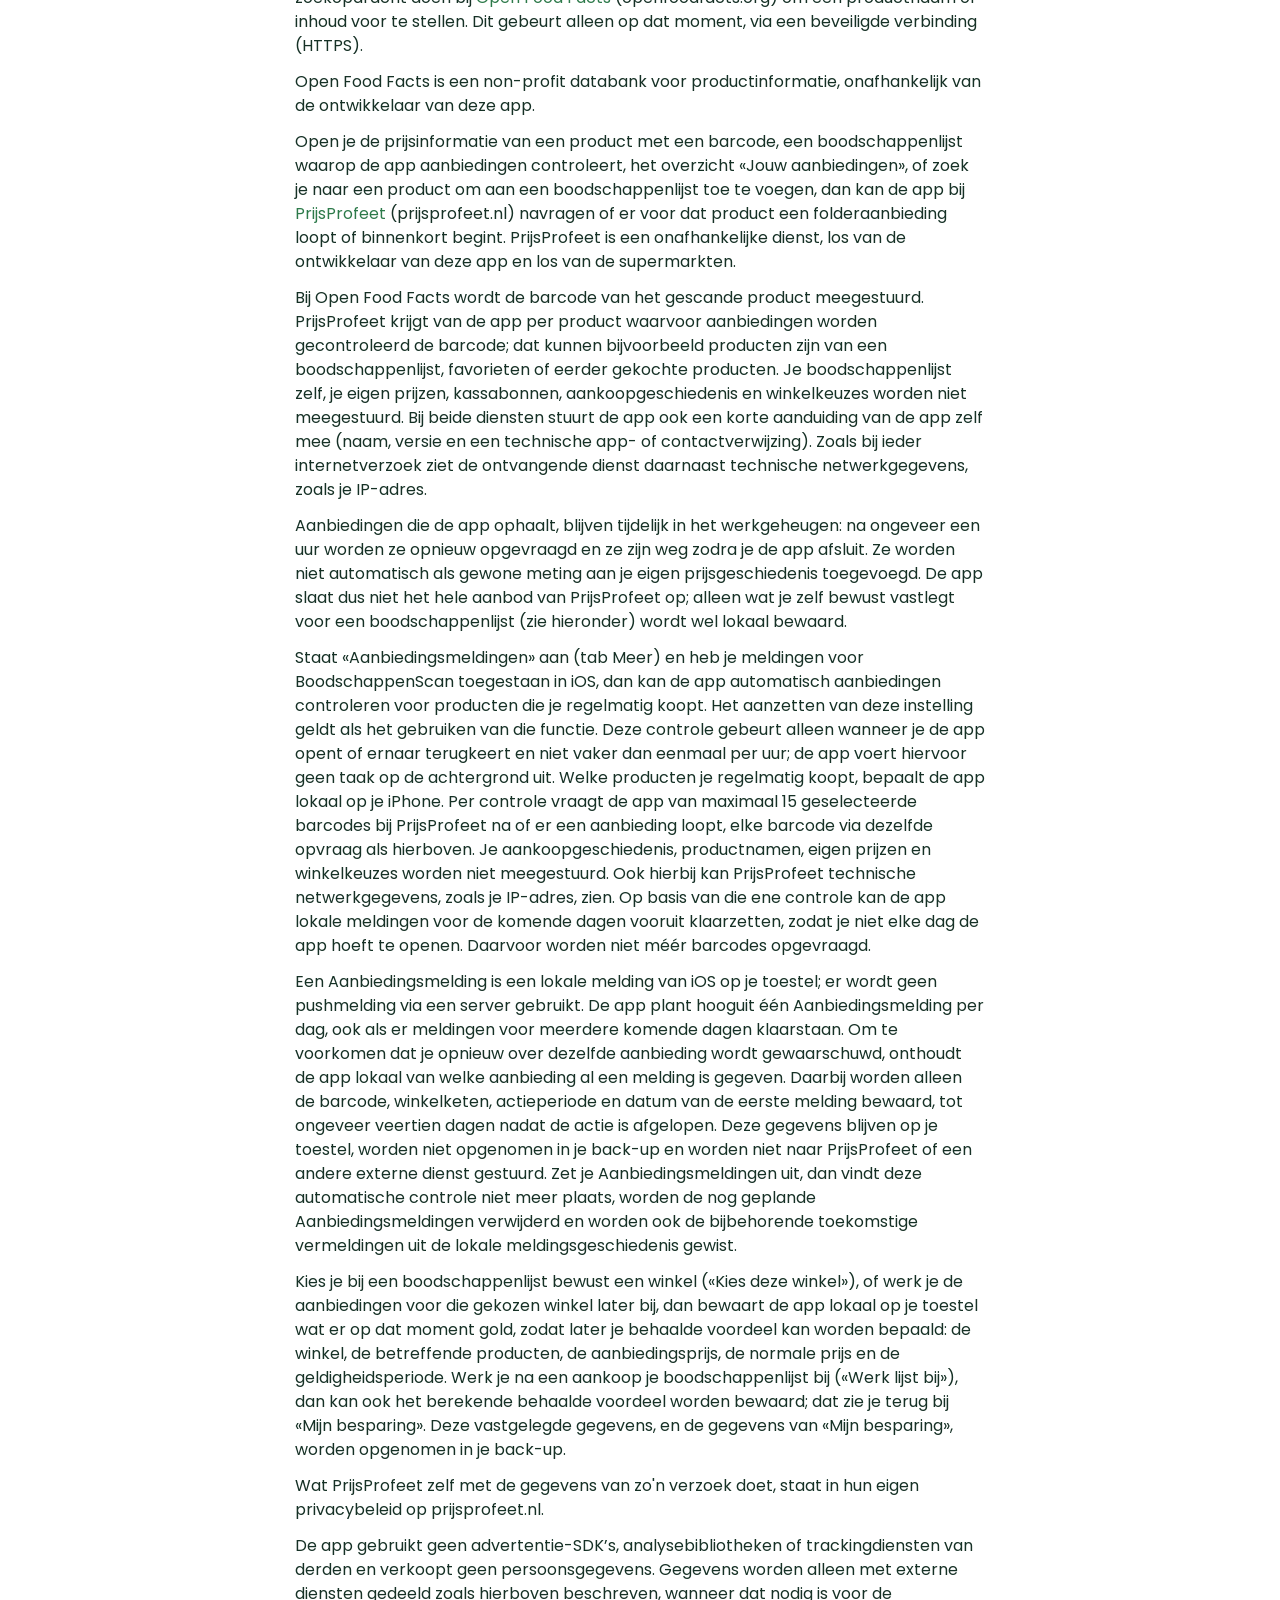
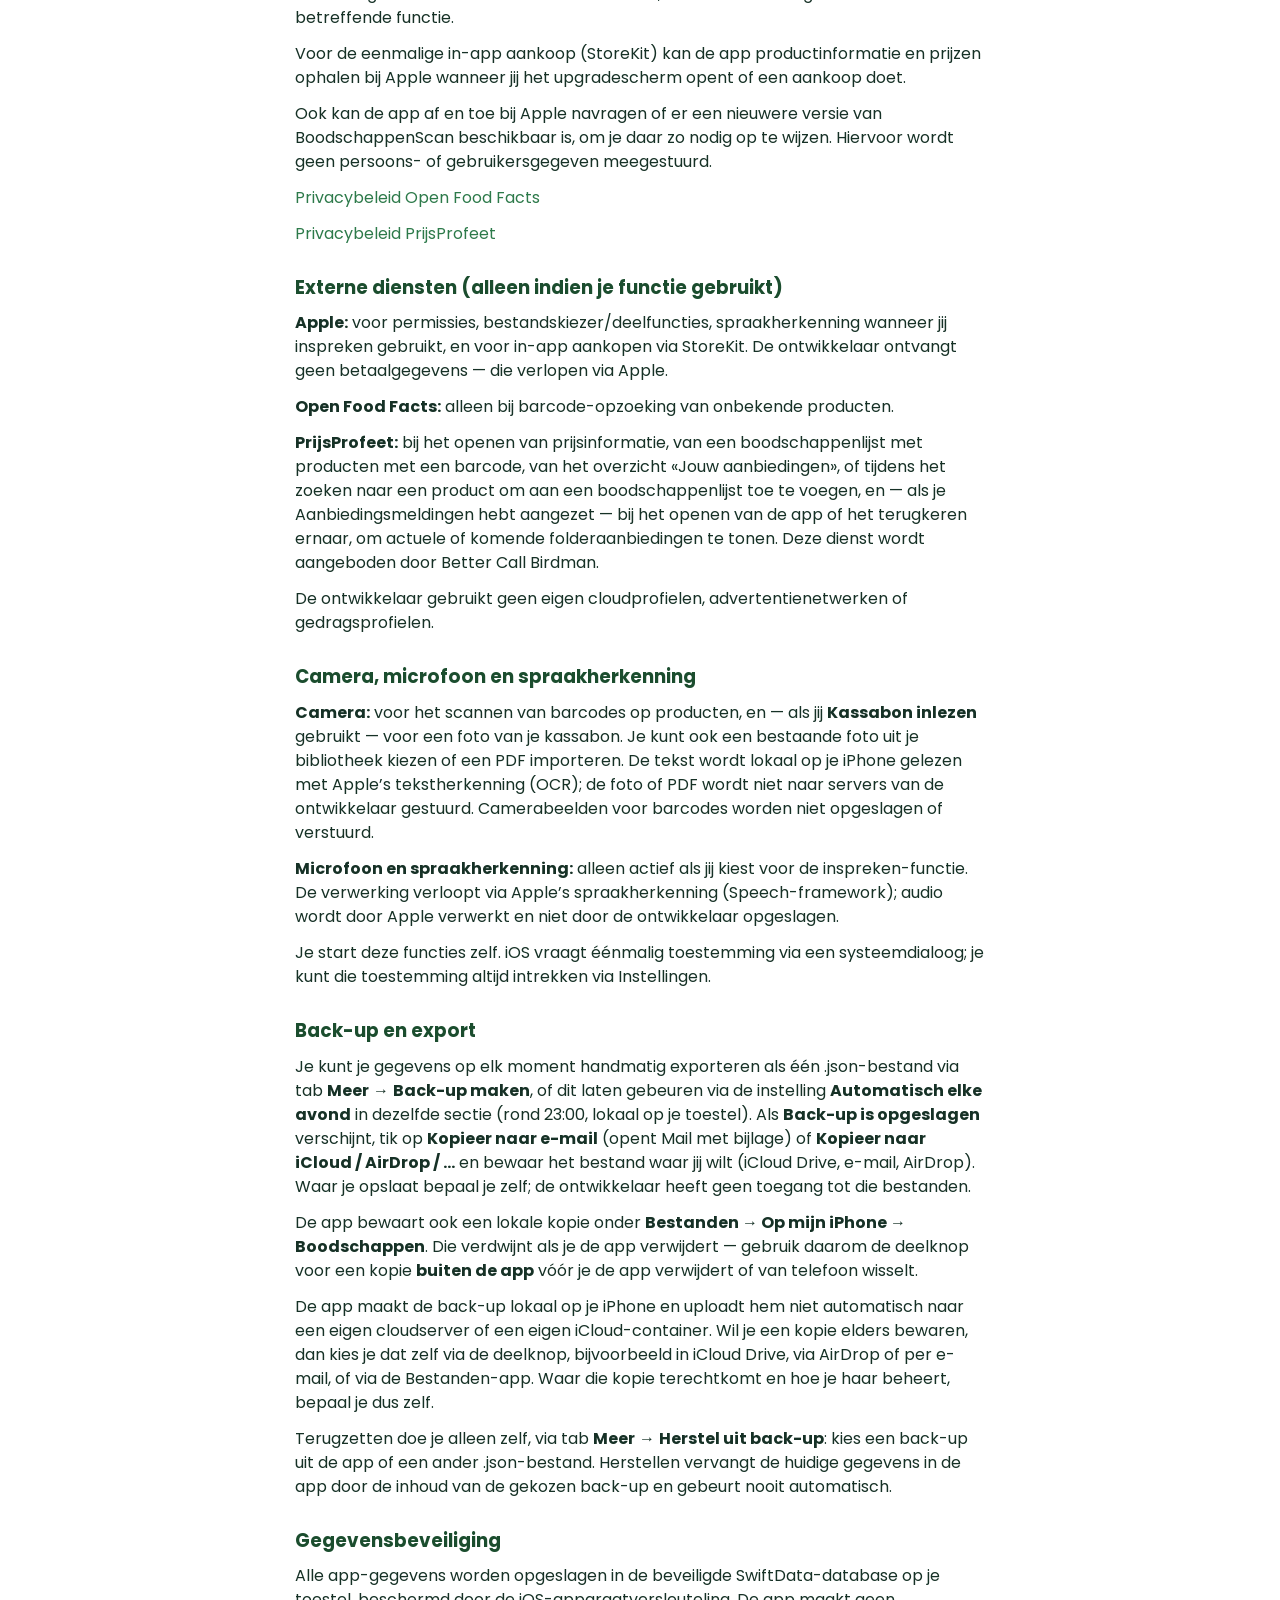
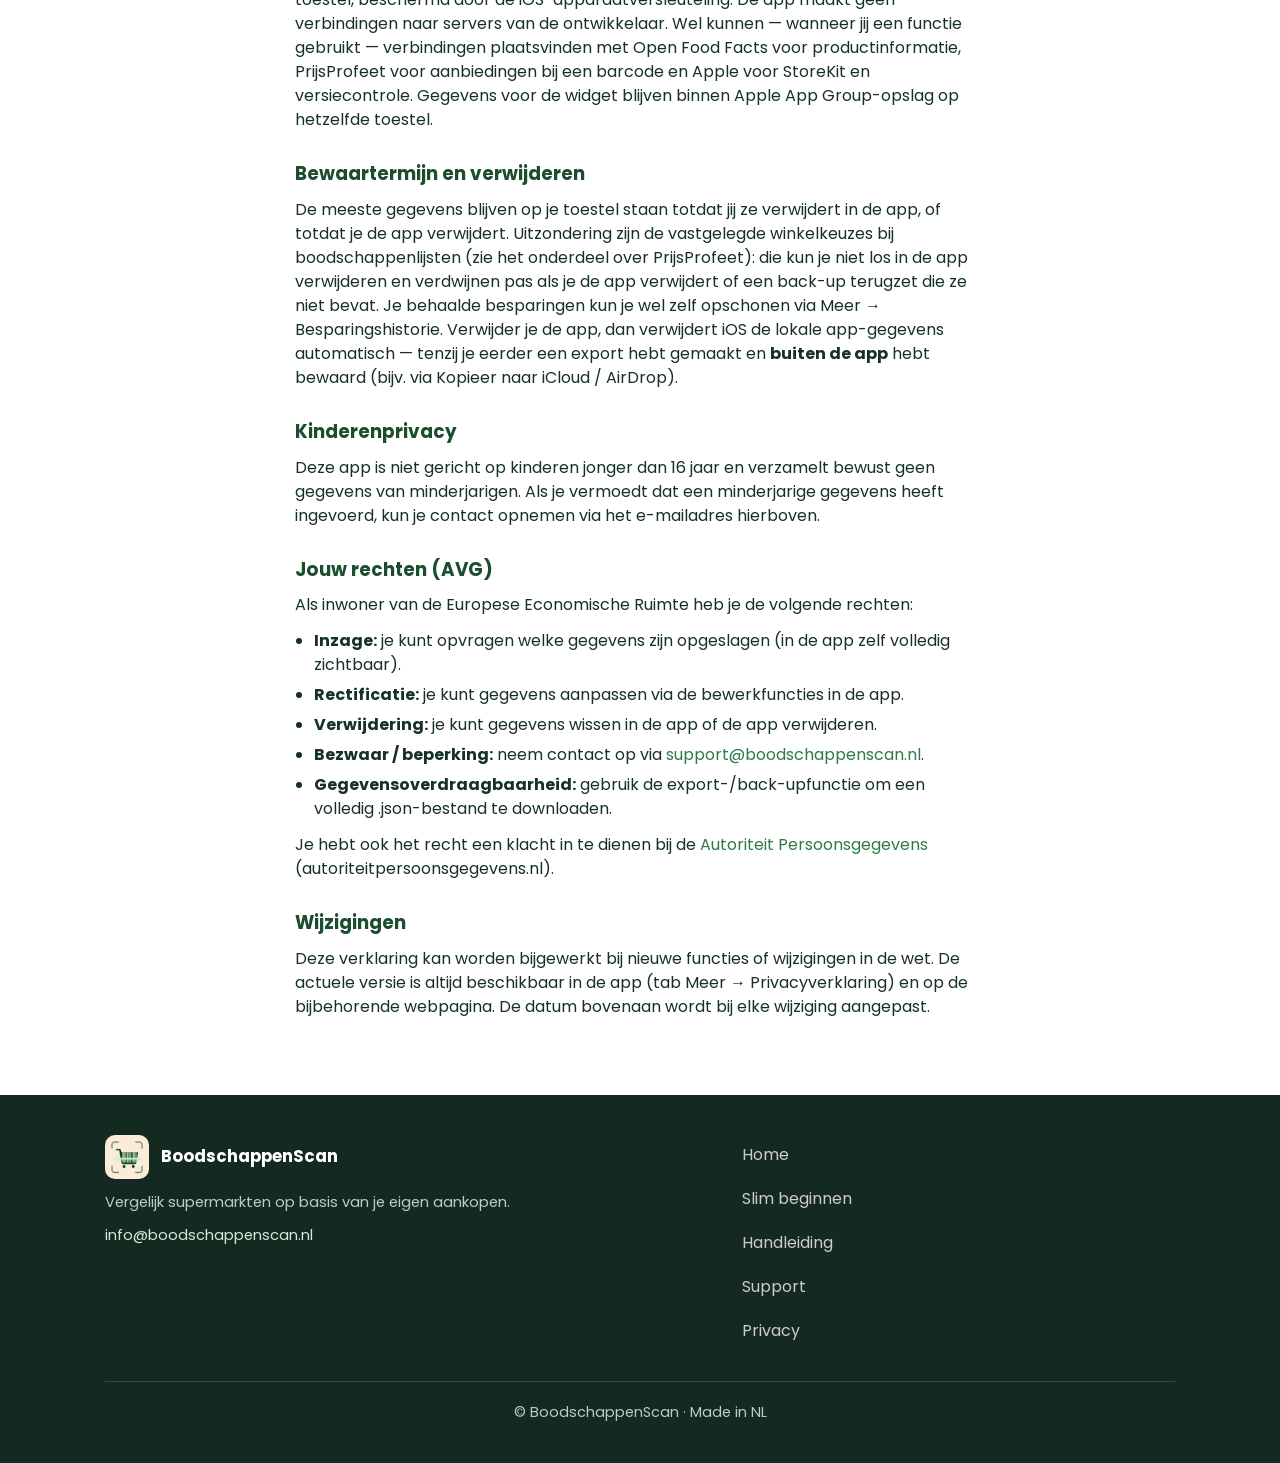
==== commit c0d56da3: "Add files via upload" ====
--- a/index.html
+++ b/index.html
@@ -53,7 +53,7 @@
 <section class="page-hero">
 <div class="container-md">
 <h1 class="text-xl" style="margin:0;">Privacyverklaring</h1>
-<p class="meta">App: <strong>BoodschappenScan</strong> · Laatst bijgewerkt: 1 september 2026</p>
+<p class="meta">App: <strong>BoodschappenScan</strong> · Laatst bijgewerkt: 3 oktober 2026</p>
 </div>
 </section>
 <div class="content-page">
@@ -63,9 +63,8 @@
 <p>BoodschappenScan is verantwoordelijk voor de verwerking van persoonsgegevens binnen deze app.</p>
 <p>Contact / support: <a href="mailto:support@boodschappenscan.nl">support@boodschappenscan.nl</a><br/>
       Supportpagina: <a href="support.html">support.html</a> (ook de support-URL voor de App Store). In de app: tab Meer → Support.</p>
-<p>Verkopersgegevens voor de Europese Unie (naam, adres, telefoon en e-mail van de handelaar) staan op de <a href="https://apps.apple.com/nl/app/boodschappenscan/id6769793231" rel="noopener noreferrer">App Store-pagina</a> van deze app, zoals vereist door de Digital Services Act (DSA).</p>
 <h2>Welke gegevens worden opgeslagen?</h2>
-<p>BoodschappenScan bewaart alleen gegevens die jij zelf toevoegt of scant: producten, betaalde prijzen, bonnen, boodschappenlijsten, lijstsjablonen en back-upbestanden. Deze gegevens worden lokaal opgeslagen op jouw iPhone (SwiftData). Er is geen account nodig en gegevens worden niet automatisch naar servers van de ontwikkelaar gestuurd.</p>
+<p>BoodschappenScan bewaart gegevens die jij zelf toevoegt of scant: producten, betaalde prijzen, bonnen, boodschappenlijsten, lijstsjablonen en back-upbestanden. Kies je bij een boodschappenlijst bewust een winkel, dan legt de app daarnaast vast welke aanbiedingen op dat moment golden en later hoeveel je daarmee hebt bespaard (zie het onderdeel over PrijsProfeet). De gegevens van de app worden lokaal op jouw iPhone opgeslagen. Er is geen account vereist en gegevens worden niet automatisch naar servers van de ontwikkelaar gestuurd. Back-ups die je zelf exporteert, kunnen buiten de app worden bewaard.</p>
 <p>Of je de eenmalige upgrade «BoodschappenScan Volledig» hebt geactiveerd, wordt alleen lokaal onthouden, onder andere via UserDefaults en Apple’s aankoopstatus op je toestel.</p>
 <p>Gebruik je de widget, dan wordt alleen een compacte samenvatting van je laatste bon (winkel, datum, totaal en aantal producten) lokaal gedeeld via Apple App Group-opslag, zodat de widget kan werken.</p>
 <p>Als je een kassabon via foto of PDF laat inlezen (<strong>Kassabon inlezen</strong>), kan de app plaatselijke correcties en herkenningen onthouden — bijvoorbeeld welke productnaam bij een bepaalde bontekst hoort — zodat een volgende bon bij dezelfde winkel sneller en beter wordt herkend. Deze herkenning blijft volledig op je toestel, wordt niet naar de ontwikkelaar verstuurd, en wordt meegenomen in je back-up.</p>
@@ -75,10 +74,14 @@
 <h2>Internet, Open Food Facts en PrijsProfeet</h2>
 <p>Als je een barcode scant die nog niet in jouw catalogus staat, kan de app een zoekopdracht doen bij <a href="https://openfoodfacts.org" rel="noopener noreferrer">Open Food Facts</a> (openfoodfacts.org) om een productnaam of inhoud voor te stellen. Dit gebeurt alleen op dat moment, via een beveiligde verbinding (HTTPS).</p>
 <p>Open Food Facts is een non-profit databank voor productinformatie, onafhankelijk van de ontwikkelaar van deze app.</p>
-<p>Open je de prijsinformatie van een product met een barcode, een boodschappenlijst waarop de app aanbiedingen controleert, het overzicht «Aanbiedingen voor jou», of zoek je naar een product om aan een boodschappenlijst toe te voegen, dan kan de app bij <a href="https://prijsprofeet.nl" rel="noopener noreferrer">PrijsProfeet</a> (prijsprofeet.nl) navragen of er voor dat product een folderaanbieding loopt of binnenkort begint. PrijsProfeet is een onafhankelijke dienst, los van de ontwikkelaar van deze app en los van de supermarkten.</p>
-<p>Bij allebei wordt vanuit de app de barcode meegestuurd, samen met een korte aanduiding van de app zelf (naam, versie en een technische app- of contactverwijzing). Zoals bij ieder internetverzoek ziet de ontvangende dienst daarnaast technische netwerkgegevens, zoals je IP-adres. Je eigen prijzen, kassabonnen, boodschappenlijsten, aankoopgeschiedenis en winkelkeuzes worden nooit meegestuurd.</p>
-<p>De aanbiedingen die de app terugkrijgt, worden niet bewaard: ze blijven alleen tijdelijk in het werkgeheugen, worden na ongeveer een uur niet meer opnieuw gebruikt en zijn weg zodra je de app afsluit. Ze komen niet in je eigen prijsgeschiedenis en niet in je back-up terecht. Wat PrijsProfeet zelf met de gegevens van zo'n verzoek doet, staat in hun eigen privacybeleid op prijsprofeet.nl.</p>
-<p>De app gebruikt geen advertentie-SDK’s, analysebibliotheken of trackingdiensten van derden. Er worden geen persoonsgegevens verkocht of gedeeld met derden.</p>
+<p>Open je de prijsinformatie van een product met een barcode, een boodschappenlijst waarop de app aanbiedingen controleert, het overzicht «Jouw aanbiedingen», of zoek je naar een product om aan een boodschappenlijst toe te voegen, dan kan de app bij <a href="https://prijsprofeet.nl" rel="noopener noreferrer">PrijsProfeet</a> (prijsprofeet.nl) navragen of er voor dat product een folderaanbieding loopt of binnenkort begint. PrijsProfeet is een onafhankelijke dienst, los van de ontwikkelaar van deze app en los van de supermarkten.</p>
+<p>Bij Open Food Facts wordt de barcode van het gescande product meegestuurd. PrijsProfeet krijgt van de app per product waarvoor aanbiedingen worden gecontroleerd de barcode; dat kunnen bijvoorbeeld producten zijn van een boodschappenlijst, favorieten of eerder gekochte producten. Je boodschappenlijst zelf, je eigen prijzen, kassabonnen, aankoopgeschiedenis en winkelkeuzes worden niet meegestuurd. Bij beide diensten stuurt de app ook een korte aanduiding van de app zelf mee (naam, versie en een technische app- of contactverwijzing). Zoals bij ieder internetverzoek ziet de ontvangende dienst daarnaast technische netwerkgegevens, zoals je IP-adres.</p>
+<p>Aanbiedingen die de app ophaalt, blijven tijdelijk in het werkgeheugen: na ongeveer een uur worden ze opnieuw opgevraagd en ze zijn weg zodra je de app afsluit. Ze worden niet automatisch als gewone meting aan je eigen prijsgeschiedenis toegevoegd. De app slaat dus niet het hele aanbod van PrijsProfeet op; alleen wat je zelf bewust vastlegt voor een boodschappenlijst (zie hieronder) wordt wel lokaal bewaard.</p>
+<p>Staat «Aanbiedingsmeldingen» aan (tab Meer) en heb je meldingen voor BoodschappenScan toegestaan in iOS, dan kan de app automatisch aanbiedingen controleren voor producten die je regelmatig koopt. Het aanzetten van deze instelling geldt als het gebruiken van die functie. Deze controle gebeurt alleen wanneer je de app opent of ernaar terugkeert en niet vaker dan eenmaal per uur; de app voert hiervoor geen taak op de achtergrond uit. Welke producten je regelmatig koopt, bepaalt de app lokaal op je iPhone. Per controle vraagt de app van maximaal 15 geselecteerde barcodes bij PrijsProfeet na of er een aanbieding loopt, elke barcode via dezelfde opvraag als hierboven. Je aankoopgeschiedenis, productnamen, eigen prijzen en winkelkeuzes worden niet meegestuurd. Ook hierbij kan PrijsProfeet technische netwerkgegevens, zoals je IP-adres, zien. Op basis van die ene controle kan de app lokale meldingen voor de komende dagen vooruit klaarzetten, zodat je niet elke dag de app hoeft te openen. Daarvoor worden niet méér barcodes opgevraagd.</p>
+<p>Een Aanbiedingsmelding is een lokale melding van iOS op je toestel; er wordt geen pushmelding via een server gebruikt. De app plant hooguit één Aanbiedingsmelding per dag, ook als er meldingen voor meerdere komende dagen klaarstaan. Om te voorkomen dat je opnieuw over dezelfde aanbieding wordt gewaarschuwd, onthoudt de app lokaal van welke aanbieding al een melding is gegeven. Daarbij worden alleen de barcode, winkelketen, actieperiode en datum van de eerste melding bewaard, tot ongeveer veertien dagen nadat de actie is afgelopen. Deze gegevens blijven op je toestel, worden niet opgenomen in je back-up en worden niet naar PrijsProfeet of een andere externe dienst gestuurd. Zet je Aanbiedingsmeldingen uit, dan vindt deze automatische controle niet meer plaats, worden de nog geplande Aanbiedingsmeldingen verwijderd en worden ook de bijbehorende toekomstige vermeldingen uit de lokale meldingsgeschiedenis gewist.</p>
+<p>Kies je bij een boodschappenlijst bewust een winkel («Kies deze winkel»), of werk je de aanbiedingen voor die gekozen winkel later bij, dan bewaart de app lokaal op je toestel wat er op dat moment gold, zodat later je behaalde voordeel kan worden bepaald: de winkel, de betreffende producten, de aanbiedingsprijs, de normale prijs en de geldigheidsperiode. Werk je na een aankoop je boodschappenlijst bij («Werk lijst bij»), dan kan ook het berekende behaalde voordeel worden bewaard; dat zie je terug bij «Mijn besparing». Deze vastgelegde gegevens, en de gegevens van «Mijn besparing», worden opgenomen in je back-up.</p>
+<p>Wat PrijsProfeet zelf met de gegevens van zo'n verzoek doet, staat in hun eigen privacybeleid op prijsprofeet.nl.</p>
+<p>De app gebruikt geen advertentie-SDK’s, analysebibliotheken of trackingdiensten van derden en verkoopt geen persoonsgegevens. Gegevens worden alleen met externe diensten gedeeld zoals hierboven beschreven, wanneer dat nodig is voor de betreffende functie.</p>
 <p>Voor de eenmalige in-app aankoop (StoreKit) kan de app productinformatie en prijzen ophalen bij Apple wanneer jij het upgradescherm opent of een aankoop doet.</p>
 <p>Ook kan de app af en toe bij Apple navragen of er een nieuwere versie van BoodschappenScan beschikbaar is, om je daar zo nodig op te wijzen. Hiervoor wordt geen persoons- of gebruikersgegeven meegestuurd.</p>
 <p><a href="https://world.openfoodfacts.org/privacy" rel="noopener noreferrer">Privacybeleid Open Food Facts</a></p>
@@ -86,7 +89,7 @@
 <h2>Externe diensten (alleen indien je functie gebruikt)</h2>
 <p><strong>Apple:</strong> voor permissies, bestandskiezer/deelfuncties, spraakherkenning wanneer jij inspreken gebruikt, en voor in-app aankopen via StoreKit. De ontwikkelaar ontvangt geen betaalgegevens — die verlopen via Apple.</p>
 <p><strong>Open Food Facts:</strong> alleen bij barcode-opzoeking van onbekende producten.</p>
-<p><strong>PrijsProfeet:</strong> bij het openen van prijsinformatie, van een boodschappenlijst met producten met een barcode, van het overzicht «Aanbiedingen voor jou», of tijdens het zoeken naar een product om aan een boodschappenlijst toe te voegen, om actuele of komende folderaanbiedingen te tonen. Deze dienst wordt aangeboden door Better Call Birdman.</p>
+<p><strong>PrijsProfeet:</strong> bij het openen van prijsinformatie, van een boodschappenlijst met producten met een barcode, van het overzicht «Jouw aanbiedingen», of tijdens het zoeken naar een product om aan een boodschappenlijst toe te voegen, en — als je Aanbiedingsmeldingen hebt aangezet — bij het openen van de app of het terugkeren ernaar, om actuele of komende folderaanbiedingen te tonen. Deze dienst wordt aangeboden door Better Call Birdman.</p>
 <p>De ontwikkelaar gebruikt geen eigen cloudprofielen, advertentienetwerken of gedragsprofielen.</p>
 <h2>Camera, microfoon en spraakherkenning</h2>
 <p><strong>Camera:</strong> voor het scannen van barcodes op producten, en — als jij <strong>Kassabon inlezen</strong> gebruikt — voor een foto van je kassabon. Je kunt ook een bestaande foto uit je bibliotheek kiezen of een PDF importeren. De tekst wordt lokaal op je iPhone gelezen met Apple’s tekstherkenning (OCR); de foto of PDF wordt niet naar servers van de ontwikkelaar gestuurd. Camerabeelden voor barcodes worden niet opgeslagen of verstuurd.</p>
@@ -95,12 +98,12 @@
 <h2>Back-up en export</h2>
 <p>Je kunt je gegevens op elk moment handmatig exporteren als één .json-bestand via tab <strong>Meer</strong> → <strong>Back-up maken</strong>, of dit laten gebeuren via de instelling <strong>Automatisch elke avond</strong> in dezelfde sectie (rond 23:00, lokaal op je toestel). Als <strong>Back-up is opgeslagen</strong> verschijnt, tik op <strong>Kopieer naar e-mail</strong> (opent Mail met bijlage) of <strong>Kopieer naar iCloud / AirDrop / …</strong> en bewaar het bestand waar jij wilt (iCloud Drive, e-mail, AirDrop). Waar je opslaat bepaal je zelf; de ontwikkelaar heeft geen toegang tot die bestanden.</p>
 <p>De app bewaart ook een lokale kopie onder <strong>Bestanden → Op mijn iPhone → Boodschappen</strong>. Die verdwijnt als je de app verwijdert — gebruik daarom de deelknop voor een kopie <strong>buiten de app</strong> vóór je de app verwijdert of van telefoon wisselt.</p>
-<p>Als je iCloud Drive hebt ingesteld op je toestel, slaat de app bij elke back-up (automatisch of handmatig) ook een kopie op in de Boodschappen-submap van je eigen iCloud Drive-container. Dit gebeurt alleen als iCloud beschikbaar is — de back-up gaat nooit naar servers van de ontwikkelaar. Het gaat om een losse bestandskopie; de app gebruikt geen CloudKit-databasesynchronisatie. Je beheert deze bestanden zelf via de Bestanden-app.</p>
+<p>De app maakt de back-up lokaal op je iPhone en uploadt hem niet automatisch naar een eigen cloudserver of een eigen iCloud-container. Wil je een kopie elders bewaren, dan kies je dat zelf via de deelknop, bijvoorbeeld in iCloud Drive, via AirDrop of per e-mail, of via de Bestanden-app. Waar die kopie terechtkomt en hoe je haar beheert, bepaal je dus zelf.</p>
 <p>Terugzetten doe je alleen zelf, via tab <strong>Meer</strong> → <strong>Herstel uit back-up</strong>: kies een back-up uit de app of een ander .json-bestand. Herstellen vervangt de huidige gegevens in de app door de inhoud van de gekozen back-up en gebeurt nooit automatisch.</p>
 <h2>Gegevensbeveiliging</h2>
 <p>Alle app-gegevens worden opgeslagen in de beveiligde SwiftData-database op je toestel, beschermd door de iOS-apparaatversleuteling. De app maakt geen verbindingen naar servers van de ontwikkelaar. Wel kunnen — wanneer jij een functie gebruikt — verbindingen plaatsvinden met Open Food Facts voor productinformatie, PrijsProfeet voor aanbiedingen bij een barcode en Apple voor StoreKit en versiecontrole. Gegevens voor de widget blijven binnen Apple App Group-opslag op hetzelfde toestel.</p>
 <h2>Bewaartermijn en verwijderen</h2>
-<p>Gegevens blijven op je toestel staan totdat jij ze verwijdert in de app, of totdat je de app verwijdert. Verwijder je de app, dan verwijdert iOS de lokale app-gegevens automatisch — tenzij je eerder een export hebt gemaakt en <strong>buiten de app</strong> hebt bewaard (bijv. via Kopieer naar iCloud / AirDrop).</p>
+<p>De meeste gegevens blijven op je toestel staan totdat jij ze verwijdert in de app, of totdat je de app verwijdert. Uitzondering zijn de vastgelegde winkelkeuzes bij boodschappenlijsten (zie het onderdeel over PrijsProfeet): die kun je niet los in de app verwijderen en verdwijnen pas als je de app verwijdert of een back-up terugzet die ze niet bevat. Je behaalde besparingen kun je wel zelf opschonen via Meer → Besparingshistorie. Verwijder je de app, dan verwijdert iOS de lokale app-gegevens automatisch — tenzij je eerder een export hebt gemaakt en <strong>buiten de app</strong> hebt bewaard (bijv. via Kopieer naar iCloud / AirDrop).</p>
 <h2>Kinderenprivacy</h2>
 <p>Deze app is niet gericht op kinderen jonger dan 16 jaar en verzamelt bewust geen gegevens van minderjarigen. Als je vermoedt dat een minderjarige gegevens heeft ingevoerd, kun je contact opnemen via het e-mailadres hierboven.</p>
 <h2>Jouw rechten (AVG)</h2>
